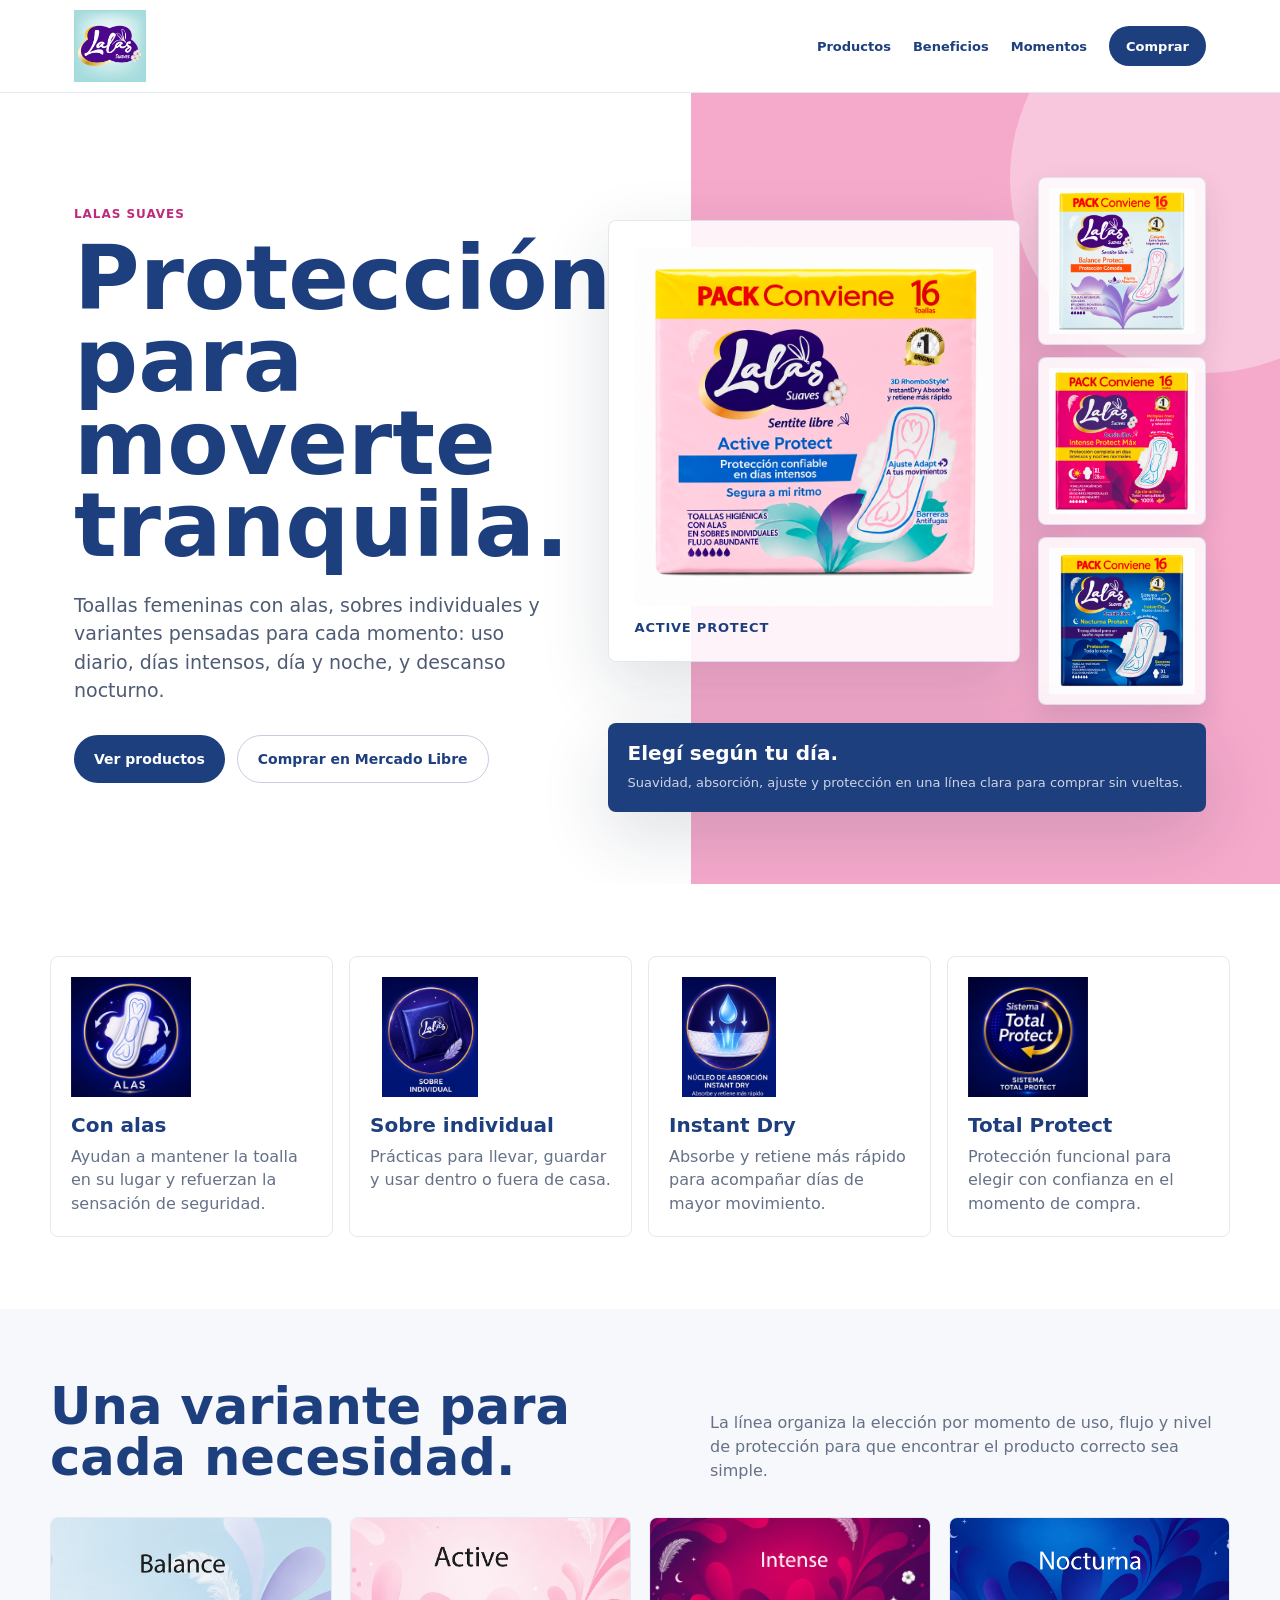
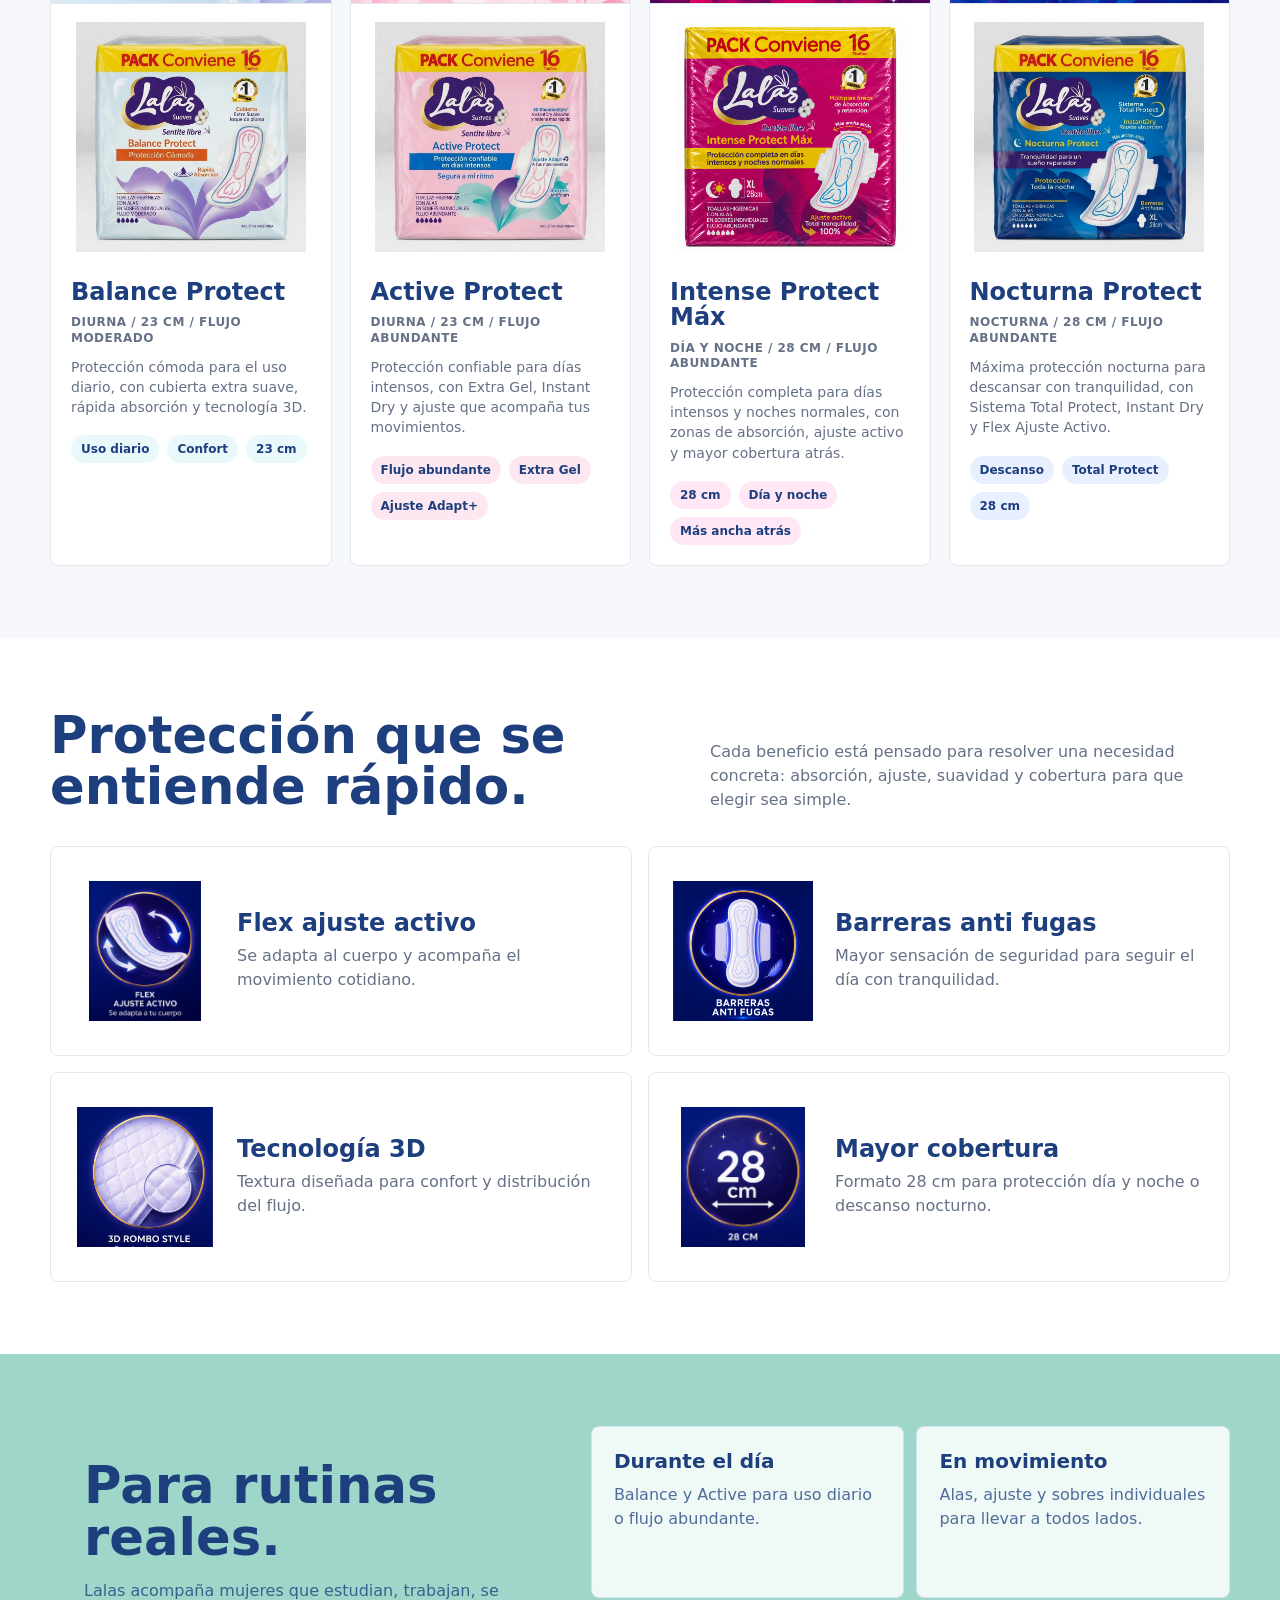
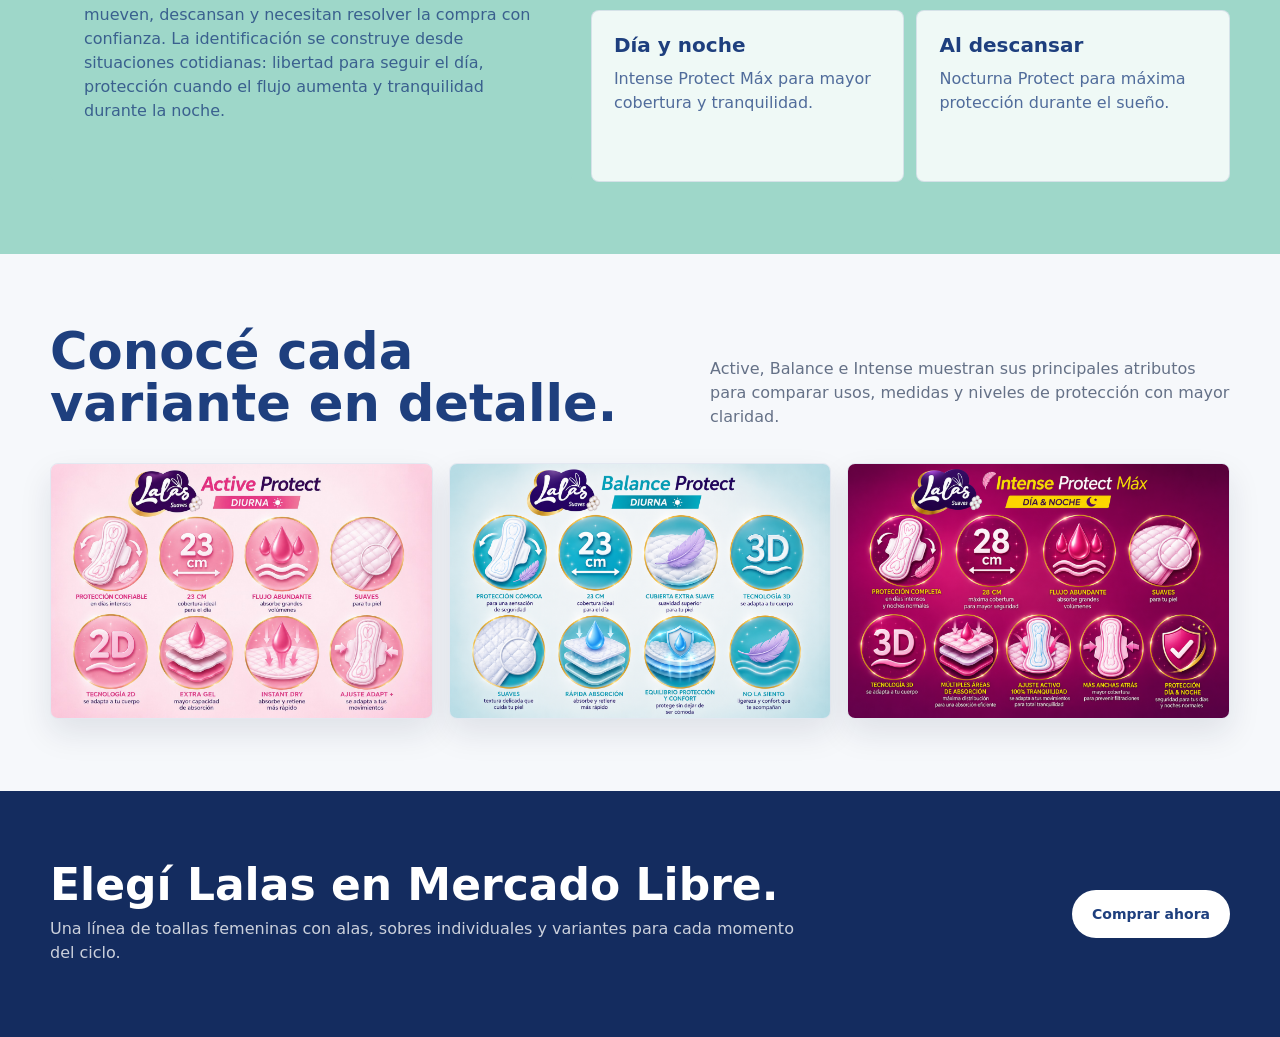
==== index.html @ 31cc327b "Update product site with final assets" ====
<!DOCTYPE html>
<html lang="es">
<head>
  <meta charset="utf-8">
  <meta name="viewport" content="width=device-width, initial-scale=1">
  <title>Lalas - Protección para cada momento</title>
  <meta name="description" content="Lalas Suaves: toallas femeninas con alas, sobres individuales y variantes para uso diario, días intensos y protección nocturna.">
  <link rel="icon" href="favicon.ico" sizes="any">
  <link rel="icon" type="image/png" href="assets/favicon-32.png">
  <link rel="apple-touch-icon" href="assets/apple-touch-icon.png">
  <link rel="stylesheet" href="styles.css">
</head>
<body>
  <header class="site-header light">
    <nav class="nav" aria-label="Navegación principal">
      <a href="#inicio" aria-label="Lalas inicio">
        <img class="logo" src="assets/lalas-logo-final.png" alt="Lalas">
      </a>
      <input class="nav-toggle" type="checkbox" id="nav-toggle-b" aria-label="Abrir menú">
      <label class="nav-menu-button" for="nav-toggle-b" aria-hidden="true">
        <span></span>
        <span></span>
        <span></span>
      </label>
      <div class="nav-links">
        <a href="#linea">Productos</a>
        <a href="#beneficios">Beneficios</a>
        <a href="#momentos">Momentos</a>
        <a class="nav-cta" href="https://www.mercadolibre.com.ar" target="_blank" rel="noopener">Comprar</a>
      </div>
    </nav>
  </header>

  <main id="inicio">
    <section class="hero producto product-hero">
      <div class="hero-inner product-hero-inner">
        <div>
          <div class="eyebrow">Lalas Suaves</div>
          <h1 class="hero-title">Protección para moverte tranquila.</h1>
          <p class="hero-copy">Toallas femeninas con alas, sobres individuales y variantes pensadas para cada momento: uso diario, días intensos, día y noche, y descanso nocturno.</p>
          <div class="button-row">
            <a class="button dark" href="#linea">Ver productos</a>
            <a class="button secondary" href="https://www.mercadolibre.com.ar" target="_blank" rel="noopener">Comprar en Mercado Libre</a>
          </div>
        </div>

        <div class="hero-showcase" aria-label="Productos Lalas">
          <div class="hero-pack-card hero-pack-card-main">
            <img src="assets/productos/active-pack.png" alt="Pack Lalas Active Protect">
            <span>Active Protect</span>
          </div>
          <div class="hero-pack-stack">
            <img src="assets/productos/balance-pack.png" alt="Pack Lalas Balance Protect">
            <img src="assets/productos/intense-pack.png" alt="Pack Lalas Intense Protect Máx">
            <img src="assets/productos/nocturna-pack.png" alt="Pack Lalas Nocturna Protect">
          </div>
          <div class="claim-card dark hero-claim">
            <strong>Elegí según tu día.</strong>
            <span>Suavidad, absorción, ajuste y protección en una línea clara para comprar sin vueltas.</span>
          </div>
        </div>
      </div>
    </section>

    <section class="section">
      <div class="container">
        <div class="benefit-icons">
          <article class="benefit-icon-card">
            <img src="assets/iconos/alas.png" alt="">
            <strong>Con alas</strong>
            <p>Ayudan a mantener la toalla en su lugar y refuerzan la sensación de seguridad.</p>
          </article>
          <article class="benefit-icon-card">
            <img src="assets/iconos/sobre-individual.png" alt="">
            <strong>Sobre individual</strong>
            <p>Prácticas para llevar, guardar y usar dentro o fuera de casa.</p>
          </article>
          <article class="benefit-icon-card">
            <img src="assets/iconos/nucleo-absorcion-instant-dry.png" alt="">
            <strong>Instant Dry</strong>
            <p>Absorbe y retiene más rápido para acompañar días de mayor movimiento.</p>
          </article>
          <article class="benefit-icon-card">
            <img src="assets/iconos/sistema-total-protect.png" alt="">
            <strong>Total Protect</strong>
            <p>Protección funcional para elegir con confianza en el momento de compra.</p>
          </article>
        </div>
      </div>
    </section>

    <section id="linea" class="section surface">
      <div class="container">
        <div class="section-head">
          <h2 class="section-title">Una variante para cada necesidad.</h2>
          <p class="section-intro">La línea organiza la elección por momento de uso, flujo y nivel de protección para que encontrar el producto correcto sea simple.</p>
        </div>
        <div class="product-grid">
          <article class="product-card balance">
            <img class="variant-banner" src="assets/iconos/banner-balance.png" alt="">
            <div class="product-visual"><img src="assets/productos/balance-product.png" alt="Lalas Balance Protect"></div>
            <div class="product-copy">
              <h3>Balance Protect</h3>
              <span>Diurna / 23 cm / flujo moderado</span>
              <p>Protección cómoda para el uso diario, con cubierta extra suave, rápida absorción y tecnología 3D.</p>
              <div class="benefit-list"><span class="benefit">Uso diario</span><span class="benefit">Confort</span><span class="benefit">23 cm</span></div>
            </div>
          </article>

          <article class="product-card active">
            <img class="variant-banner" src="assets/iconos/banner-active.png" alt="">
            <div class="product-visual"><img src="assets/productos/active-product.png" alt="Lalas Active Protect"></div>
            <div class="product-copy">
              <h3>Active Protect</h3>
              <span>Diurna / 23 cm / flujo abundante</span>
              <p>Protección confiable para días intensos, con Extra Gel, Instant Dry y ajuste que acompaña tus movimientos.</p>
              <div class="benefit-list"><span class="benefit">Flujo abundante</span><span class="benefit">Extra Gel</span><span class="benefit">Ajuste Adapt+</span></div>
            </div>
          </article>

          <article class="product-card intense">
            <img class="variant-banner" src="assets/iconos/banner-intense.png" alt="">
            <div class="product-visual"><img src="assets/productos/intense-product.png" alt="Lalas Intense Protect Máx"></div>
            <div class="product-copy">
              <h3>Intense Protect Máx</h3>
              <span>Día y noche / 28 cm / flujo abundante</span>
              <p>Protección completa para días intensos y noches normales, con zonas de absorción, ajuste activo y mayor cobertura atrás.</p>
              <div class="benefit-list"><span class="benefit">28 cm</span><span class="benefit">Día y noche</span><span class="benefit">Más ancha atrás</span></div>
            </div>
          </article>

          <article class="product-card nocturna">
            <img class="variant-banner" src="assets/iconos/banner-nocturna.png" alt="">
            <div class="product-visual"><img src="assets/productos/nocturna-product.png" alt="Lalas Nocturna Protect"></div>
            <div class="product-copy">
              <h3>Nocturna Protect</h3>
              <span>Nocturna / 28 cm / flujo abundante</span>
              <p>Máxima protección nocturna para descansar con tranquilidad, con Sistema Total Protect, Instant Dry y Flex Ajuste Activo.</p>
              <div class="benefit-list"><span class="benefit">Descanso</span><span class="benefit">Total Protect</span><span class="benefit">28 cm</span></div>
            </div>
          </article>
        </div>
      </div>
    </section>

    <section id="beneficios" class="section">
      <div class="container">
        <div class="section-head">
          <h2 class="section-title">Protección que se entiende rápido.</h2>
          <p class="section-intro">Cada beneficio está pensado para resolver una necesidad concreta: absorción, ajuste, suavidad y cobertura para que elegir sea simple.</p>
        </div>
        <div class="feature-band">
          <article>
            <img src="assets/iconos/flex-ajuste-activo.png" alt="">
            <div>
              <strong>Flex ajuste activo</strong>
              <p>Se adapta al cuerpo y acompaña el movimiento cotidiano.</p>
            </div>
          </article>
          <article>
            <img src="assets/iconos/barreras-anti-fugas.png" alt="">
            <div>
              <strong>Barreras anti fugas</strong>
              <p>Mayor sensación de seguridad para seguir el día con tranquilidad.</p>
            </div>
          </article>
          <article>
            <img src="assets/iconos/3d-rombo-style.png" alt="">
            <div>
              <strong>Tecnología 3D</strong>
              <p>Textura diseñada para confort y distribución del flujo.</p>
            </div>
          </article>
          <article>
            <img src="assets/iconos/medida-28-cm.png" alt="">
            <div>
              <strong>Mayor cobertura</strong>
              <p>Formato 28 cm para protección día y noche o descanso nocturno.</p>
            </div>
          </article>
        </div>
      </div>
    </section>

    <section id="momentos" class="section mint">
      <div class="container">
        <div class="moment-layout">
          <div class="mint-panel">
            <h2>Para rutinas reales.</h2>
            <p>Lalas acompaña mujeres que estudian, trabajan, se mueven, descansan y necesitan resolver la compra con confianza. La identificación se construye desde situaciones cotidianas: libertad para seguir el día, protección cuando el flujo aumenta y tranquilidad durante la noche.</p>
          </div>
          <div class="moment-cards">
            <article><strong>Durante el día</strong><span>Balance y Active para uso diario o flujo abundante.</span></article>
            <article><strong>En movimiento</strong><span>Alas, ajuste y sobres individuales para llevar a todos lados.</span></article>
            <article><strong>Día y noche</strong><span>Intense Protect Máx para mayor cobertura y tranquilidad.</span></article>
            <article><strong>Al descansar</strong><span>Nocturna Protect para máxima protección durante el sueño.</span></article>
          </div>
        </div>
      </div>
    </section>

    <section class="section surface">
      <div class="container">
        <div class="section-head">
          <h2 class="section-title">Conocé cada variante en detalle.</h2>
          <p class="section-intro">Active, Balance e Intense muestran sus principales atributos para comparar usos, medidas y niveles de protección con mayor claridad.</p>
        </div>
        <div class="boards-grid">
          <button class="board-link" type="button" data-modal-image="assets/iconos/placa-active-protect.png" data-modal-alt="Beneficios de Lalas Active Protect" aria-label="Ver beneficios de Lalas Active Protect">
            <img src="assets/iconos/placa-active-protect.png" alt="Beneficios de Lalas Active Protect">
          </button>
          <button class="board-link" type="button" data-modal-image="assets/iconos/placa-balance-protect.png" data-modal-alt="Beneficios de Lalas Balance Protect" aria-label="Ver beneficios de Lalas Balance Protect">
            <img src="assets/iconos/placa-balance-protect.png" alt="Beneficios de Lalas Balance Protect">
          </button>
          <button class="board-link" type="button" data-modal-image="assets/iconos/placa-intense-protect-max.png" data-modal-alt="Beneficios de Lalas Intense Protect Máx" aria-label="Ver beneficios de Lalas Intense Protect Máx">
            <img src="assets/iconos/placa-intense-protect-max.png" alt="Beneficios de Lalas Intense Protect Máx">
          </button>
        </div>
      </div>
    </section>

    <section id="comprar" class="section blue">
      <div class="container closing">
        <div>
          <h2>Elegí Lalas en Mercado Libre.</h2>
          <p>Una línea de toallas femeninas con alas, sobres individuales y variantes para cada momento del ciclo.</p>
        </div>
        <a class="button" href="https://www.mercadolibre.com.ar" target="_blank" rel="noopener">Comprar ahora</a>
      </div>
    </section>
  </main>

  <dialog class="image-modal" id="image-modal" aria-label="Vista ampliada">
    <button class="modal-close" type="button" aria-label="Cerrar imagen">×</button>
    <img id="modal-image" src="" alt="">
  </dialog>

  <script>
    const imageModal = document.getElementById("image-modal");
    const modalImage = document.getElementById("modal-image");
    const modalClose = imageModal.querySelector(".modal-close");

    document.querySelectorAll("[data-modal-image]").forEach((button) => {
      button.addEventListener("click", () => {
        modalImage.src = button.dataset.modalImage;
        modalImage.alt = button.dataset.modalAlt || "";
        imageModal.showModal();
      });
    });

    modalClose.addEventListener("click", () => imageModal.close());
    imageModal.addEventListener("click", (event) => {
      if (event.target === imageModal) imageModal.close();
    });
  </script>
</body>
</html>
---- styles.css ----
:root {
  --azul: #1e3f7e;
  --azul-profundo: #142c5f;
  --verde: #9ed7c9;
  --rosa: #f5a9cb;
  --blanco: #ffffff;
  --negro: #000000;
  --tinta: #13213b;
  --gris: #657187;
  --linea: #e3e8f1;
  --fondo: #f6f8fb;
  --amarillo-pack: #ffe900;
  --sombra: 0 24px 70px rgba(19, 33, 59, 0.14);
  --radio: 8px;
  --ancho: 1180px;
}

* {
  box-sizing: border-box;
}

html {
  scroll-behavior: smooth;
}

body {
  margin: 0;
  color: var(--tinta);
  background: var(--blanco);
  font-family: Inter, ui-sans-serif, system-ui, -apple-system, BlinkMacSystemFont, "Segoe UI", sans-serif;
  letter-spacing: 0;
}

img {
  max-width: 100%;
  display: block;
}

a {
  color: inherit;
  text-decoration: none;
}

.site-header {
  position: sticky;
  top: 0;
  z-index: 20;
  background: rgba(30, 63, 126, 0.94);
  backdrop-filter: blur(12px);
  color: var(--blanco);
  border-bottom: 1px solid rgba(255, 255, 255, 0.12);
}

.site-header.light {
  background: rgba(255, 255, 255, 0.94);
  color: var(--azul);
  border-bottom: 1px solid var(--linea);
}

.nav {
  max-width: var(--ancho);
  min-height: 82px;
  margin: 0 auto;
  padding: 10px 24px;
  display: flex;
  align-items: center;
  justify-content: space-between;
  gap: 24px;
  position: relative;
}

.logo {
  width: 178px;
  height: 72px;
  object-fit: contain;
  object-position: left center;
}

.nav-links {
  display: flex;
  align-items: center;
  gap: 22px;
  font-size: 13px;
  font-weight: 800;
}

.nav-toggle,
.nav-menu-button {
  display: none;
}

.nav-menu-button {
  width: 44px;
  height: 44px;
  border: 1px solid rgba(255, 255, 255, 0.28);
  border-radius: 999px;
  align-items: center;
  justify-content: center;
  flex-direction: column;
  gap: 5px;
  cursor: pointer;
}

.nav-menu-button span {
  width: 18px;
  height: 2px;
  border-radius: 999px;
  background: currentColor;
}

.light .nav-menu-button {
  border-color: rgba(30, 63, 126, 0.22);
}

.nav-cta {
  min-height: 40px;
  padding: 0 17px;
  display: inline-flex;
  align-items: center;
  border-radius: 999px;
  background: var(--rosa);
  color: var(--azul);
  font-weight: 900;
}

.light .nav-cta {
  background: var(--azul);
  color: var(--blanco);
}

.hero {
  overflow: hidden;
  position: relative;
}

.hero.institucional {
  color: var(--blanco);
  background: var(--azul);
}

.hero.producto {
  color: var(--azul);
  background: linear-gradient(90deg, var(--blanco) 0 54%, var(--rosa) 54% 100%);
}

.hero::before,
.hero::after {
  content: "";
  position: absolute;
  border-radius: 50%;
  pointer-events: none;
}

.hero.institucional::before {
  right: -140px;
  bottom: -180px;
  width: 520px;
  height: 520px;
  background: rgba(158, 215, 201, 0.42);
}

.hero.institucional::after {
  left: -120px;
  top: 120px;
  width: 290px;
  height: 290px;
  background: rgba(245, 169, 203, 0.28);
}

.hero.producto::before {
  right: -120px;
  top: -110px;
  width: 390px;
  height: 390px;
  background: rgba(255, 255, 255, 0.34);
}

.hero-inner {
  max-width: var(--ancho);
  min-height: 720px;
  margin: 0 auto;
  padding: 84px 24px 72px;
  display: grid;
  grid-template-columns: minmax(0, 0.9fr) minmax(0, 1.1fr);
  gap: 44px;
  align-items: center;
  position: relative;
  z-index: 2;
}

.eyebrow {
  margin-bottom: 16px;
  color: var(--verde);
  font-size: 12px;
  line-height: 1.2;
  font-weight: 900;
  text-transform: uppercase;
  letter-spacing: 0.08em;
}

.producto .eyebrow {
  color: #bd2b7a;
}

h1,
h2,
h3,
h4,
p {
  margin-top: 0;
}

.hero-title {
  max-width: 640px;
  margin-bottom: 24px;
  font-size: clamp(48px, 7vw, 92px);
  line-height: 0.92;
  letter-spacing: 0;
}

.hero-copy {
  max-width: 560px;
  margin-bottom: 30px;
  font-size: 19px;
  line-height: 1.5;
  color: rgba(255, 255, 255, 0.84);
}

.producto .hero-copy {
  color: #4d5b73;
}

.button-row {
  display: flex;
  flex-wrap: wrap;
  gap: 12px;
}

.button {
  min-height: 48px;
  padding: 0 20px;
  border-radius: 999px;
  display: inline-flex;
  align-items: center;
  justify-content: center;
  font-size: 14px;
  font-weight: 900;
  white-space: nowrap;
}

.button.primary {
  background: var(--rosa);
  color: var(--azul);
}

.button.dark {
  background: var(--azul);
  color: var(--blanco);
}

.button.secondary {
  border: 1px solid rgba(255, 255, 255, 0.36);
  color: var(--blanco);
}

.producto .button.secondary {
  border-color: rgba(30, 63, 126, 0.25);
  color: var(--azul);
}

.pack-stage {
  min-height: 500px;
  position: relative;
}

.product-wall {
  display: grid;
  grid-template-columns: repeat(2, minmax(0, 1fr));
  gap: 16px;
  align-content: center;
}

.feature-shelf {
  display: grid;
  grid-template-columns: minmax(0, 1.15fr) minmax(180px, 0.85fr);
  gap: 16px;
  align-items: stretch;
}

.hero-product {
  margin: 0;
  border: 1px solid rgba(30, 63, 126, 0.12);
  border-radius: var(--radio);
  padding: 14px;
  background: var(--blanco);
  box-shadow: 0 18px 44px rgba(4, 14, 35, 0.18);
  display: grid;
  grid-template-rows: minmax(0, 1fr) auto;
  gap: 10px;
  min-height: 214px;
}

.hero-product.featured {
  min-height: 296px;
  padding: 18px;
}

.hero-product img {
  width: 100%;
  height: 178px;
  object-fit: contain;
  align-self: center;
  justify-self: center;
}

.hero-product.featured img {
  height: 250px;
}

.hero-product figcaption {
  color: var(--azul);
  font-size: 13px;
  font-weight: 900;
  text-transform: uppercase;
  letter-spacing: 0.04em;
}

.mini-products {
  display: grid;
  gap: 12px;
}

.mini-products .hero-product {
  min-height: 132px;
  padding: 10px;
}

.mini-products .hero-product img {
  height: 92px;
}

.mini-products .hero-product figcaption {
  font-size: 11px;
}

.claim-card {
  width: auto;
  padding: 20px;
  border-radius: var(--radio);
  background: var(--blanco);
  color: var(--azul);
  position: static;
  grid-column: 1 / -1;
  z-index: 6;
  box-shadow: var(--sombra);
}

.claim-card.dark {
  background: var(--azul);
  color: var(--blanco);
}

.claim-card strong {
  display: block;
  margin-bottom: 8px;
  font-size: 20px;
  line-height: 1.05;
}

.claim-card span {
  color: var(--gris);
  font-size: 13px;
  line-height: 1.4;
}

.claim-card.dark span {
  color: rgba(255, 255, 255, 0.78);
}

.section {
  padding: 72px 24px;
}

.section.surface {
  background: var(--fondo);
}

.section.blue {
  background: var(--azul-profundo);
  color: var(--blanco);
}

.section.mint {
  background: var(--verde);
}

.container {
  max-width: var(--ancho);
  margin: 0 auto;
}

.section-head {
  margin-bottom: 34px;
  display: flex;
  align-items: end;
  justify-content: space-between;
  gap: 28px;
}

.section-title {
  max-width: 620px;
  margin-bottom: 0;
  color: var(--azul);
  font-size: clamp(34px, 4vw, 56px);
  line-height: 1;
  letter-spacing: 0;
}

.blue .section-title {
  color: var(--blanco);
}

.section-intro {
  max-width: 520px;
  margin-bottom: 0;
  color: var(--gris);
  font-size: 16px;
  line-height: 1.5;
}

.blue .section-intro {
  color: rgba(255, 255, 255, 0.78);
}

.grid-3 {
  display: grid;
  grid-template-columns: repeat(3, minmax(0, 1fr));
  gap: 16px;
}

.grid-4 {
  display: grid;
  grid-template-columns: repeat(4, minmax(0, 1fr));
  gap: 16px;
}

.card,
.sku-card,
.ladder-card {
  border: 1px solid var(--linea);
  border-radius: var(--radio);
  background: var(--blanco);
}

.card {
  min-height: 180px;
  padding: 24px;
}

.card strong {
  display: block;
  margin-bottom: 10px;
  color: var(--azul);
  font-size: 22px;
  line-height: 1.1;
}

.card p {
  margin-bottom: 0;
  color: var(--gris);
  line-height: 1.48;
}

.brand-split {
  display: grid;
  grid-template-columns: 0.86fr 1.14fr;
  gap: 18px;
  align-items: stretch;
}

.brand-panel {
  border-radius: var(--radio);
  padding: 34px;
  background: var(--azul-profundo);
  color: var(--blanco);
}

.brand-panel h3,
.mint-panel h3 {
  margin-bottom: 16px;
  font-size: 42px;
  line-height: 1;
  letter-spacing: 0;
}

.brand-panel p {
  margin-bottom: 0;
  color: rgba(255, 255, 255, 0.78);
  line-height: 1.5;
}

.mint-panel {
  border-radius: var(--radio);
  padding: 34px;
  background: var(--verde);
  color: var(--azul);
}

.mint-panel p {
  margin-bottom: 0;
  color: rgba(30, 63, 126, 0.78);
  line-height: 1.5;
}

.sku-card {
  overflow: hidden;
  min-height: 390px;
  display: flex;
  flex-direction: column;
}

.sku-image {
  height: 185px;
  border-bottom: 1px solid var(--linea);
  display: flex;
  align-items: center;
  justify-content: center;
  overflow: hidden;
  background: var(--blanco);
}

.sku-image img {
  width: 92%;
  max-height: 164px;
  object-fit: contain;
}

.sku-body {
  padding: 20px;
  display: flex;
  flex-direction: column;
  gap: 10px;
  flex: 1;
}

.sku-body h3 {
  margin-bottom: 0;
  color: var(--azul);
  font-size: 22px;
  line-height: 1.08;
  letter-spacing: 0;
}

.sku-meta {
  color: var(--gris);
  font-size: 12px;
  font-weight: 900;
  text-transform: uppercase;
  letter-spacing: 0.04em;
}

.sku-body p {
  margin-bottom: 0;
  color: var(--gris);
  font-size: 14px;
  line-height: 1.45;
}

.sku-bar {
  height: 7px;
  margin-top: auto;
  border-radius: 999px;
}

.benefit-list {
  display: flex;
  flex-wrap: wrap;
  gap: 8px;
  margin-top: 8px;
}

.benefit {
  padding: 7px 10px;
  border-radius: 999px;
  background: #eef7f4;
  color: var(--azul);
  font-size: 12px;
  font-weight: 900;
}

.ladder-grid {
  display: grid;
  grid-template-columns: repeat(4, minmax(0, 1fr));
  gap: 12px;
}

.ladder-card {
  padding: 18px;
  min-height: 190px;
}

.ladder-card.featured {
  border-color: var(--verde);
  box-shadow: inset 0 0 0 2px var(--verde);
  background: #f8fcfb;
}

.ladder-card strong {
  display: block;
  margin-bottom: 12px;
  color: var(--azul);
  font-size: 16px;
}

.ladder-card span {
  display: block;
  margin-bottom: 7px;
  color: var(--gris);
  font-size: 13px;
  line-height: 1.35;
}

.closing {
  display: grid;
  grid-template-columns: minmax(0, 1fr) auto;
  gap: 24px;
  align-items: center;
}

.closing h2 {
  margin-bottom: 10px;
  font-size: 44px;
  line-height: 1;
  letter-spacing: 0;
}

.closing p {
  max-width: 760px;
  margin-bottom: 0;
  color: rgba(255, 255, 255, 0.78);
  line-height: 1.5;
}

.closing .button {
  background: var(--blanco);
  color: var(--azul);
}

.product-hero {
  background:
    radial-gradient(circle at 74% 15%, rgba(255, 255, 255, 0.72), transparent 32%),
    linear-gradient(90deg, #ffffff 0 50%, #f8c0d8 50% 100%);
}

.product-hero-inner {
  min-height: 760px;
}

.hero-showcase {
  position: relative;
  min-height: 560px;
  display: grid;
  grid-template-columns: minmax(0, 1fr) 168px;
  gap: 18px;
  align-items: center;
}

.hero-pack-card {
  border: 1px solid rgba(30, 63, 126, 0.12);
  border-radius: var(--radio);
  background: rgba(255, 255, 255, 0.86);
  box-shadow: var(--sombra);
}

.hero-pack-card-main {
  padding: 26px;
}

.hero-pack-card-main img {
  width: 100%;
  max-height: 410px;
  object-fit: contain;
}

.hero-pack-card-main span {
  display: block;
  margin-top: 14px;
  color: var(--azul);
  font-size: 13px;
  font-weight: 900;
  letter-spacing: 0.06em;
  text-transform: uppercase;
}

.hero-pack-stack {
  display: grid;
  gap: 12px;
}

.hero-pack-stack img {
  width: 100%;
  aspect-ratio: 1;
  padding: 10px;
  object-fit: contain;
  border: 1px solid rgba(30, 63, 126, 0.12);
  border-radius: var(--radio);
  background: rgba(255, 255, 255, 0.86);
  box-shadow: 0 12px 28px rgba(19, 33, 59, 0.12);
}

.hero-claim {
  grid-column: 1 / -1;
}

.benefit-icons {
  display: grid;
  grid-template-columns: repeat(4, minmax(0, 1fr));
  gap: 16px;
}

.benefit-icon-card {
  min-height: 280px;
  padding: 20px;
  border: 1px solid var(--linea);
  border-radius: var(--radio);
  background: var(--blanco);
}

.benefit-icon-card img {
  width: 120px;
  height: 120px;
  margin-bottom: 18px;
  object-fit: contain;
}

.benefit-icon-card strong {
  display: block;
  margin-bottom: 8px;
  color: var(--azul);
  font-size: 20px;
  line-height: 1.08;
}

.benefit-icon-card p {
  margin-bottom: 0;
  color: var(--gris);
  line-height: 1.48;
}

.product-grid {
  display: grid;
  grid-template-columns: repeat(4, minmax(0, 1fr));
  gap: 18px;
}

.product-card {
  overflow: hidden;
  border: 1px solid var(--linea);
  border-radius: var(--radio);
  background: var(--blanco);
  display: flex;
  flex-direction: column;
  min-height: 560px;
}

.variant-banner {
  width: 100%;
  height: 86px;
  object-fit: cover;
  border-bottom: 1px solid var(--linea);
}

.product-visual {
  min-height: 220px;
  display: flex;
  align-items: center;
  justify-content: center;
  padding: 18px 18px 8px;
}

.product-visual img {
  width: 100%;
  max-height: 230px;
  object-fit: contain;
}

.product-copy {
  padding: 20px;
  display: flex;
  flex: 1;
  flex-direction: column;
  gap: 10px;
}

.product-copy h3 {
  margin-bottom: 0;
  color: var(--azul);
  font-size: 24px;
  line-height: 1.05;
}

.product-copy > span {
  color: var(--gris);
  font-size: 12px;
  font-weight: 900;
  line-height: 1.3;
  text-transform: uppercase;
  letter-spacing: 0.04em;
}

.product-copy p {
  margin-bottom: 0;
  color: var(--gris);
  font-size: 14px;
  line-height: 1.45;
}

.product-card.balance .benefit {
  background: #e8f8fb;
}

.product-card.active .benefit {
  background: #fde7f1;
}

.product-card.intense .benefit {
  background: #ffe7f5;
}

.product-card.nocturna .benefit {
  background: #e8efff;
}

.feature-band {
  display: grid;
  grid-template-columns: repeat(2, minmax(0, 1fr));
  gap: 16px;
}

.feature-band article {
  min-height: 210px;
  padding: 24px;
  border: 1px solid var(--linea);
  border-radius: var(--radio);
  background: var(--blanco);
  display: grid;
  grid-template-columns: 140px minmax(0, 1fr);
  gap: 22px;
  align-items: center;
}

.feature-band img {
  width: 140px;
  height: 140px;
  object-fit: contain;
}

.feature-band strong {
  display: block;
  margin-bottom: 8px;
  color: var(--azul);
  font-size: 24px;
  line-height: 1.06;
}

.feature-band p {
  margin-bottom: 0;
  color: var(--gris);
  line-height: 1.5;
}

.moment-layout {
  display: grid;
  grid-template-columns: 0.9fr 1.1fr;
  gap: 18px;
  align-items: stretch;
}

.moment-layout .mint-panel h2 {
  margin-bottom: 16px;
  font-size: clamp(34px, 4vw, 54px);
  line-height: 1;
}

.moment-cards {
  display: grid;
  grid-template-columns: repeat(2, minmax(0, 1fr));
  gap: 12px;
}

.moment-cards article {
  min-height: 172px;
  padding: 22px;
  border: 1px solid rgba(30, 63, 126, 0.12);
  border-radius: var(--radio);
  background: rgba(255, 255, 255, 0.84);
}

.moment-cards strong,
.moment-cards span {
  display: block;
}

.moment-cards strong {
  margin-bottom: 10px;
  color: var(--azul);
  font-size: 20px;
}

.moment-cards span {
  color: rgba(30, 63, 126, 0.76);
  line-height: 1.45;
}

.boards-grid {
  display: grid;
  grid-template-columns: repeat(3, minmax(0, 1fr));
  gap: 16px;
}

.board-link {
  display: block;
  width: 100%;
  padding: 0;
  border: 0;
  border-radius: var(--radio);
  background: transparent;
  cursor: zoom-in;
  outline-offset: 4px;
  transition: transform 160ms ease, box-shadow 160ms ease;
}

.board-link:hover,
.board-link:focus-visible {
  transform: translateY(-3px);
}

.boards-grid img {
  width: 100%;
  border: 1px solid var(--linea);
  border-radius: var(--radio);
  background: var(--blanco);
  box-shadow: 0 14px 32px rgba(19, 33, 59, 0.1);
}

.board-link:hover img,
.board-link:focus-visible img {
  box-shadow: 0 18px 42px rgba(19, 33, 59, 0.18);
}

.image-modal {
  width: min(1120px, calc(100vw - 32px));
  max-height: calc(100vh - 32px);
  padding: 44px 16px 16px;
  border: 0;
  border-radius: var(--radio);
  background: var(--blanco);
  box-shadow: 0 30px 90px rgba(4, 14, 35, 0.34);
}

.image-modal::backdrop {
  background: rgba(10, 22, 48, 0.72);
  backdrop-filter: blur(4px);
}

.image-modal img {
  width: 100%;
  max-height: calc(100vh - 110px);
  object-fit: contain;
}

.modal-close {
  position: absolute;
  top: 10px;
  right: 10px;
  width: 34px;
  height: 34px;
  border: 0;
  border-radius: 999px;
  background: var(--azul);
  color: var(--blanco);
  cursor: pointer;
  font-size: 24px;
  line-height: 1;
}

.route-note {
  border-top: 1px solid var(--linea);
  padding: 18px 24px 20px;
  background: var(--blanco);
}

.route-note strong {
  display: block;
  margin-bottom: 6px;
  color: var(--azul);
  font-size: 18px;
}

.route-note span {
  color: var(--gris);
  line-height: 1.45;
}

@media (max-width: 980px) {
  .nav {
    align-items: center;
    flex-wrap: wrap;
  }

  .nav-links {
    flex-wrap: wrap;
  }

  .hero-inner,
  .brand-split,
  .closing {
    grid-template-columns: 1fr;
  }

  .hero-inner {
    min-height: auto;
  }

  .pack-stage {
    min-height: auto;
  }

  .feature-shelf {
    grid-template-columns: 1fr;
  }

  .mini-products {
    grid-template-columns: repeat(3, minmax(0, 1fr));
  }

  .section-head,
  .closing {
    align-items: start;
  }

  .grid-3,
  .grid-4,
  .ladder-grid,
  .product-grid,
  .benefit-icons,
  .boards-grid {
    grid-template-columns: repeat(2, minmax(0, 1fr));
  }

  .product-hero-inner,
  .moment-layout {
    grid-template-columns: 1fr;
  }

  .hero-showcase {
    min-height: auto;
  }
}

@media (max-width: 760px) {
  .nav {
    min-height: 76px;
    padding: 10px 18px;
    gap: 12px;
  }

  .logo {
    width: 144px;
    height: 58px;
  }

  .nav-menu-button {
    display: inline-flex;
    margin-left: auto;
  }

  .nav-toggle {
    display: block;
    position: absolute;
    inline-size: 1px;
    block-size: 1px;
    opacity: 0;
    pointer-events: none;
  }

  .nav-toggle:focus-visible + .nav-menu-button {
    outline: 3px solid var(--rosa);
    outline-offset: 3px;
  }

  .nav-links {
    width: 100%;
    max-height: 0;
    overflow: hidden;
    padding: 0;
    display: grid;
    grid-template-columns: 1fr;
    gap: 0;
    opacity: 0;
    transition: max-height 180ms ease, opacity 180ms ease, padding 180ms ease;
  }

  .nav-links a {
    min-height: 44px;
    display: flex;
    align-items: center;
    border-top: 1px solid rgba(255, 255, 255, 0.14);
  }

  .light .nav-links a {
    border-top-color: var(--linea);
  }

  .nav-toggle:checked ~ .nav-links {
    max-height: 280px;
    padding: 10px 0 6px;
    opacity: 1;
  }

  .nav-cta {
    width: fit-content;
    margin-top: 8px;
  }
}

@media (max-width: 640px) {
  .hero-title {
    font-size: 48px;
  }

  .section {
    padding: 54px 18px;
  }

  .grid-3,
  .grid-4,
  .ladder-grid,
  .product-grid,
  .benefit-icons,
  .feature-band,
  .moment-cards,
  .boards-grid {
    grid-template-columns: 1fr;
  }

  .product-hero {
    background: linear-gradient(180deg, #ffffff 0 42%, #f8c0d8 42% 100%);
  }

  .hero-showcase {
    grid-template-columns: 1fr;
  }

  .hero-pack-stack {
    grid-template-columns: repeat(3, minmax(0, 1fr));
  }

  .hero-pack-card-main img {
    max-height: 320px;
  }

  .benefit-icon-card {
    min-height: auto;
  }

  .product-card {
    min-height: auto;
  }

  .feature-band article {
    grid-template-columns: 104px minmax(0, 1fr);
  }

  .feature-band img {
    width: 104px;
    height: 104px;
  }

  .product-wall,
  .mini-products {
    grid-template-columns: 1fr;
  }

  .hero-product,
  .hero-product.featured {
    min-height: 190px;
  }

  .hero-product img,
  .hero-product.featured img {
    height: 148px;
  }

  .claim-card {
    position: relative;
    width: auto;
    inset: auto;
    margin: 0;
  }
}
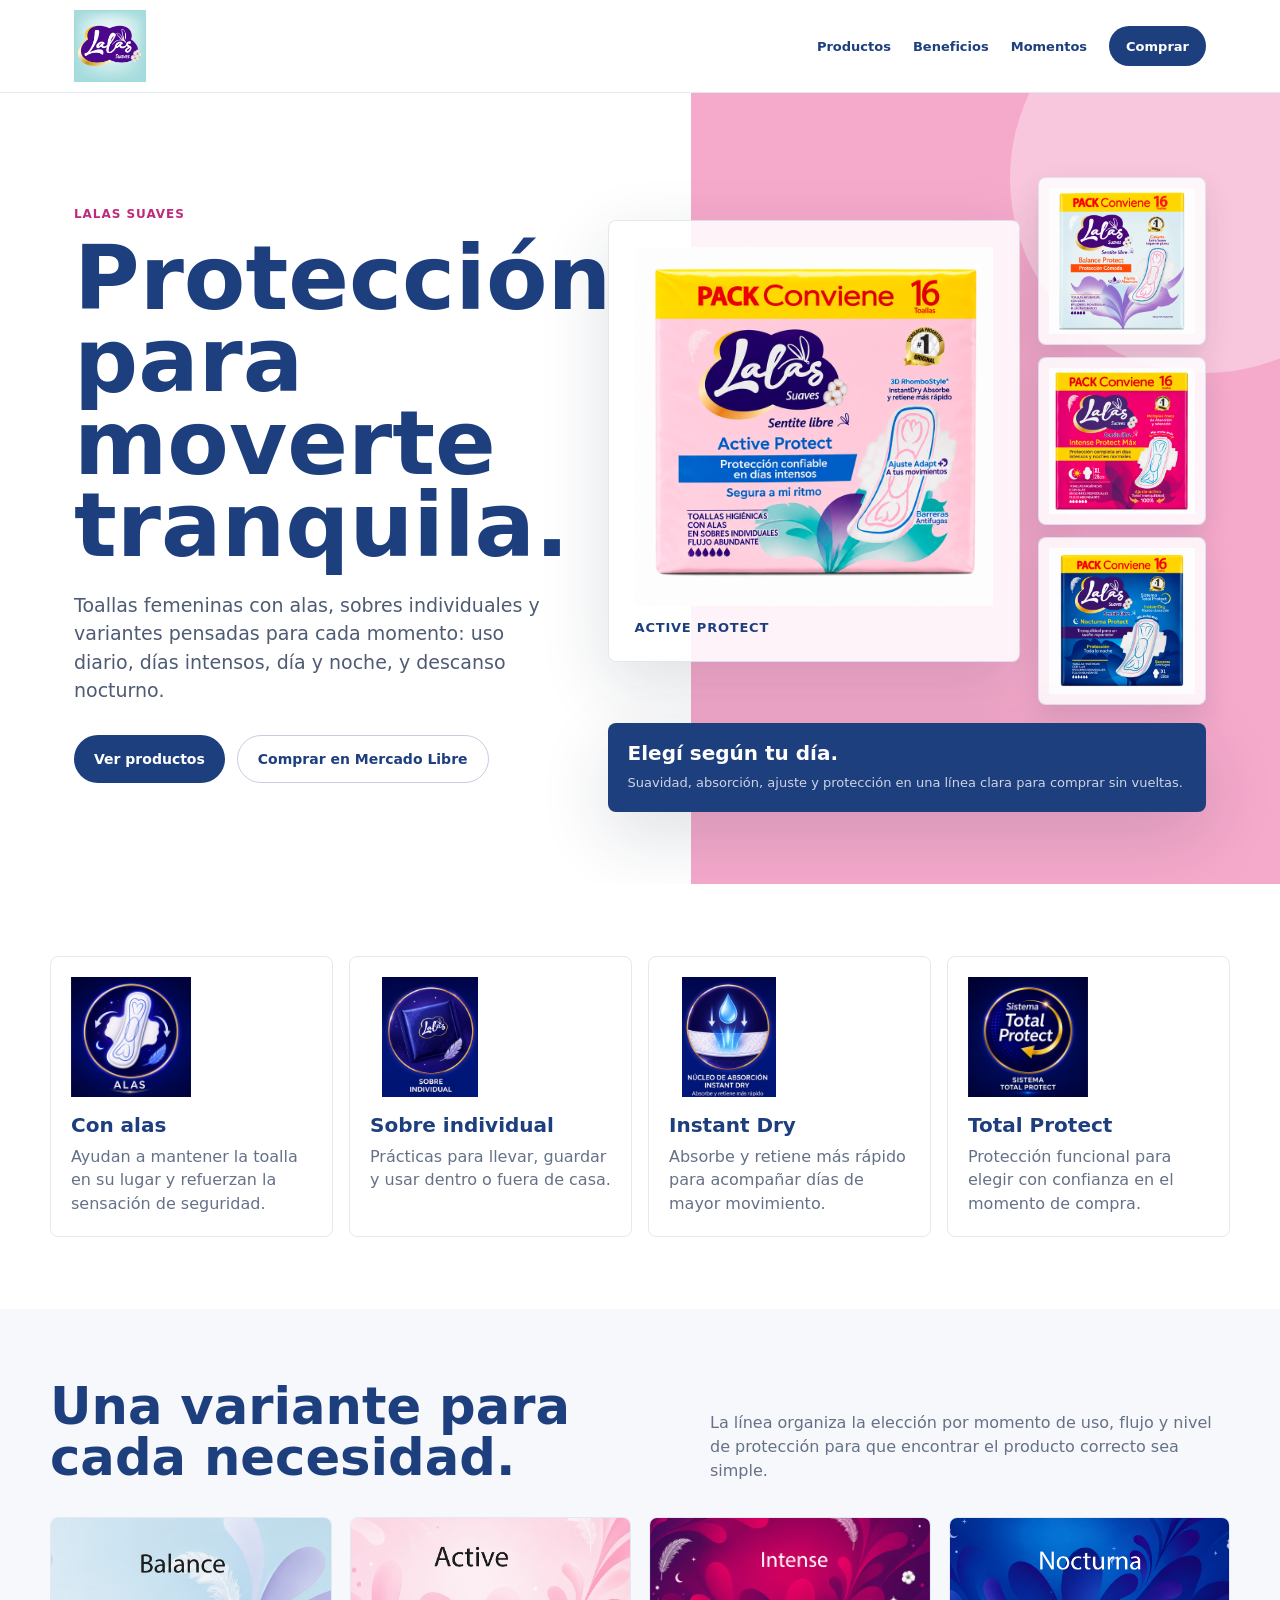
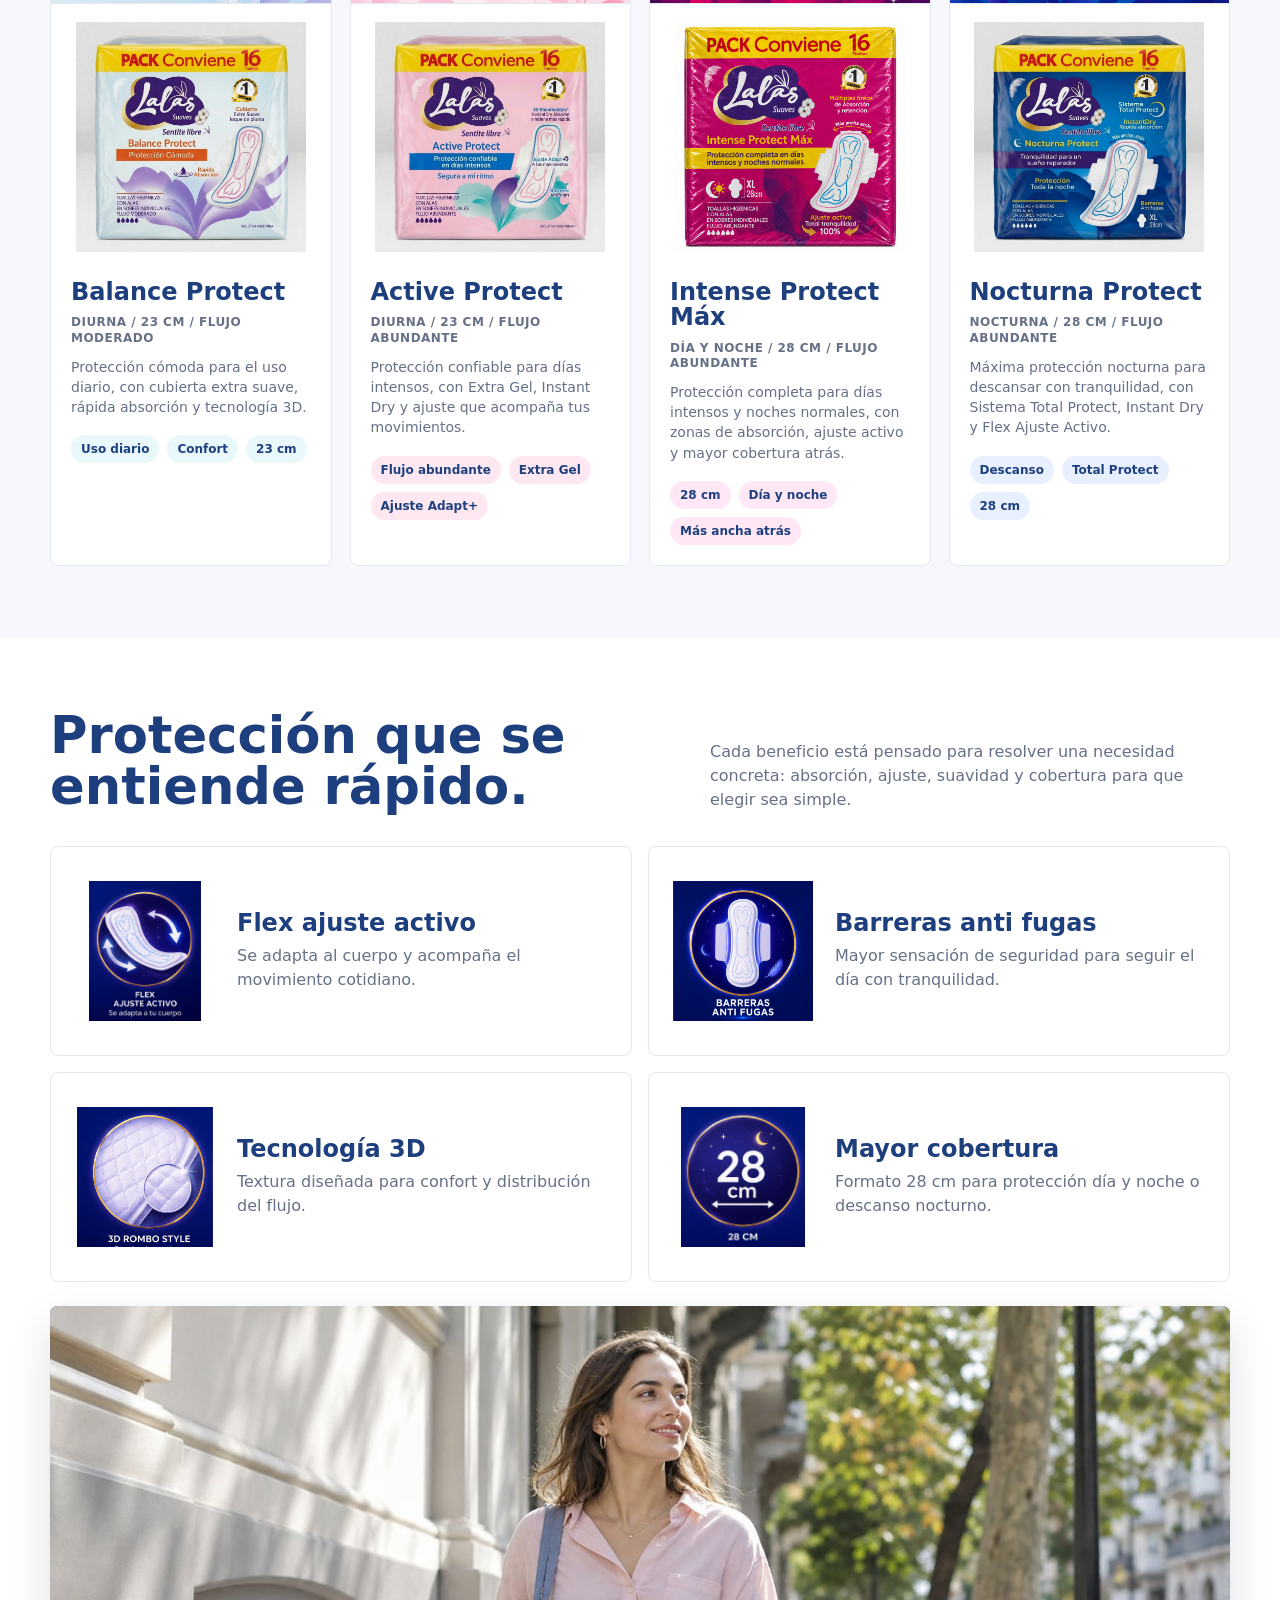
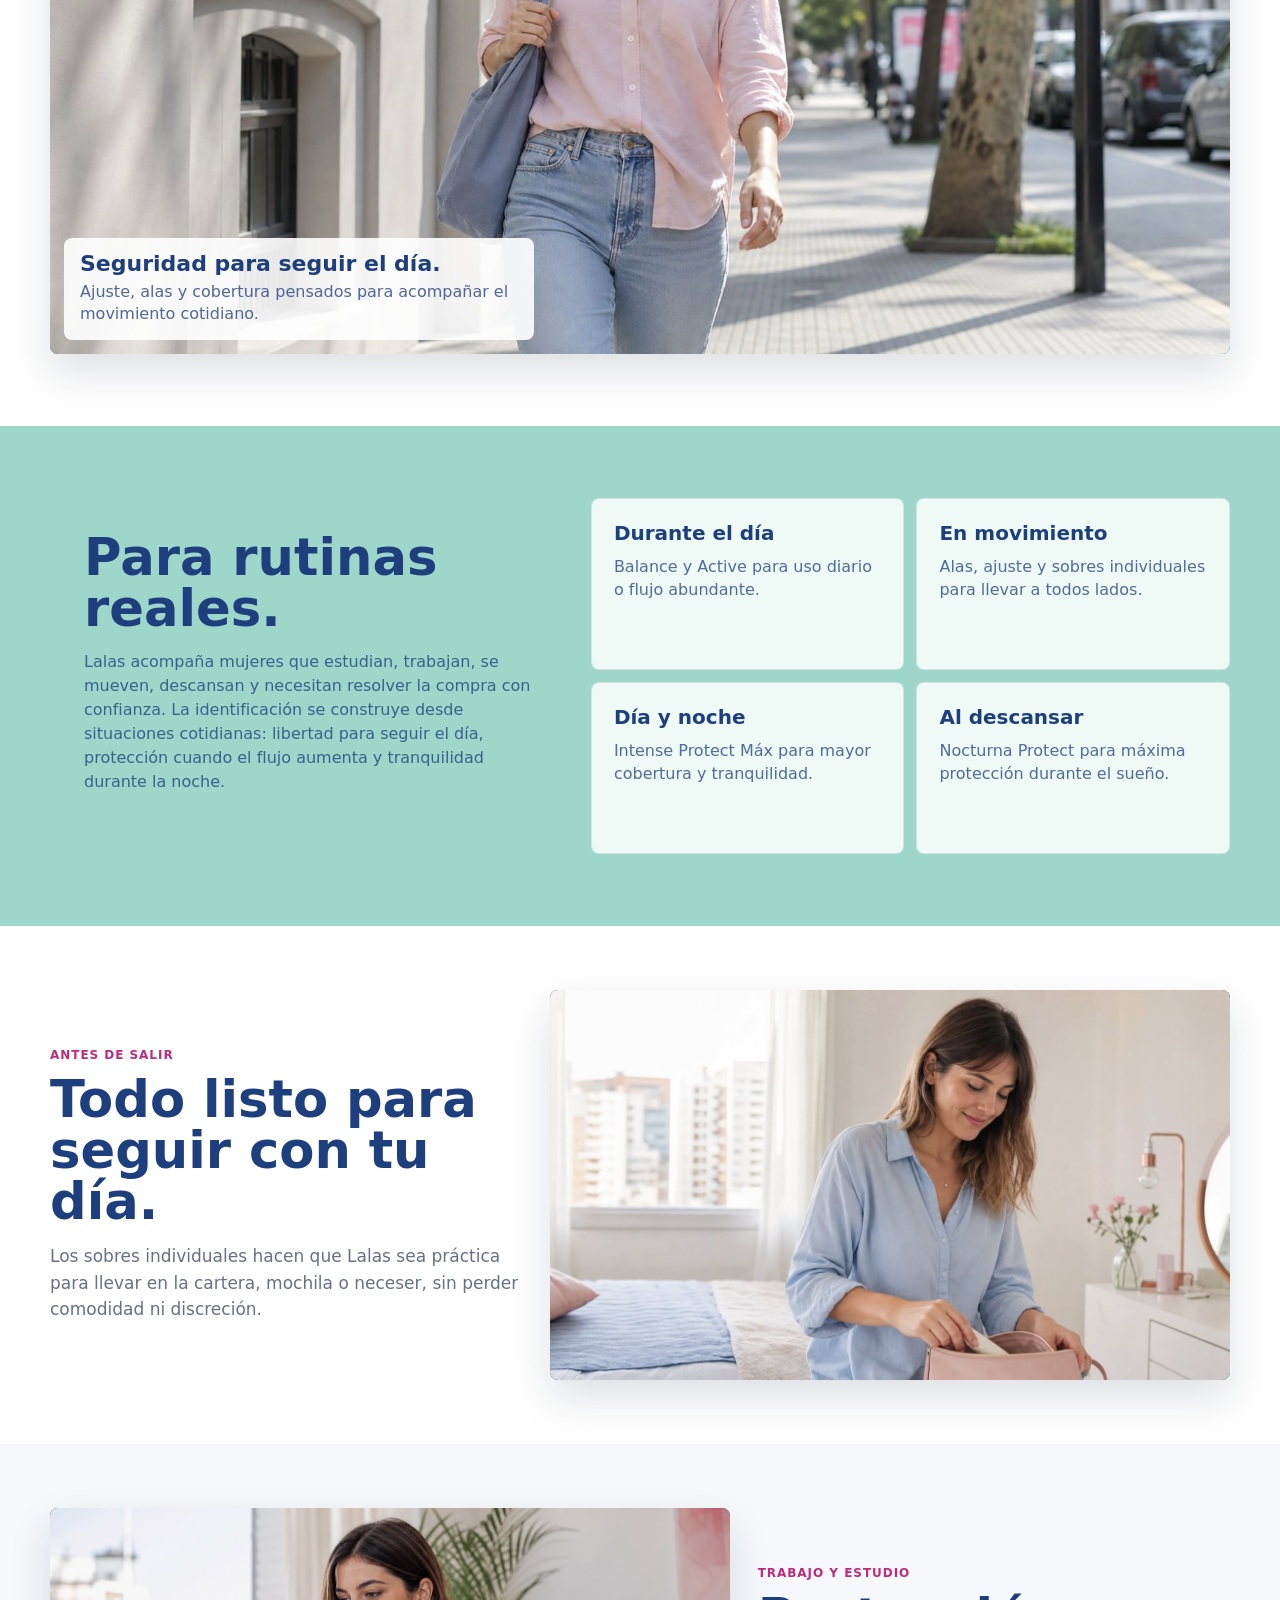
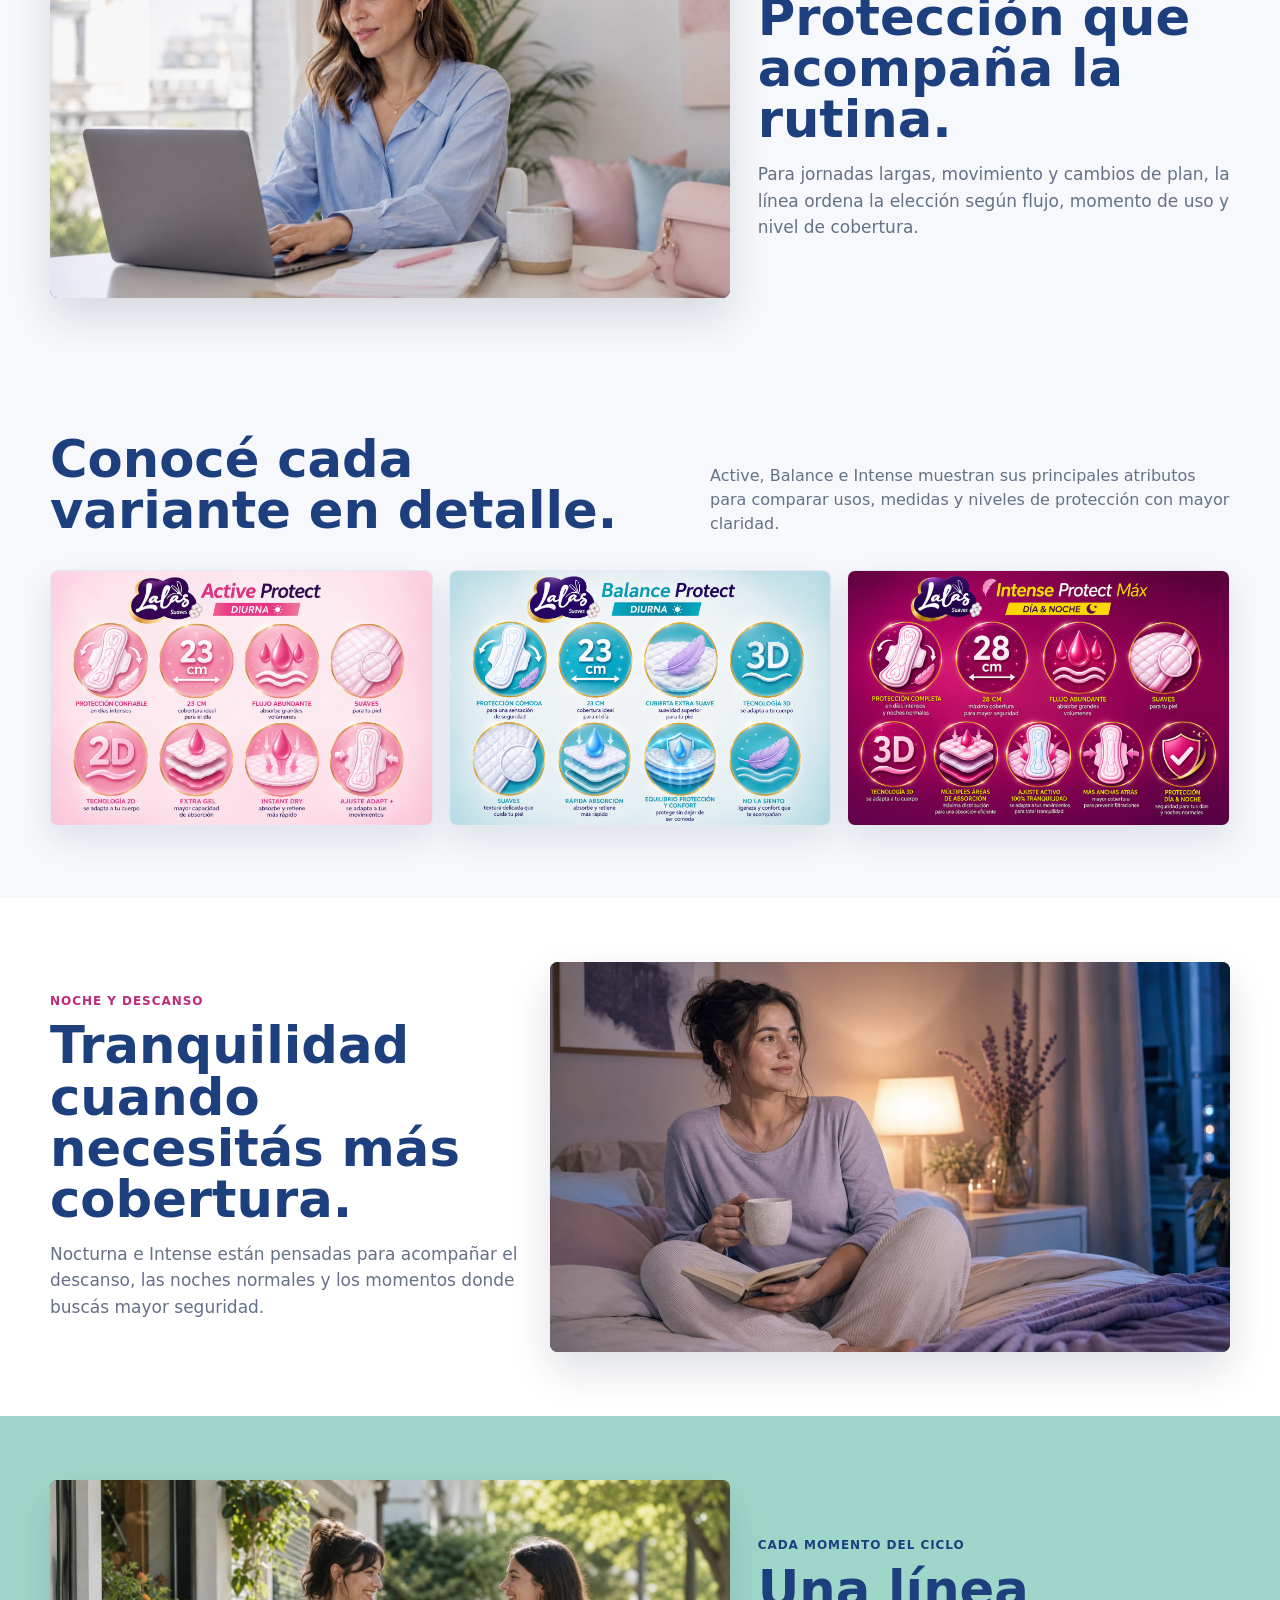
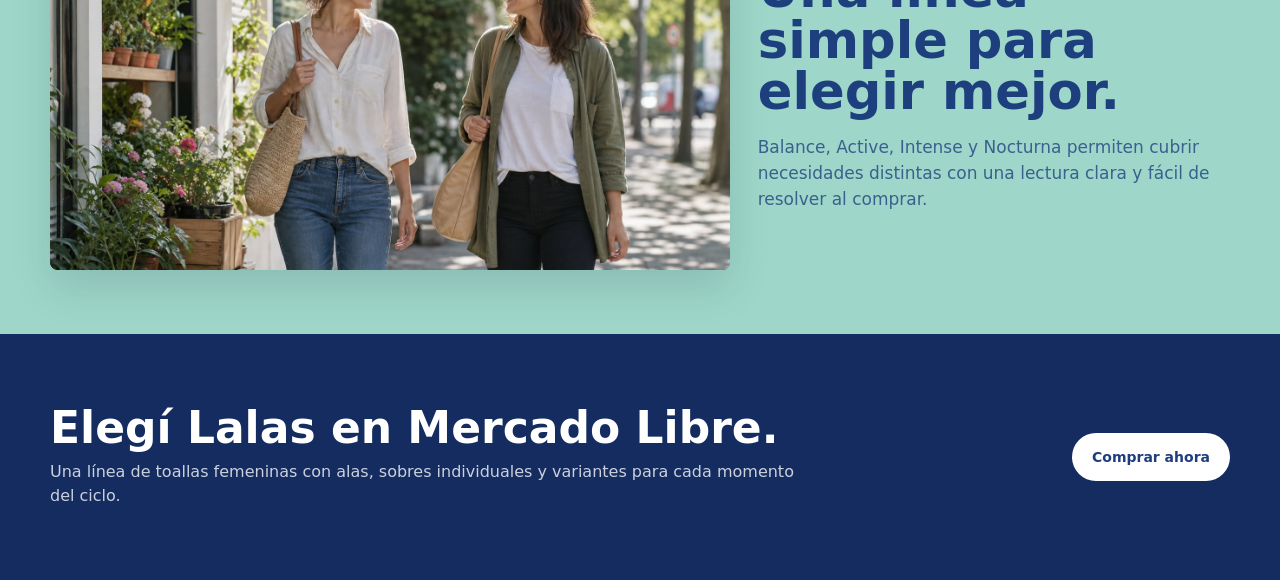
==== commit 32f62b2e: "Add lifestyle imagery to product site" ====
--- a/index.html
+++ b/index.html
@@ -179,6 +179,13 @@
             </div>
           </article>
         </div>
+        <figure class="lifestyle-feature movement">
+          <img src="assets/lifestyle/rutina-movimiento.jpg" alt="Mujer caminando en la ciudad">
+          <figcaption>
+            <strong>Seguridad para seguir el día.</strong>
+            <span>Ajuste, alas y cobertura pensados para acompañar el movimiento cotidiano.</span>
+          </figcaption>
+        </figure>
       </div>
     </section>
 
@@ -194,6 +201,36 @@
             <article><strong>En movimiento</strong><span>Alas, ajuste y sobres individuales para llevar a todos lados.</span></article>
             <article><strong>Día y noche</strong><span>Intense Protect Máx para mayor cobertura y tranquilidad.</span></article>
             <article><strong>Al descansar</strong><span>Nocturna Protect para máxima protección durante el sueño.</span></article>
+          </div>
+        </div>
+      </div>
+    </section>
+
+    <section class="section lifestyle-section">
+      <div class="container">
+        <div class="lifestyle-story">
+          <div class="lifestyle-copy">
+            <span>Antes de salir</span>
+            <h2>Todo listo para seguir con tu día.</h2>
+            <p>Los sobres individuales hacen que Lalas sea práctica para llevar en la cartera, mochila o neceser, sin perder comodidad ni discreción.</p>
+          </div>
+          <figure class="lifestyle-visual">
+            <img src="assets/lifestyle/rutina-manana.jpg" alt="Mujer preparando su bolso por la mañana">
+          </figure>
+        </div>
+      </div>
+    </section>
+
+    <section class="section surface lifestyle-section">
+      <div class="container">
+        <div class="lifestyle-story reverse">
+          <figure class="lifestyle-visual">
+            <img src="assets/lifestyle/rutina-trabajo.jpg" alt="Mujer trabajando con una computadora">
+          </figure>
+          <div class="lifestyle-copy">
+            <span>Trabajo y estudio</span>
+            <h2>Protección que acompaña la rutina.</h2>
+            <p>Para jornadas largas, movimiento y cambios de plan, la línea ordena la elección según flujo, momento de uso y nivel de cobertura.</p>
           </div>
         </div>
       </div>
@@ -219,6 +256,36 @@
       </div>
     </section>
 
+    <section class="section lifestyle-section">
+      <div class="container">
+        <div class="lifestyle-story">
+          <div class="lifestyle-copy">
+            <span>Noche y descanso</span>
+            <h2>Tranquilidad cuando necesitás más cobertura.</h2>
+            <p>Nocturna e Intense están pensadas para acompañar el descanso, las noches normales y los momentos donde buscás mayor seguridad.</p>
+          </div>
+          <figure class="lifestyle-visual">
+            <img src="assets/lifestyle/rutina-noche.jpg" alt="Mujer relajada durante la noche">
+          </figure>
+        </div>
+      </div>
+    </section>
+
+    <section class="section mint lifestyle-section">
+      <div class="container">
+        <div class="lifestyle-story reverse">
+          <figure class="lifestyle-visual">
+            <img src="assets/lifestyle/rutina-compartir.jpg" alt="Dos mujeres caminando juntas">
+          </figure>
+          <div class="lifestyle-copy">
+            <span>Cada momento del ciclo</span>
+            <h2>Una línea simple para elegir mejor.</h2>
+            <p>Balance, Active, Intense y Nocturna permiten cubrir necesidades distintas con una lectura clara y fácil de resolver al comprar.</p>
+          </div>
+        </div>
+      </div>
+    </section>
+
     <section id="comprar" class="section blue">
       <div class="container closing">
         <div>
--- a/styles.css
+++ b/styles.css
@@ -912,6 +912,136 @@
   line-height: 1.45;
 }
 
+.lifestyle-feature,
+.lifestyle-card {
+  margin: 0;
+  overflow: hidden;
+  position: relative;
+  border-radius: var(--radio);
+  background: var(--azul);
+  box-shadow: 0 18px 42px rgba(19, 33, 59, 0.14);
+}
+
+.lifestyle-feature {
+  min-height: 390px;
+}
+
+.lifestyle-feature.movement {
+  margin-top: 24px;
+}
+
+.lifestyle-feature img,
+.lifestyle-card img {
+  width: 100%;
+  height: 100%;
+  min-height: inherit;
+  object-fit: cover;
+}
+
+.lifestyle-feature figcaption,
+.lifestyle-card figcaption {
+  position: absolute;
+  left: 14px;
+  bottom: 14px;
+  max-width: min(470px, calc(100% - 28px));
+  padding: 14px 16px;
+  border-radius: var(--radio);
+  background: rgba(255, 255, 255, 0.9);
+  color: var(--azul);
+}
+
+.lifestyle-card figcaption {
+  padding: 9px 12px;
+  border-radius: 999px;
+  font-size: 12px;
+  font-weight: 900;
+  line-height: 1;
+}
+
+.lifestyle-feature figcaption strong,
+.lifestyle-feature figcaption span {
+  display: block;
+}
+
+.lifestyle-feature figcaption strong {
+  margin-bottom: 6px;
+  font-size: 22px;
+  line-height: 1.05;
+}
+
+.lifestyle-feature figcaption span {
+  color: rgba(30, 63, 126, 0.78);
+  line-height: 1.4;
+}
+
+.lifestyle-section {
+  padding-top: 64px;
+  padding-bottom: 64px;
+}
+
+.lifestyle-story {
+  display: grid;
+  grid-template-columns: minmax(0, 0.82fr) minmax(0, 1.18fr);
+  gap: 28px;
+  align-items: center;
+}
+
+.lifestyle-story.reverse {
+  grid-template-columns: minmax(0, 1.18fr) minmax(0, 0.82fr);
+}
+
+.lifestyle-copy {
+  max-width: 520px;
+}
+
+.lifestyle-copy span {
+  display: block;
+  margin-bottom: 12px;
+  color: #bd2b7a;
+  font-size: 12px;
+  font-weight: 900;
+  letter-spacing: 0.08em;
+  text-transform: uppercase;
+}
+
+.mint .lifestyle-copy span {
+  color: var(--azul);
+}
+
+.lifestyle-copy h2 {
+  margin-bottom: 16px;
+  color: var(--azul);
+  font-size: clamp(32px, 4vw, 52px);
+  line-height: 1;
+}
+
+.lifestyle-copy p {
+  margin-bottom: 0;
+  color: var(--gris);
+  font-size: 17px;
+  line-height: 1.55;
+}
+
+.mint .lifestyle-copy p {
+  color: rgba(30, 63, 126, 0.78);
+}
+
+.lifestyle-visual {
+  min-height: 390px;
+  margin: 0;
+  overflow: hidden;
+  border-radius: var(--radio);
+  background: var(--azul);
+  box-shadow: 0 18px 42px rgba(19, 33, 59, 0.14);
+}
+
+.lifestyle-visual img {
+  width: 100%;
+  height: 100%;
+  min-height: inherit;
+  object-fit: cover;
+}
+
 .boards-grid {
   display: grid;
   grid-template-columns: repeat(3, minmax(0, 1fr));
@@ -1168,6 +1298,20 @@
     min-height: auto;
   }
 
+  .lifestyle-feature,
+  .lifestyle-card {
+    min-height: 280px;
+  }
+
+  .lifestyle-story,
+  .lifestyle-story.reverse {
+    grid-template-columns: 1fr;
+  }
+
+  .lifestyle-visual {
+    min-height: 280px;
+  }
+
   .feature-band article {
     grid-template-columns: 104px minmax(0, 1fr);
   }
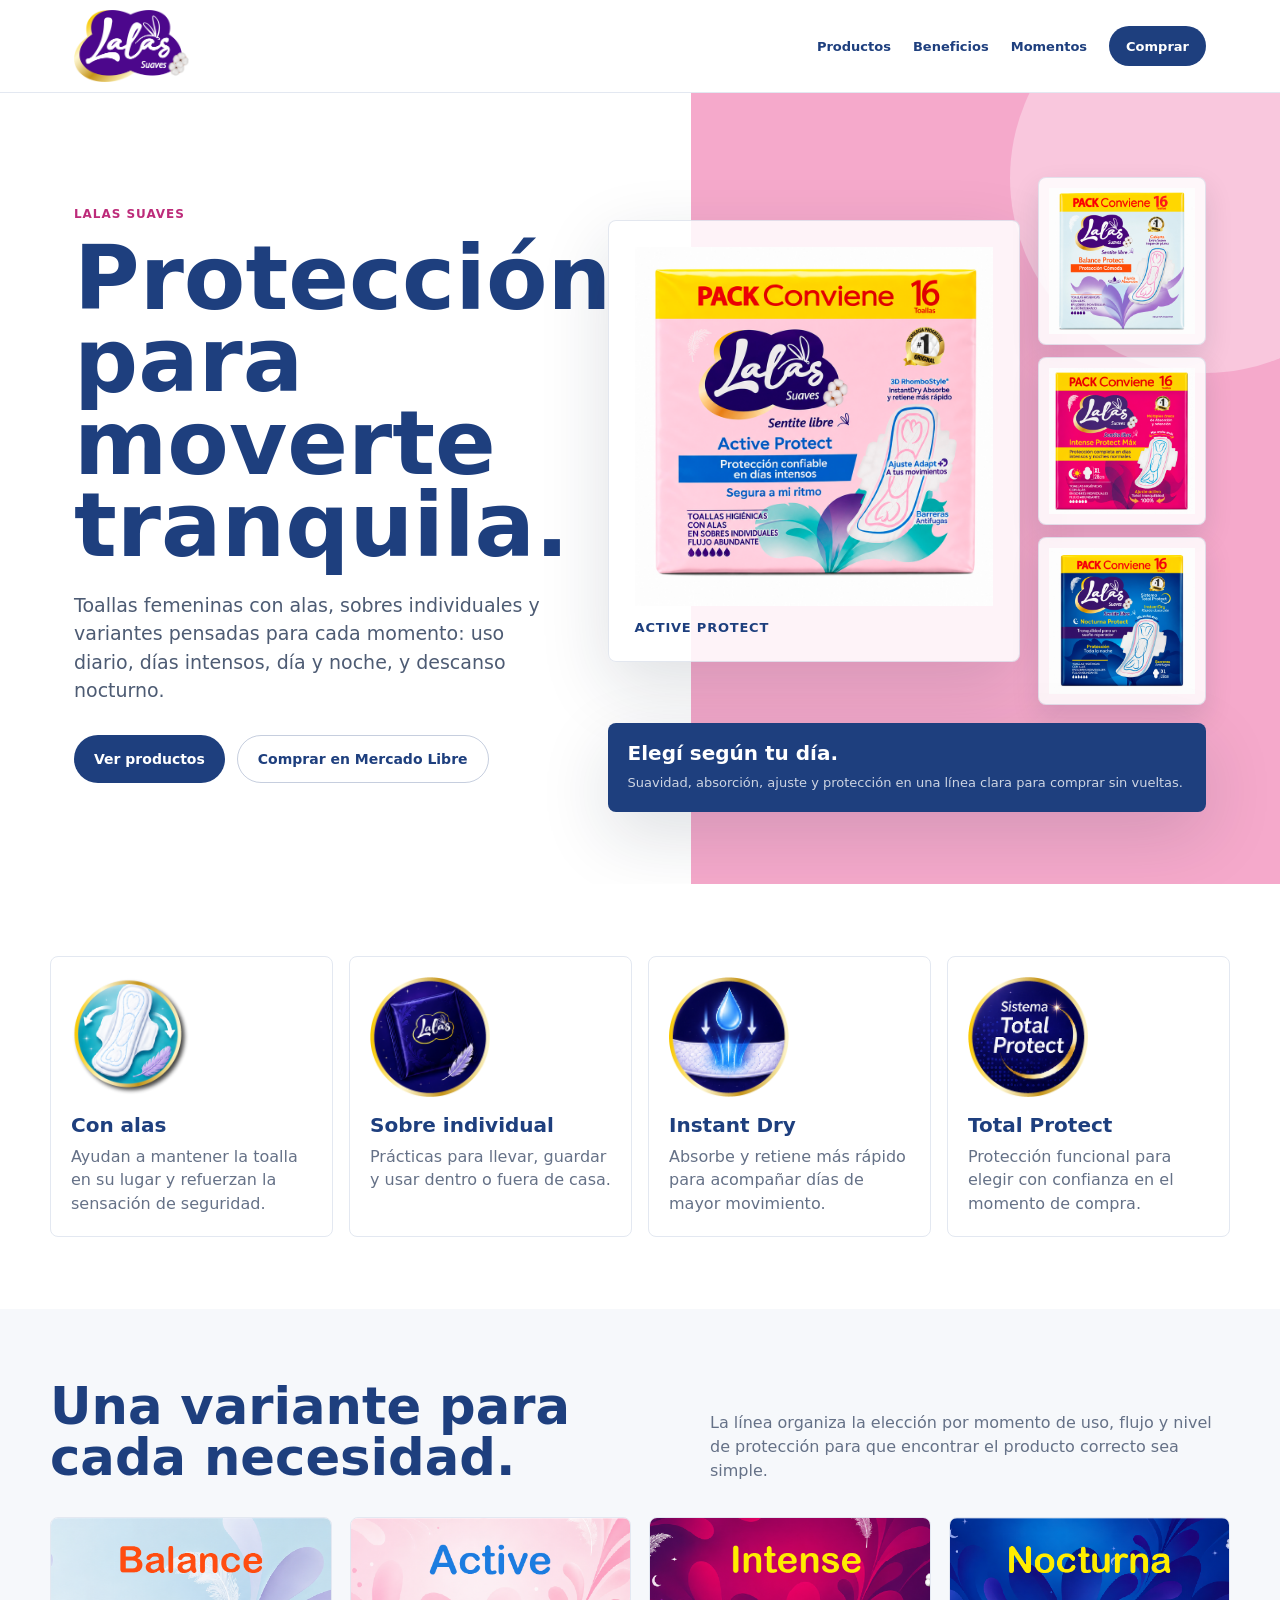
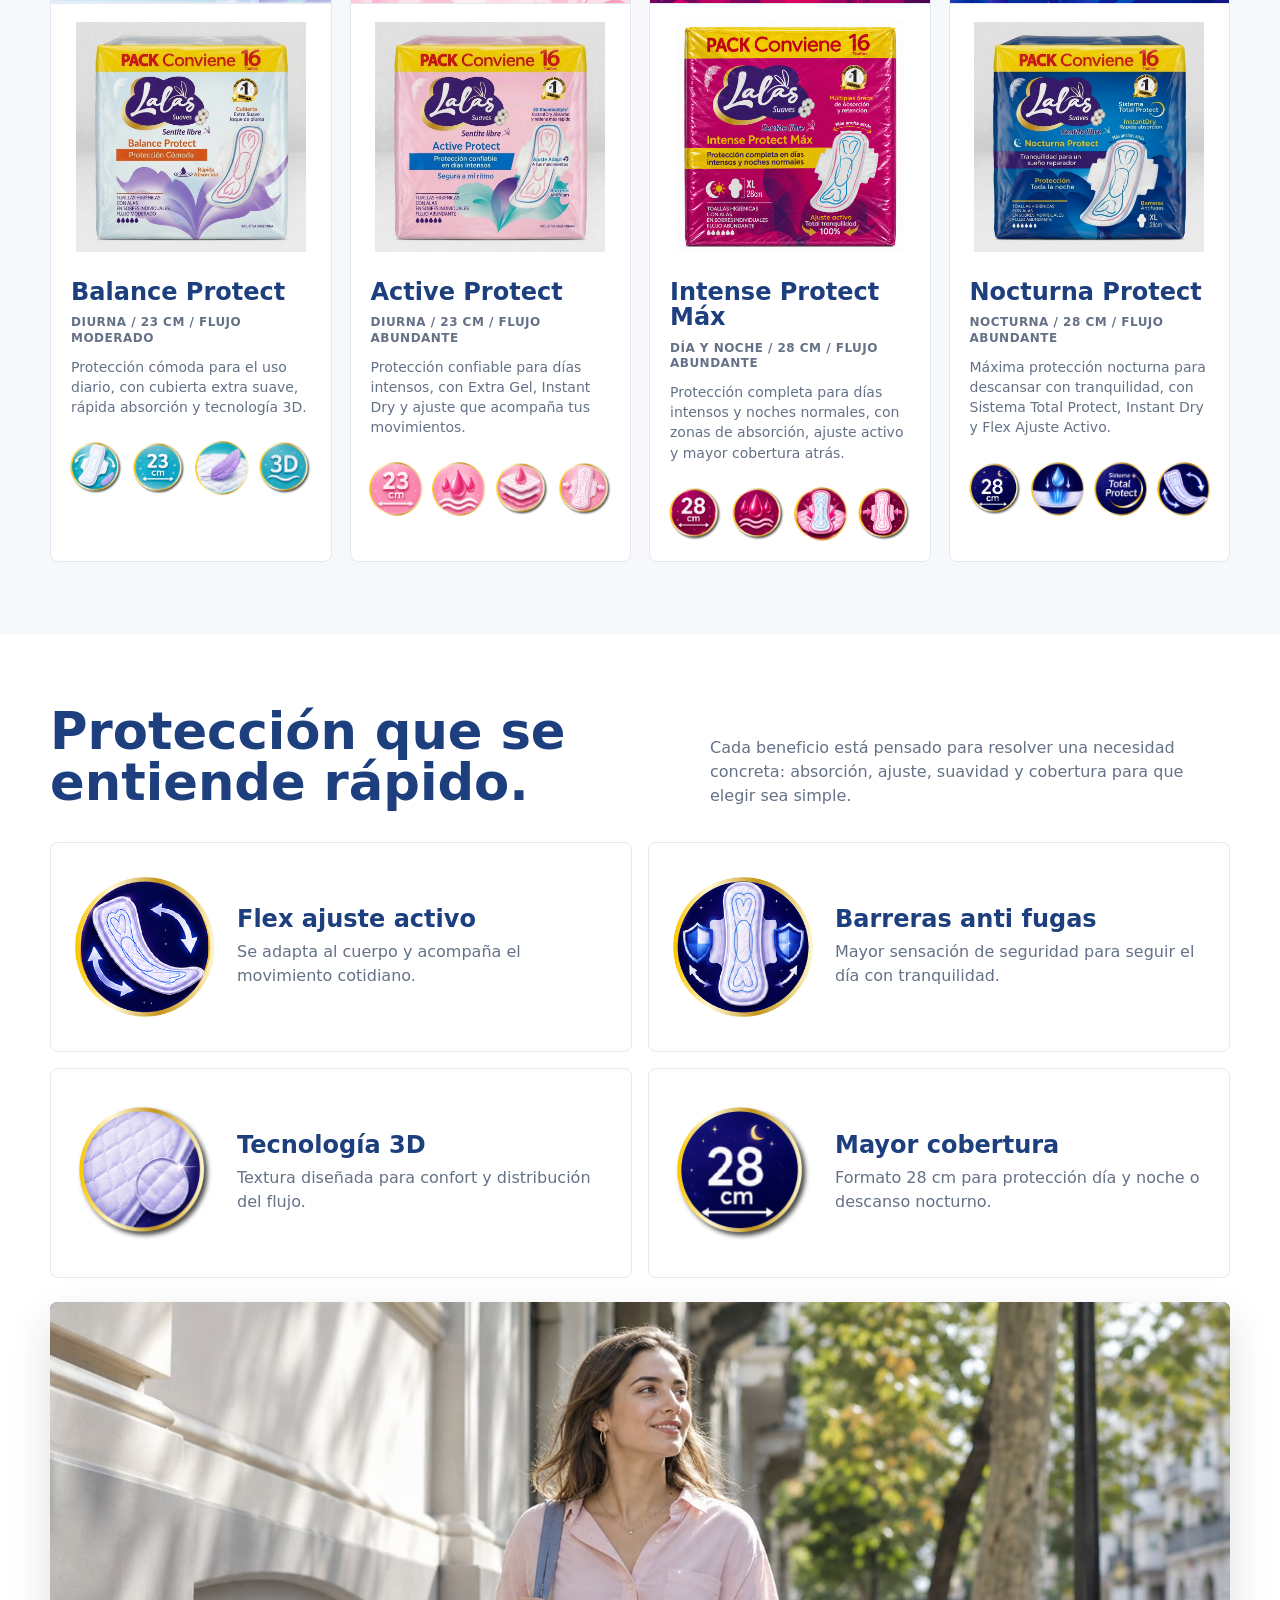
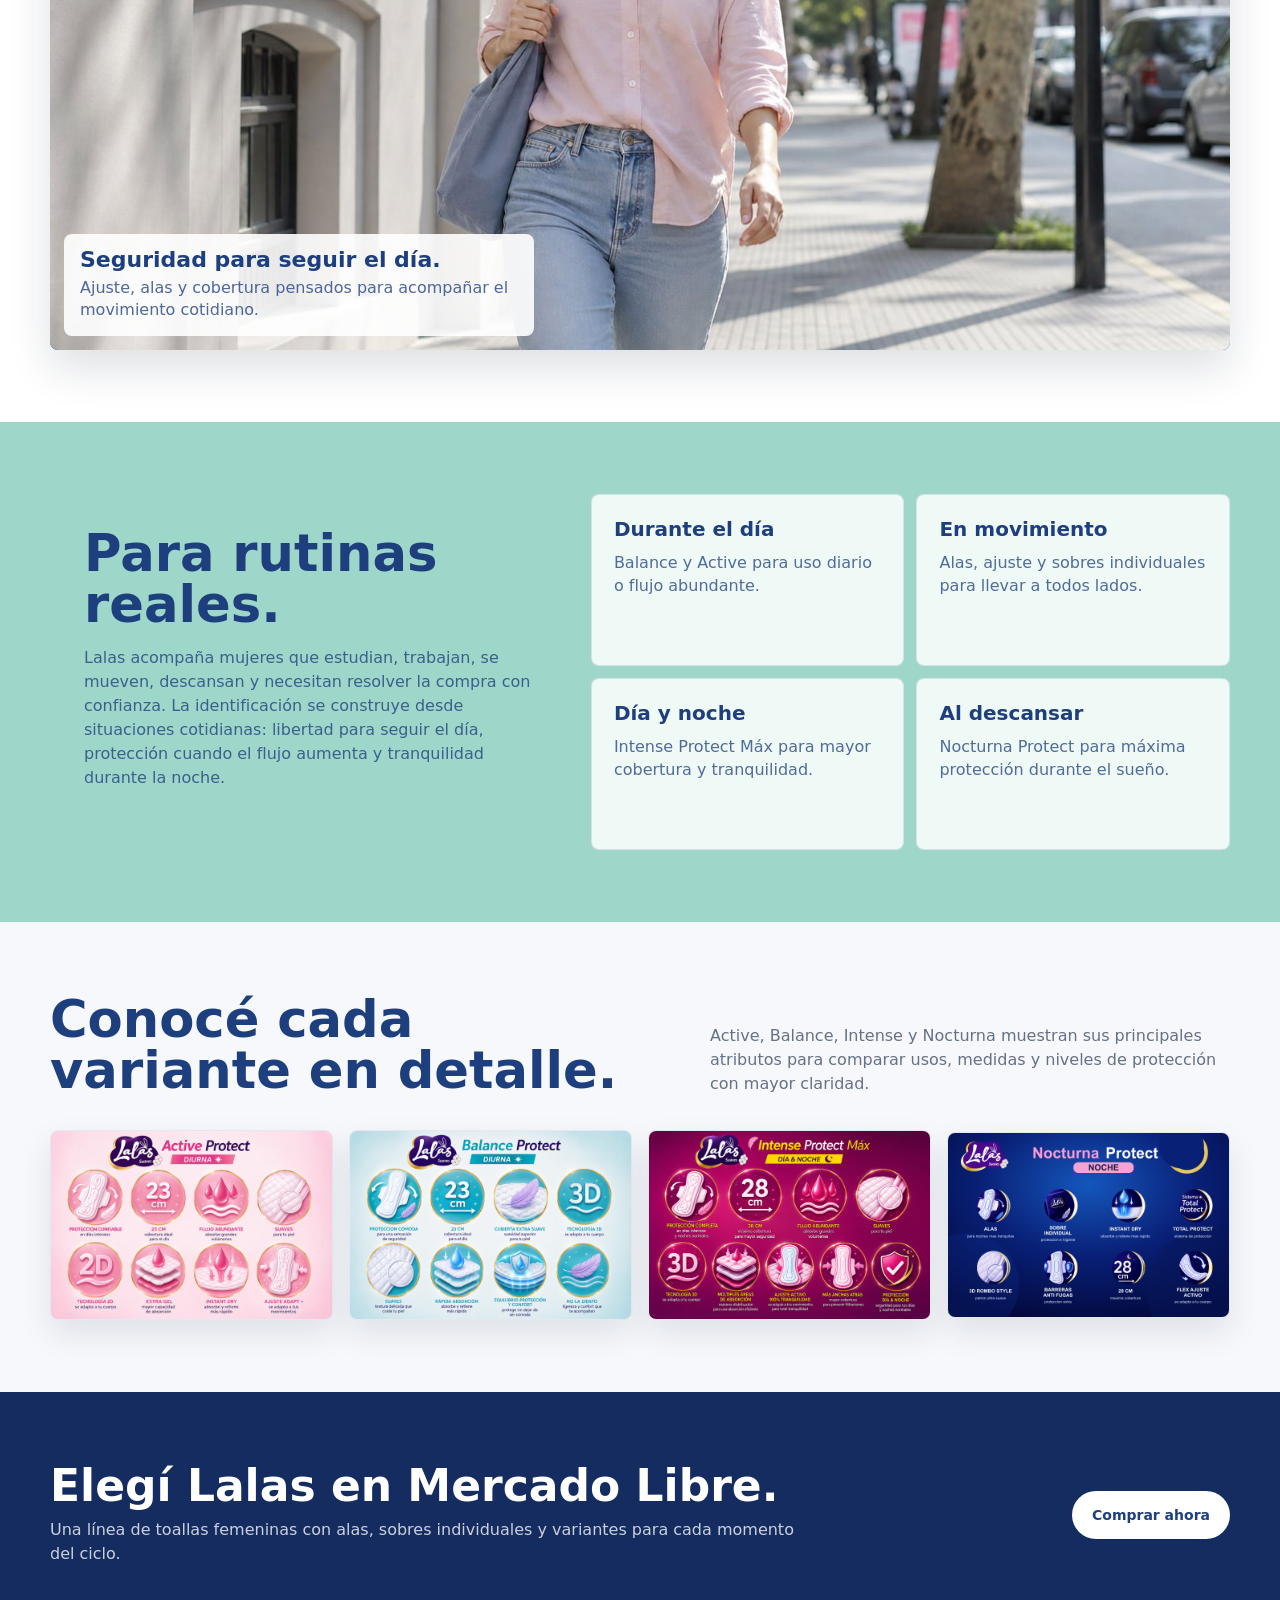
==== commit 6a0c53b8: "Update Lalas product site assets" ====
--- a/index.html
+++ b/index.html
@@ -14,7 +14,7 @@
   <header class="site-header light">
     <nav class="nav" aria-label="Navegación principal">
       <a href="#inicio" aria-label="Lalas inicio">
-        <img class="logo" src="assets/lalas-logo-final.png" alt="Lalas">
+        <img class="logo" src="assets/lalas-logo-transparente.png" alt="Lalas">
       </a>
       <input class="nav-toggle" type="checkbox" id="nav-toggle-b" aria-label="Abrir menú">
       <label class="nav-menu-button" for="nav-toggle-b" aria-hidden="true">
@@ -66,22 +66,22 @@
       <div class="container">
         <div class="benefit-icons">
           <article class="benefit-icon-card">
-            <img src="assets/iconos/alas.png" alt="">
+            <img src="assets/agencia-final/balance-alas.png" alt="">
             <strong>Con alas</strong>
             <p>Ayudan a mantener la toalla en su lugar y refuerzan la sensación de seguridad.</p>
           </article>
           <article class="benefit-icon-card">
-            <img src="assets/iconos/sobre-individual.png" alt="">
+            <img src="assets/agencia-final/nocturna-sobre.png" alt="">
             <strong>Sobre individual</strong>
             <p>Prácticas para llevar, guardar y usar dentro o fuera de casa.</p>
           </article>
           <article class="benefit-icon-card">
-            <img src="assets/iconos/nucleo-absorcion-instant-dry.png" alt="">
+            <img src="assets/agencia-final/nocturna-instant-dry.png" alt="">
             <strong>Instant Dry</strong>
             <p>Absorbe y retiene más rápido para acompañar días de mayor movimiento.</p>
           </article>
           <article class="benefit-icon-card">
-            <img src="assets/iconos/sistema-total-protect.png" alt="">
+            <img src="assets/agencia-final/nocturna-total-protect.png" alt="">
             <strong>Total Protect</strong>
             <p>Protección funcional para elegir con confianza en el momento de compra.</p>
           </article>
@@ -97,46 +97,66 @@
         </div>
         <div class="product-grid">
           <article class="product-card balance">
-            <img class="variant-banner" src="assets/iconos/banner-balance.png" alt="">
+            <img class="variant-banner" src="assets/agencia-final/banner-balance-normalizado.png" alt="">
             <div class="product-visual"><img src="assets/productos/balance-product.png" alt="Lalas Balance Protect"></div>
             <div class="product-copy">
               <h3>Balance Protect</h3>
               <span>Diurna / 23 cm / flujo moderado</span>
               <p>Protección cómoda para el uso diario, con cubierta extra suave, rápida absorción y tecnología 3D.</p>
-              <div class="benefit-list"><span class="benefit">Uso diario</span><span class="benefit">Confort</span><span class="benefit">23 cm</span></div>
+              <div class="official-icons" aria-label="Beneficios destacados">
+                <img src="assets/agencia-final/balance-alas.png" alt="Alas">
+                <img src="assets/agencia-final/balance-23cm.png" alt="23 cm">
+                <img src="assets/agencia-final/balance-extra-suave.png" alt="Cubierta extra suave">
+                <img src="assets/agencia-final/balance-3d.png" alt="Tecnología 3D">
+              </div>
             </div>
           </article>
 
           <article class="product-card active">
-            <img class="variant-banner" src="assets/iconos/banner-active.png" alt="">
+            <img class="variant-banner" src="assets/agencia-final/banner-active-normalizado.png" alt="">
             <div class="product-visual"><img src="assets/productos/active-product.png" alt="Lalas Active Protect"></div>
             <div class="product-copy">
               <h3>Active Protect</h3>
               <span>Diurna / 23 cm / flujo abundante</span>
               <p>Protección confiable para días intensos, con Extra Gel, Instant Dry y ajuste que acompaña tus movimientos.</p>
-              <div class="benefit-list"><span class="benefit">Flujo abundante</span><span class="benefit">Extra Gel</span><span class="benefit">Ajuste Adapt+</span></div>
+              <div class="official-icons" aria-label="Beneficios destacados">
+                <img src="assets/agencia-final/active-23cm.png" alt="23 cm">
+                <img src="assets/agencia-final/active-flujo.png" alt="Flujo abundante">
+                <img src="assets/agencia-final/active-extra-gel.png" alt="Extra Gel">
+                <img src="assets/agencia-final/active-ajuste.png" alt="Ajuste Adapt+">
+              </div>
             </div>
           </article>
 
           <article class="product-card intense">
-            <img class="variant-banner" src="assets/iconos/banner-intense.png" alt="">
+            <img class="variant-banner" src="assets/agencia-final/banner-intense-normalizado.png" alt="">
             <div class="product-visual"><img src="assets/productos/intense-product.png" alt="Lalas Intense Protect Máx"></div>
             <div class="product-copy">
               <h3>Intense Protect Máx</h3>
               <span>Día y noche / 28 cm / flujo abundante</span>
               <p>Protección completa para días intensos y noches normales, con zonas de absorción, ajuste activo y mayor cobertura atrás.</p>
-              <div class="benefit-list"><span class="benefit">28 cm</span><span class="benefit">Día y noche</span><span class="benefit">Más ancha atrás</span></div>
+              <div class="official-icons" aria-label="Beneficios destacados">
+                <img src="assets/agencia-final/intense-28cm.png" alt="28 cm">
+                <img src="assets/agencia-final/intense-flujo.png" alt="Flujo abundante">
+                <img src="assets/agencia-final/intense-ajuste-activo.png" alt="Ajuste activo">
+                <img src="assets/agencia-final/intense-mas-anchas.png" alt="Más anchas atrás">
+              </div>
             </div>
           </article>
 
           <article class="product-card nocturna">
-            <img class="variant-banner" src="assets/iconos/banner-nocturna.png" alt="">
+            <img class="variant-banner" src="assets/agencia-final/banner-nocturna-normalizado.png" alt="">
             <div class="product-visual"><img src="assets/productos/nocturna-product.png" alt="Lalas Nocturna Protect"></div>
             <div class="product-copy">
               <h3>Nocturna Protect</h3>
               <span>Nocturna / 28 cm / flujo abundante</span>
               <p>Máxima protección nocturna para descansar con tranquilidad, con Sistema Total Protect, Instant Dry y Flex Ajuste Activo.</p>
-              <div class="benefit-list"><span class="benefit">Descanso</span><span class="benefit">Total Protect</span><span class="benefit">28 cm</span></div>
+              <div class="official-icons" aria-label="Beneficios destacados">
+                <img src="assets/agencia-final/nocturna-28cm.png" alt="28 cm">
+                <img src="assets/agencia-final/nocturna-instant-dry.png" alt="Instant Dry">
+                <img src="assets/agencia-final/nocturna-total-protect.png" alt="Sistema Total Protect">
+                <img src="assets/agencia-final/nocturna-flex.png" alt="Flex Ajuste Activo">
+              </div>
             </div>
           </article>
         </div>
@@ -151,28 +171,28 @@
         </div>
         <div class="feature-band">
           <article>
-            <img src="assets/iconos/flex-ajuste-activo.png" alt="">
+            <img src="assets/agencia-final/nocturna-flex.png" alt="">
             <div>
               <strong>Flex ajuste activo</strong>
               <p>Se adapta al cuerpo y acompaña el movimiento cotidiano.</p>
             </div>
           </article>
           <article>
-            <img src="assets/iconos/barreras-anti-fugas.png" alt="">
+            <img src="assets/agencia-final/nocturna-barreras.png" alt="">
             <div>
               <strong>Barreras anti fugas</strong>
               <p>Mayor sensación de seguridad para seguir el día con tranquilidad.</p>
             </div>
           </article>
           <article>
-            <img src="assets/iconos/3d-rombo-style.png" alt="">
+            <img src="assets/agencia-final/nocturna-3d-rombo.png" alt="">
             <div>
               <strong>Tecnología 3D</strong>
               <p>Textura diseñada para confort y distribución del flujo.</p>
             </div>
           </article>
           <article>
-            <img src="assets/iconos/medida-28-cm.png" alt="">
+            <img src="assets/agencia-final/nocturna-28cm.png" alt="">
             <div>
               <strong>Mayor cobertura</strong>
               <p>Formato 28 cm para protección día y noche o descanso nocturno.</p>
@@ -206,41 +226,11 @@
       </div>
     </section>
 
-    <section class="section lifestyle-section">
-      <div class="container">
-        <div class="lifestyle-story">
-          <div class="lifestyle-copy">
-            <span>Antes de salir</span>
-            <h2>Todo listo para seguir con tu día.</h2>
-            <p>Los sobres individuales hacen que Lalas sea práctica para llevar en la cartera, mochila o neceser, sin perder comodidad ni discreción.</p>
-          </div>
-          <figure class="lifestyle-visual">
-            <img src="assets/lifestyle/rutina-manana.jpg" alt="Mujer preparando su bolso por la mañana">
-          </figure>
-        </div>
-      </div>
-    </section>
-
-    <section class="section surface lifestyle-section">
-      <div class="container">
-        <div class="lifestyle-story reverse">
-          <figure class="lifestyle-visual">
-            <img src="assets/lifestyle/rutina-trabajo.jpg" alt="Mujer trabajando con una computadora">
-          </figure>
-          <div class="lifestyle-copy">
-            <span>Trabajo y estudio</span>
-            <h2>Protección que acompaña la rutina.</h2>
-            <p>Para jornadas largas, movimiento y cambios de plan, la línea ordena la elección según flujo, momento de uso y nivel de cobertura.</p>
-          </div>
-        </div>
-      </div>
-    </section>
-
     <section class="section surface">
       <div class="container">
         <div class="section-head">
           <h2 class="section-title">Conocé cada variante en detalle.</h2>
-          <p class="section-intro">Active, Balance e Intense muestran sus principales atributos para comparar usos, medidas y niveles de protección con mayor claridad.</p>
+          <p class="section-intro">Active, Balance, Intense y Nocturna muestran sus principales atributos para comparar usos, medidas y niveles de protección con mayor claridad.</p>
         </div>
         <div class="boards-grid">
           <button class="board-link" type="button" data-modal-image="assets/iconos/placa-active-protect.png" data-modal-alt="Beneficios de Lalas Active Protect" aria-label="Ver beneficios de Lalas Active Protect">
@@ -252,36 +242,9 @@
           <button class="board-link" type="button" data-modal-image="assets/iconos/placa-intense-protect-max.png" data-modal-alt="Beneficios de Lalas Intense Protect Máx" aria-label="Ver beneficios de Lalas Intense Protect Máx">
             <img src="assets/iconos/placa-intense-protect-max.png" alt="Beneficios de Lalas Intense Protect Máx">
           </button>
-        </div>
-      </div>
-    </section>
-
-    <section class="section lifestyle-section">
-      <div class="container">
-        <div class="lifestyle-story">
-          <div class="lifestyle-copy">
-            <span>Noche y descanso</span>
-            <h2>Tranquilidad cuando necesitás más cobertura.</h2>
-            <p>Nocturna e Intense están pensadas para acompañar el descanso, las noches normales y los momentos donde buscás mayor seguridad.</p>
-          </div>
-          <figure class="lifestyle-visual">
-            <img src="assets/lifestyle/rutina-noche.jpg" alt="Mujer relajada durante la noche">
-          </figure>
-        </div>
-      </div>
-    </section>
-
-    <section class="section mint lifestyle-section">
-      <div class="container">
-        <div class="lifestyle-story reverse">
-          <figure class="lifestyle-visual">
-            <img src="assets/lifestyle/rutina-compartir.jpg" alt="Dos mujeres caminando juntas">
-          </figure>
-          <div class="lifestyle-copy">
-            <span>Cada momento del ciclo</span>
-            <h2>Una línea simple para elegir mejor.</h2>
-            <p>Balance, Active, Intense y Nocturna permiten cubrir necesidades distintas con una lectura clara y fácil de resolver al comprar.</p>
-          </div>
+          <button class="board-link" type="button" data-modal-image="assets/agencia-final/placa-nocturna-web.png" data-modal-alt="Beneficios de Lalas Nocturna Protect" aria-label="Ver beneficios de Lalas Nocturna Protect">
+            <img src="assets/agencia-final/placa-nocturna-web.png" alt="Beneficios de Lalas Nocturna Protect">
+          </button>
         </div>
       </div>
     </section>
@@ -306,6 +269,7 @@
     const imageModal = document.getElementById("image-modal");
     const modalImage = document.getElementById("modal-image");
     const modalClose = imageModal.querySelector(".modal-close");
+    const navToggle = document.getElementById("nav-toggle-b");
 
     document.querySelectorAll("[data-modal-image]").forEach((button) => {
       button.addEventListener("click", () => {
@@ -319,6 +283,12 @@
     imageModal.addEventListener("click", (event) => {
       if (event.target === imageModal) imageModal.close();
     });
+
+    document.querySelectorAll(".nav-links a[href^='#']").forEach((link) => {
+      link.addEventListener("click", () => {
+        navToggle.checked = false;
+      });
+    });
   </script>
 </body>
 </html>
--- a/styles.css
+++ b/styles.css
@@ -21,6 +21,11 @@
 
 html {
   scroll-behavior: smooth;
+  scroll-padding-top: 25px;
+}
+
+[id] {
+  scroll-margin-top: 25px;
 }
 
 body {
@@ -588,6 +593,23 @@
   font-weight: 900;
 }
 
+.official-icons {
+  display: flex;
+  align-items: center;
+  justify-content: center;
+  gap: 9px;
+  margin-top: 10px;
+  padding-top: 4px;
+}
+
+.official-icons img {
+  width: 54px;
+  height: 54px;
+  flex: 0 0 54px;
+  object-fit: contain;
+  border-radius: 50%;
+}
+
 .ladder-grid {
   display: grid;
   grid-template-columns: repeat(4, minmax(0, 1fr));
@@ -799,7 +821,7 @@
   line-height: 1.05;
 }
 
-.product-copy > span {
+.product-copy>span {
   color: var(--gris);
   font-size: 12px;
   font-weight: 900;
@@ -1044,7 +1066,7 @@
 
 .boards-grid {
   display: grid;
-  grid-template-columns: repeat(3, minmax(0, 1fr));
+  grid-template-columns: repeat(4, minmax(0, 1fr));
   gap: 16px;
 }
 
@@ -1189,6 +1211,14 @@
 }
 
 @media (max-width: 760px) {
+  html {
+    scroll-padding-top: 135px;
+  }
+
+  [id] {
+    scroll-margin-top: 135px;
+  }
+
   .nav {
     min-height: 76px;
     padding: 10px 18px;
@@ -1214,7 +1244,7 @@
     pointer-events: none;
   }
 
-  .nav-toggle:focus-visible + .nav-menu-button {
+  .nav-toggle:focus-visible+.nav-menu-button {
     outline: 3px solid var(--rosa);
     outline-offset: 3px;
   }
@@ -1242,7 +1272,7 @@
     border-top-color: var(--linea);
   }
 
-  .nav-toggle:checked ~ .nav-links {
+  .nav-toggle:checked~.nav-links {
     max-height: 280px;
     padding: 10px 0 6px;
     opacity: 1;
@@ -1342,4 +1372,4 @@
     inset: auto;
     margin: 0;
   }
-}
+}
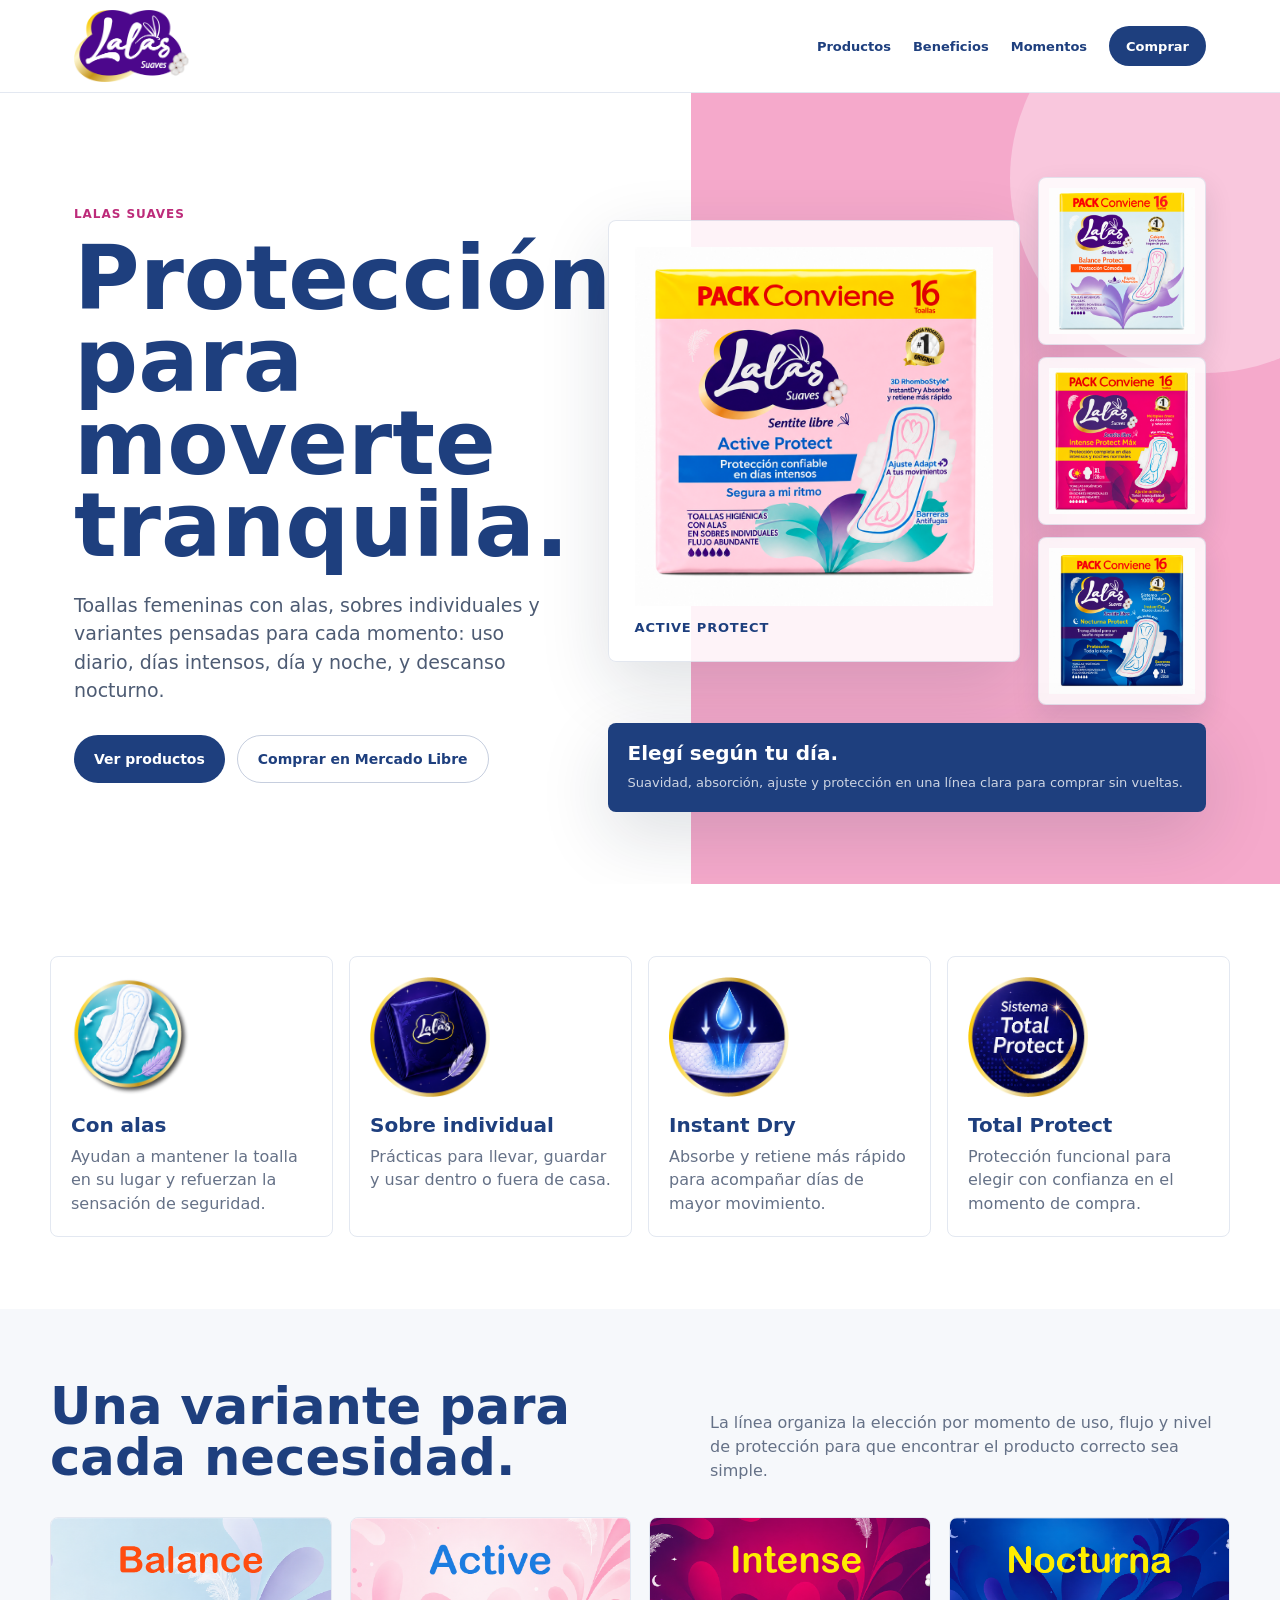
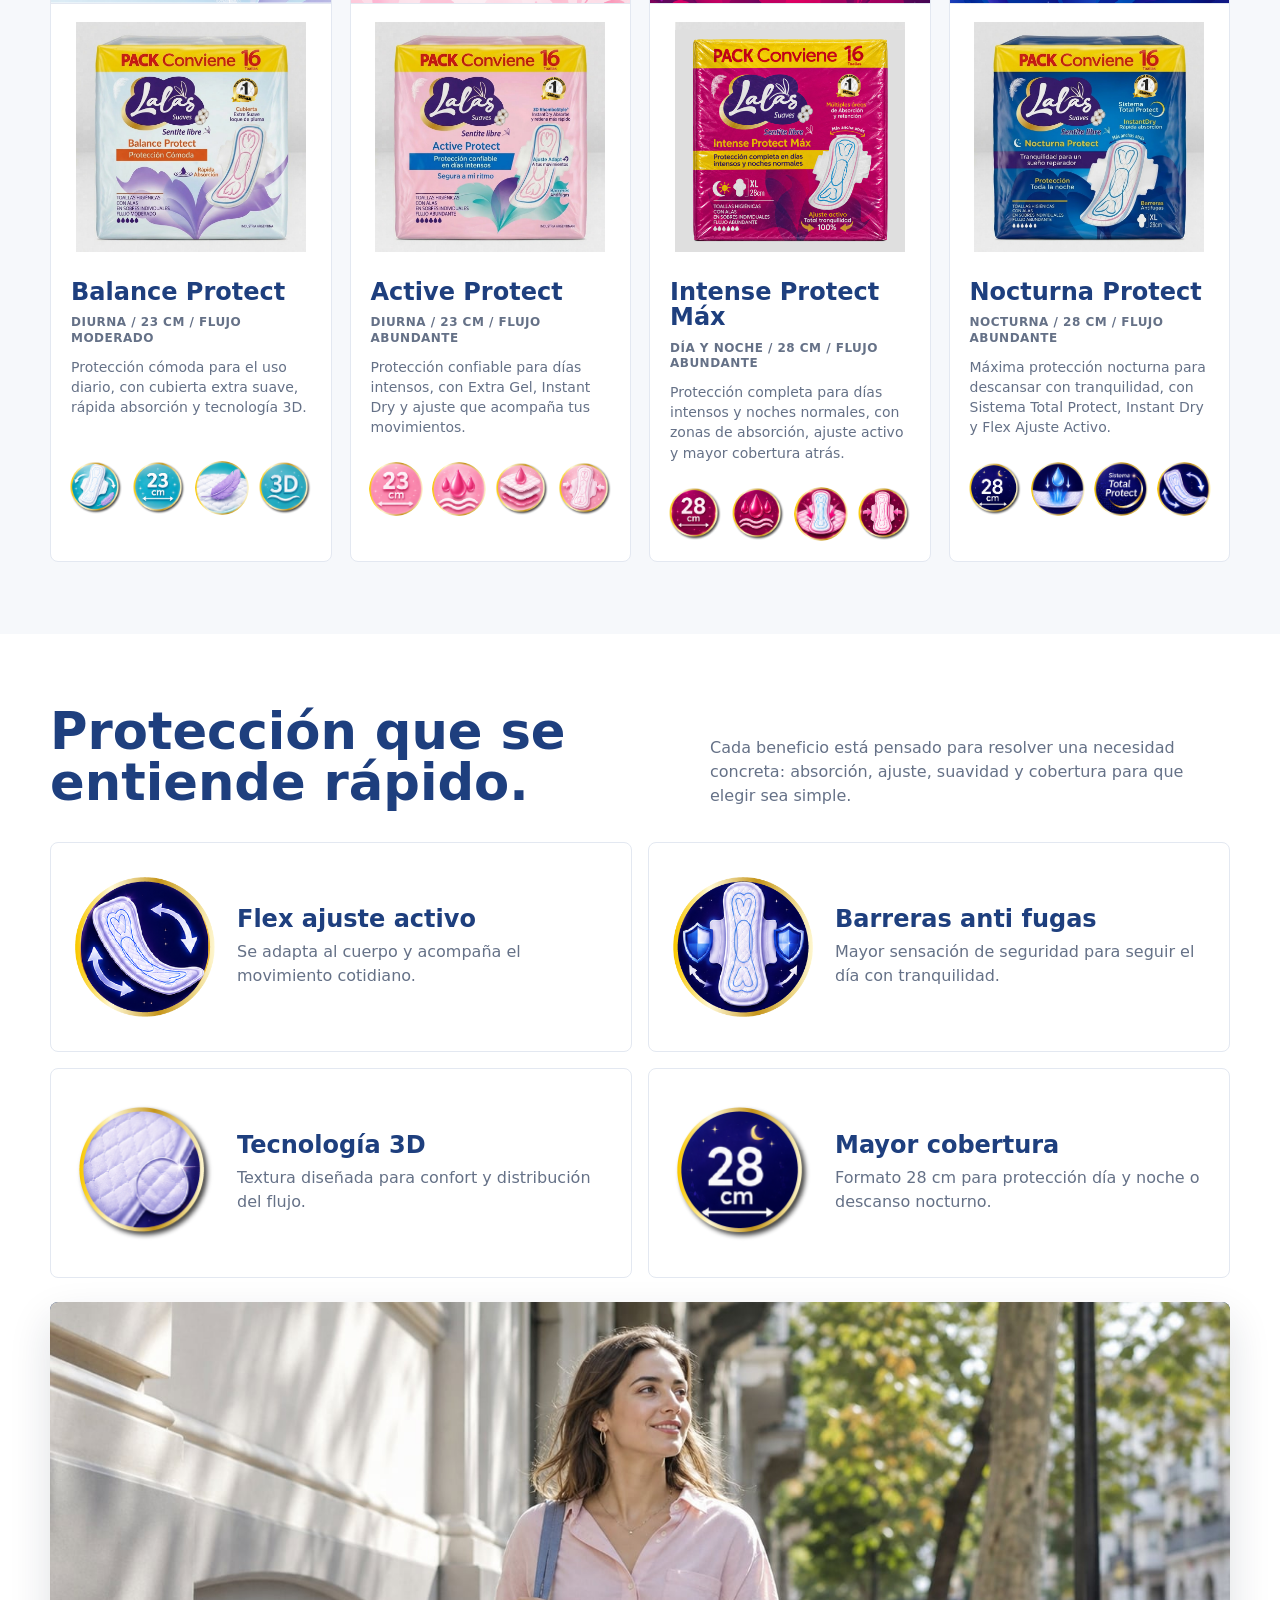
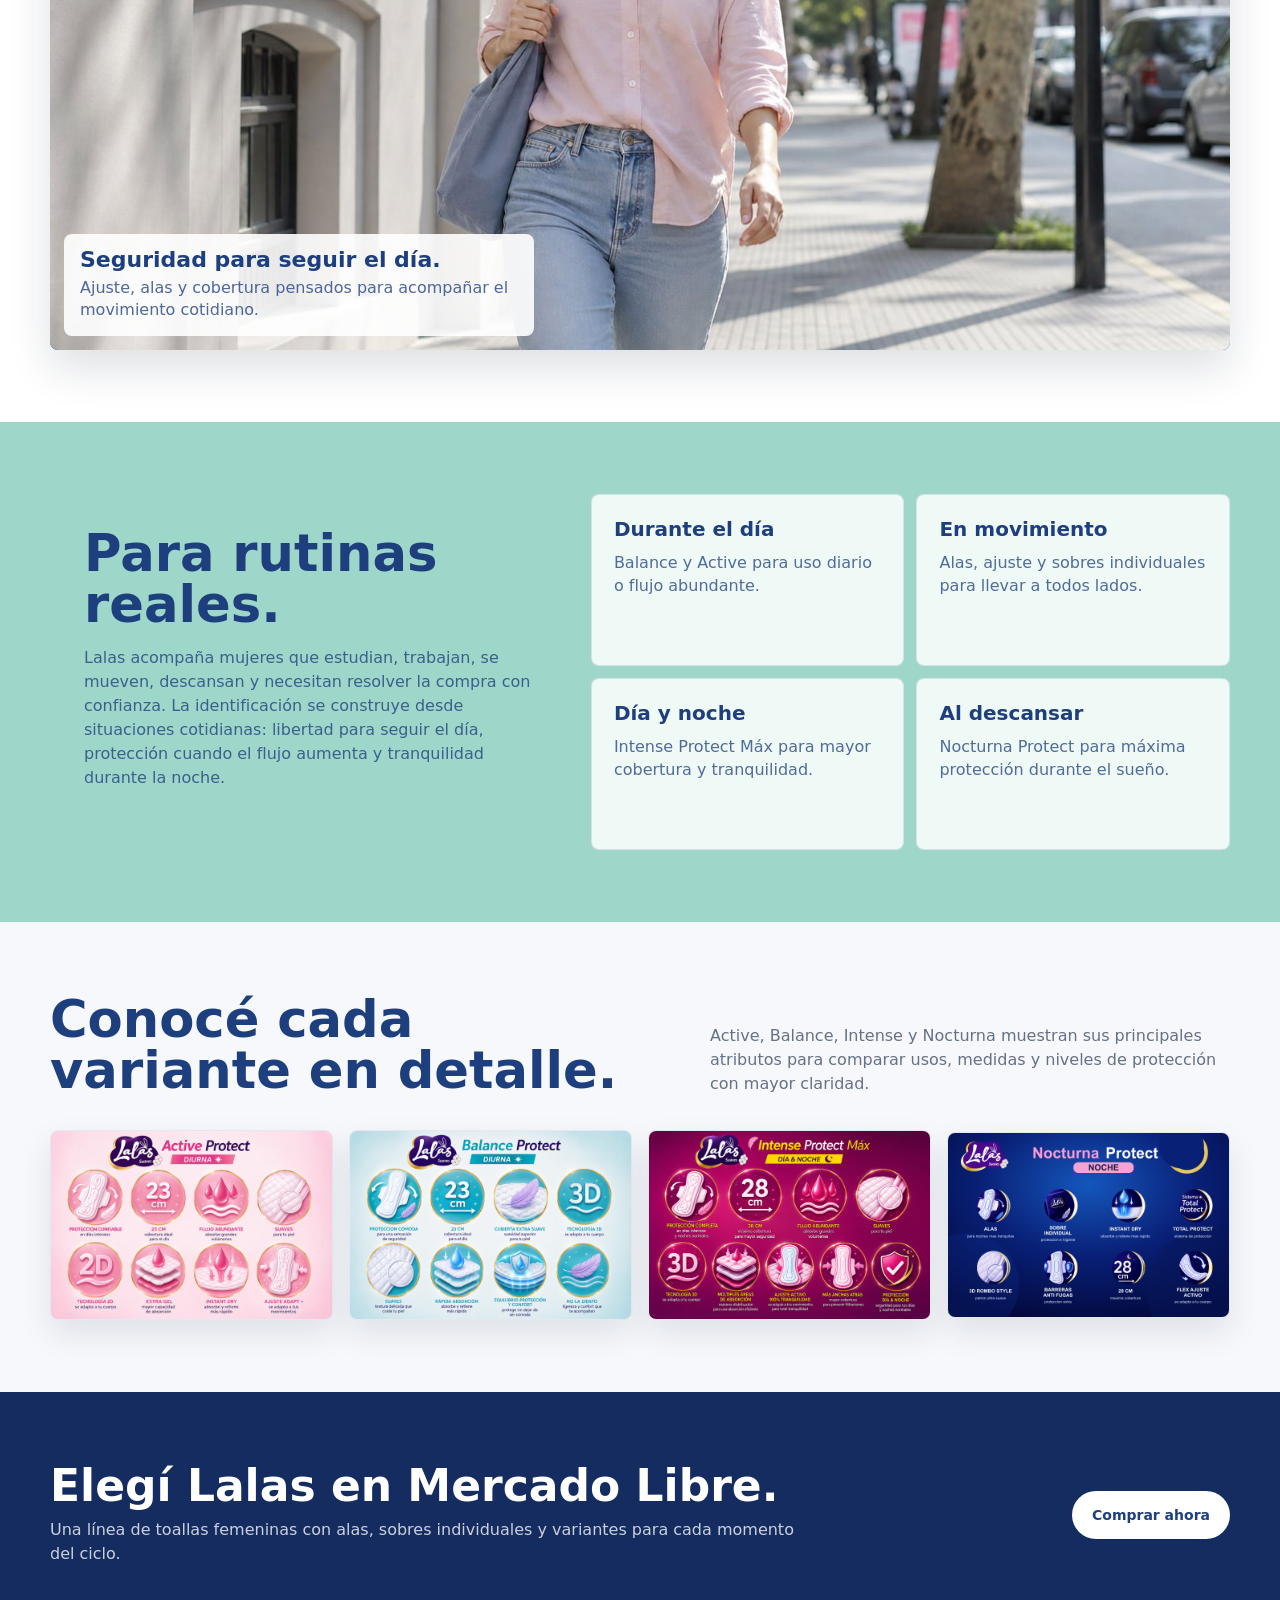
==== commit 6efe1e87: "Update Lalas product revision" ====
--- a/index.html
+++ b/index.html
@@ -1,294 +1,539 @@
-<!DOCTYPE html>
+<!doctype html>
 <html lang="es">
-<head>
-  <meta charset="utf-8">
-  <meta name="viewport" content="width=device-width, initial-scale=1">
-  <title>Lalas - Protección para cada momento</title>
-  <meta name="description" content="Lalas Suaves: toallas femeninas con alas, sobres individuales y variantes para uso diario, días intensos y protección nocturna.">
-  <link rel="icon" href="favicon.ico" sizes="any">
-  <link rel="icon" type="image/png" href="assets/favicon-32.png">
-  <link rel="apple-touch-icon" href="assets/apple-touch-icon.png">
-  <link rel="stylesheet" href="styles.css">
-</head>
-<body>
-  <header class="site-header light">
-    <nav class="nav" aria-label="Navegación principal">
-      <a href="#inicio" aria-label="Lalas inicio">
-        <img class="logo" src="assets/lalas-logo-transparente.png" alt="Lalas">
-      </a>
-      <input class="nav-toggle" type="checkbox" id="nav-toggle-b" aria-label="Abrir menú">
-      <label class="nav-menu-button" for="nav-toggle-b" aria-hidden="true">
-        <span></span>
-        <span></span>
-        <span></span>
-      </label>
-      <div class="nav-links">
-        <a href="#linea">Productos</a>
-        <a href="#beneficios">Beneficios</a>
-        <a href="#momentos">Momentos</a>
-        <a class="nav-cta" href="https://www.mercadolibre.com.ar" target="_blank" rel="noopener">Comprar</a>
-      </div>
-    </nav>
-  </header>
-
-  <main id="inicio">
-    <section class="hero producto product-hero">
-      <div class="hero-inner product-hero-inner">
-        <div>
-          <div class="eyebrow">Lalas Suaves</div>
-          <h1 class="hero-title">Protección para moverte tranquila.</h1>
-          <p class="hero-copy">Toallas femeninas con alas, sobres individuales y variantes pensadas para cada momento: uso diario, días intensos, día y noche, y descanso nocturno.</p>
-          <div class="button-row">
-            <a class="button dark" href="#linea">Ver productos</a>
-            <a class="button secondary" href="https://www.mercadolibre.com.ar" target="_blank" rel="noopener">Comprar en Mercado Libre</a>
-          </div>
-        </div>
-
-        <div class="hero-showcase" aria-label="Productos Lalas">
-          <div class="hero-pack-card hero-pack-card-main">
-            <img src="assets/productos/active-pack.png" alt="Pack Lalas Active Protect">
-            <span>Active Protect</span>
-          </div>
-          <div class="hero-pack-stack">
-            <img src="assets/productos/balance-pack.png" alt="Pack Lalas Balance Protect">
-            <img src="assets/productos/intense-pack.png" alt="Pack Lalas Intense Protect Máx">
-            <img src="assets/productos/nocturna-pack.png" alt="Pack Lalas Nocturna Protect">
-          </div>
-          <div class="claim-card dark hero-claim">
-            <strong>Elegí según tu día.</strong>
-            <span>Suavidad, absorción, ajuste y protección en una línea clara para comprar sin vueltas.</span>
-          </div>
-        </div>
-      </div>
-    </section>
-
-    <section class="section">
-      <div class="container">
-        <div class="benefit-icons">
-          <article class="benefit-icon-card">
-            <img src="assets/agencia-final/balance-alas.png" alt="">
-            <strong>Con alas</strong>
-            <p>Ayudan a mantener la toalla en su lugar y refuerzan la sensación de seguridad.</p>
-          </article>
-          <article class="benefit-icon-card">
-            <img src="assets/agencia-final/nocturna-sobre.png" alt="">
-            <strong>Sobre individual</strong>
-            <p>Prácticas para llevar, guardar y usar dentro o fuera de casa.</p>
-          </article>
-          <article class="benefit-icon-card">
-            <img src="assets/agencia-final/nocturna-instant-dry.png" alt="">
-            <strong>Instant Dry</strong>
-            <p>Absorbe y retiene más rápido para acompañar días de mayor movimiento.</p>
-          </article>
-          <article class="benefit-icon-card">
-            <img src="assets/agencia-final/nocturna-total-protect.png" alt="">
-            <strong>Total Protect</strong>
-            <p>Protección funcional para elegir con confianza en el momento de compra.</p>
-          </article>
-        </div>
-      </div>
-    </section>
-
-    <section id="linea" class="section surface">
-      <div class="container">
-        <div class="section-head">
-          <h2 class="section-title">Una variante para cada necesidad.</h2>
-          <p class="section-intro">La línea organiza la elección por momento de uso, flujo y nivel de protección para que encontrar el producto correcto sea simple.</p>
-        </div>
-        <div class="product-grid">
-          <article class="product-card balance">
-            <img class="variant-banner" src="assets/agencia-final/banner-balance-normalizado.png" alt="">
-            <div class="product-visual"><img src="assets/productos/balance-product.png" alt="Lalas Balance Protect"></div>
-            <div class="product-copy">
-              <h3>Balance Protect</h3>
-              <span>Diurna / 23 cm / flujo moderado</span>
-              <p>Protección cómoda para el uso diario, con cubierta extra suave, rápida absorción y tecnología 3D.</p>
-              <div class="official-icons" aria-label="Beneficios destacados">
-                <img src="assets/agencia-final/balance-alas.png" alt="Alas">
-                <img src="assets/agencia-final/balance-23cm.png" alt="23 cm">
-                <img src="assets/agencia-final/balance-extra-suave.png" alt="Cubierta extra suave">
-                <img src="assets/agencia-final/balance-3d.png" alt="Tecnología 3D">
-              </div>
+  <head>
+    <meta charset="utf-8" />
+    <meta name="viewport" content="width=device-width, initial-scale=1" />
+    <title>Lalas - Protección para cada momento</title>
+    <meta
+      name="description"
+      content="Lalas Suaves: toallas femeninas con alas, sobres individuales y variantes para uso diario, días intensos y protección nocturna."
+    />
+    <link rel="icon" href="favicon.ico" sizes="any" />
+    <link rel="icon" type="image/png" href="assets/favicon-32.png" />
+    <link rel="apple-touch-icon" href="assets/apple-touch-icon.png" />
+    <link rel="stylesheet" href="styles.css" />
+  </head>
+  <body>
+    <header class="site-header light">
+      <nav class="nav" aria-label="Navegación principal">
+        <a href="#inicio" aria-label="Lalas inicio">
+          <img
+            class="logo"
+            src="assets/lalas-logo-transparente.png"
+            alt="Lalas"
+          />
+        </a>
+        <input
+          class="nav-toggle"
+          type="checkbox"
+          id="nav-toggle-b"
+          aria-label="Abrir menú"
+        />
+        <label class="nav-menu-button" for="nav-toggle-b" aria-hidden="true">
+          <span></span>
+          <span></span>
+          <span></span>
+        </label>
+        <div class="nav-links">
+          <a href="#linea">Productos</a>
+          <a href="#beneficios">Beneficios</a>
+          <a href="#momentos">Momentos</a>
+          <a
+            class="nav-cta"
+            href="https://www.mercadolibre.com.ar"
+            target="_blank"
+            rel="noopener"
+            >Comprar</a
+          >
+        </div>
+      </nav>
+    </header>
+
+    <main id="inicio">
+      <section class="hero producto product-hero">
+        <div class="hero-inner product-hero-inner">
+          <div>
+            <div class="eyebrow">Lalas Suaves</div>
+            <h1 class="hero-title">Protección para moverte tranquila.</h1>
+            <p class="hero-copy">
+              Toallas femeninas con alas, sobres individuales y variantes
+              pensadas para cada momento: uso diario, días intensos, día y
+              noche, y descanso nocturno.
+            </p>
+            <div class="button-row">
+              <a class="button dark" href="#linea">Ver productos</a>
+              <a
+                class="button secondary"
+                href="https://www.mercadolibre.com.ar"
+                target="_blank"
+                rel="noopener"
+                >Comprar en Mercado Libre</a
+              >
             </div>
-          </article>
-
-          <article class="product-card active">
-            <img class="variant-banner" src="assets/agencia-final/banner-active-normalizado.png" alt="">
-            <div class="product-visual"><img src="assets/productos/active-product.png" alt="Lalas Active Protect"></div>
-            <div class="product-copy">
-              <h3>Active Protect</h3>
-              <span>Diurna / 23 cm / flujo abundante</span>
-              <p>Protección confiable para días intensos, con Extra Gel, Instant Dry y ajuste que acompaña tus movimientos.</p>
-              <div class="official-icons" aria-label="Beneficios destacados">
-                <img src="assets/agencia-final/active-23cm.png" alt="23 cm">
-                <img src="assets/agencia-final/active-flujo.png" alt="Flujo abundante">
-                <img src="assets/agencia-final/active-extra-gel.png" alt="Extra Gel">
-                <img src="assets/agencia-final/active-ajuste.png" alt="Ajuste Adapt+">
-              </div>
+          </div>
+
+          <div class="hero-showcase" aria-label="Productos Lalas">
+            <div class="hero-pack-card hero-pack-card-main">
+              <img
+                src="assets/productos/active-pack.png"
+                alt="Pack Lalas Active Protect"
+              />
+              <span>Active Protect</span>
             </div>
-          </article>
-
-          <article class="product-card intense">
-            <img class="variant-banner" src="assets/agencia-final/banner-intense-normalizado.png" alt="">
-            <div class="product-visual"><img src="assets/productos/intense-product.png" alt="Lalas Intense Protect Máx"></div>
-            <div class="product-copy">
-              <h3>Intense Protect Máx</h3>
-              <span>Día y noche / 28 cm / flujo abundante</span>
-              <p>Protección completa para días intensos y noches normales, con zonas de absorción, ajuste activo y mayor cobertura atrás.</p>
-              <div class="official-icons" aria-label="Beneficios destacados">
-                <img src="assets/agencia-final/intense-28cm.png" alt="28 cm">
-                <img src="assets/agencia-final/intense-flujo.png" alt="Flujo abundante">
-                <img src="assets/agencia-final/intense-ajuste-activo.png" alt="Ajuste activo">
-                <img src="assets/agencia-final/intense-mas-anchas.png" alt="Más anchas atrás">
-              </div>
+            <div class="hero-pack-stack">
+              <img
+                src="assets/productos/balance-pack.png"
+                alt="Pack Lalas Balance Protect"
+              />
+              <img
+                src="assets/productos/intense-pack.png"
+                alt="Pack Lalas Intense Protect Máx"
+              />
+              <img
+                src="assets/productos/nocturna-pack.png"
+                alt="Pack Lalas Nocturna Protect"
+              />
             </div>
-          </article>
-
-          <article class="product-card nocturna">
-            <img class="variant-banner" src="assets/agencia-final/banner-nocturna-normalizado.png" alt="">
-            <div class="product-visual"><img src="assets/productos/nocturna-product.png" alt="Lalas Nocturna Protect"></div>
-            <div class="product-copy">
-              <h3>Nocturna Protect</h3>
-              <span>Nocturna / 28 cm / flujo abundante</span>
-              <p>Máxima protección nocturna para descansar con tranquilidad, con Sistema Total Protect, Instant Dry y Flex Ajuste Activo.</p>
-              <div class="official-icons" aria-label="Beneficios destacados">
-                <img src="assets/agencia-final/nocturna-28cm.png" alt="28 cm">
-                <img src="assets/agencia-final/nocturna-instant-dry.png" alt="Instant Dry">
-                <img src="assets/agencia-final/nocturna-total-protect.png" alt="Sistema Total Protect">
-                <img src="assets/agencia-final/nocturna-flex.png" alt="Flex Ajuste Activo">
-              </div>
+            <div class="claim-card dark hero-claim">
+              <strong>Elegí según tu día.</strong>
+              <span
+                >Suavidad, absorción, ajuste y protección en una línea clara
+                para comprar sin vueltas.</span
+              >
             </div>
-          </article>
-        </div>
-      </div>
-    </section>
-
-    <section id="beneficios" class="section">
-      <div class="container">
-        <div class="section-head">
-          <h2 class="section-title">Protección que se entiende rápido.</h2>
-          <p class="section-intro">Cada beneficio está pensado para resolver una necesidad concreta: absorción, ajuste, suavidad y cobertura para que elegir sea simple.</p>
-        </div>
-        <div class="feature-band">
-          <article>
-            <img src="assets/agencia-final/nocturna-flex.png" alt="">
-            <div>
-              <strong>Flex ajuste activo</strong>
-              <p>Se adapta al cuerpo y acompaña el movimiento cotidiano.</p>
+          </div>
+        </div>
+      </section>
+
+      <section class="section">
+        <div class="container">
+          <div class="benefit-icons">
+            <article class="benefit-icon-card">
+              <img src="assets/agencia-final/balance-alas.png" alt="" />
+              <strong>Con alas</strong>
+              <p>
+                Ayudan a mantener la toalla en su lugar y refuerzan la sensación
+                de seguridad.
+              </p>
+            </article>
+            <article class="benefit-icon-card">
+              <img src="assets/agencia-final/nocturna-sobre.png" alt="" />
+              <strong>Sobre individual</strong>
+              <p>
+                Prácticas para llevar, guardar y usar dentro o fuera de casa.
+              </p>
+            </article>
+            <article class="benefit-icon-card">
+              <img src="assets/agencia-final/nocturna-instant-dry.png" alt="" />
+              <strong>Instant Dry</strong>
+              <p>
+                Absorbe y retiene más rápido para acompañar días de mayor
+                movimiento.
+              </p>
+            </article>
+            <article class="benefit-icon-card">
+              <img
+                src="assets/agencia-final/nocturna-total-protect.png"
+                alt=""
+              />
+              <strong>Total Protect</strong>
+              <p>
+                Protección funcional para elegir con confianza en el momento de
+                compra.
+              </p>
+            </article>
+          </div>
+        </div>
+      </section>
+
+      <section id="linea" class="section surface">
+        <div class="container">
+          <div class="section-head">
+            <h2 class="section-title">Una variante para cada necesidad.</h2>
+            <p class="section-intro">
+              La línea organiza la elección por momento de uso, flujo y nivel de
+              protección para que encontrar el producto correcto sea simple.
+            </p>
+          </div>
+          <div class="product-grid">
+            <article class="product-card balance">
+              <img
+                class="variant-banner"
+                src="assets/agencia-final/banner-balance-normalizado.png"
+                alt=""
+              />
+              <div class="product-visual">
+                <img
+                  src="assets/productos/balance-product.png"
+                  alt="Lalas Balance Protect"
+                />
+              </div>
+              <div class="product-copy">
+                <h3>Balance Protect</h3>
+                <span>Diurna / 23 cm / flujo moderado</span>
+                <p style="margin-bottom: 8%">
+                  Protección cómoda para el uso diario, con cubierta extra
+                  suave, rápida absorción y tecnología 3D.
+                </p>
+                <div class="official-icons" aria-label="Beneficios destacados">
+                  <img src="assets/agencia-final/balance-alas.png" alt="Alas" />
+                  <img
+                    src="assets/agencia-final/balance-23cm.png"
+                    alt="23 cm"
+                  />
+                  <img
+                    src="assets/agencia-final/balance-extra-suave.png"
+                    alt="Cubierta extra suave"
+                  />
+                  <img
+                    src="assets/agencia-final/balance-3d.png"
+                    alt="Tecnología 3D"
+                  />
+                </div>
+              </div>
+            </article>
+
+            <article class="product-card active">
+              <img
+                class="variant-banner"
+                src="assets/agencia-final/banner-active-normalizado.png"
+                alt=""
+              />
+              <div class="product-visual">
+                <img
+                  src="assets/productos/active-product.png"
+                  alt="Lalas Active Protect"
+                />
+              </div>
+              <div class="product-copy">
+                <h3>Active Protect</h3>
+                <span>Diurna / 23 cm / flujo abundante</span>
+                <p>
+                  Protección confiable para días intensos, con Extra Gel,
+                  Instant Dry y ajuste que acompaña tus movimientos.
+                </p>
+                <div class="official-icons" aria-label="Beneficios destacados">
+                  <img src="assets/agencia-final/active-23cm.png" alt="23 cm" />
+                  <img
+                    src="assets/agencia-final/active-flujo.png"
+                    alt="Flujo abundante"
+                  />
+                  <img
+                    src="assets/agencia-final/active-extra-gel.png"
+                    alt="Extra Gel"
+                  />
+                  <img
+                    src="assets/agencia-final/active-ajuste.png"
+                    alt="Ajuste Adapt+"
+                  />
+                </div>
+              </div>
+            </article>
+
+            <article class="product-card intense">
+              <img
+                class="variant-banner"
+                src="assets/agencia-final/banner-intense-normalizado.png"
+                alt=""
+              />
+              <div class="product-visual">
+                <img
+                  src="assets/productos/intense-product_f.png"
+                  alt="Lalas Intense Protect Máx"
+                />
+              </div>
+              <div class="product-copy">
+                <h3>Intense Protect Máx</h3>
+                <span>Día y noche / 28 cm / flujo abundante</span>
+                <p>
+                  Protección completa para días intensos y noches normales, con
+                  zonas de absorción, ajuste activo y mayor cobertura atrás.
+                </p>
+                <div class="official-icons" aria-label="Beneficios destacados">
+                  <img
+                    src="assets/agencia-final/intense-28cm.png"
+                    alt="28 cm"
+                  />
+                  <img
+                    src="assets/agencia-final/intense-flujo.png"
+                    alt="Flujo abundante"
+                  />
+                  <img
+                    src="assets/agencia-final/intense-ajuste-activo.png"
+                    alt="Ajuste activo"
+                  />
+                  <img
+                    src="assets/agencia-final/intense-mas-anchas.png"
+                    alt="Más anchas atrás"
+                  />
+                </div>
+              </div>
+            </article>
+
+            <article class="product-card nocturna">
+              <img
+                class="variant-banner"
+                src="assets/agencia-final/banner-nocturna-normalizado.png"
+                alt=""
+              />
+              <div class="product-visual">
+                <img
+                  src="assets/productos/nocturna-product.png"
+                  alt="Lalas Nocturna Protect"
+                />
+              </div>
+              <div class="product-copy">
+                <h3>Nocturna Protect</h3>
+                <span>Nocturna / 28 cm / flujo abundante</span>
+                <p>
+                  Máxima protección nocturna para descansar con tranquilidad,
+                  con Sistema Total Protect, Instant Dry y Flex Ajuste Activo.
+                </p>
+                <div class="official-icons" aria-label="Beneficios destacados">
+                  <img
+                    src="assets/agencia-final/nocturna-28cm.png"
+                    alt="28 cm"
+                  />
+                  <img
+                    src="assets/agencia-final/nocturna-instant-dry.png"
+                    alt="Instant Dry"
+                  />
+                  <img
+                    src="assets/agencia-final/nocturna-total-protect.png"
+                    alt="Sistema Total Protect"
+                  />
+                  <img
+                    src="assets/agencia-final/nocturna-flex.png"
+                    alt="Flex Ajuste Activo"
+                  />
+                </div>
+              </div>
+            </article>
+          </div>
+        </div>
+      </section>
+
+      <section id="beneficios" class="section">
+        <div class="container">
+          <div class="section-head">
+            <h2 class="section-title">Protección que se entiende rápido.</h2>
+            <p class="section-intro">
+              Cada beneficio está pensado para resolver una necesidad concreta:
+              absorción, ajuste, suavidad y cobertura para que elegir sea
+              simple.
+            </p>
+          </div>
+          <div class="feature-band">
+            <article>
+              <img src="assets/agencia-final/nocturna-flex.png" alt="" />
+              <div>
+                <strong>Flex ajuste activo</strong>
+                <p>Se adapta al cuerpo y acompaña el movimiento cotidiano.</p>
+              </div>
+            </article>
+            <article>
+              <img src="assets/agencia-final/nocturna-barreras.png" alt="" />
+              <div>
+                <strong>Barreras anti fugas</strong>
+                <p>
+                  Mayor sensación de seguridad para seguir el día con
+                  tranquilidad.
+                </p>
+              </div>
+            </article>
+            <article>
+              <img src="assets/agencia-final/nocturna-3d-rombo.png" alt="" />
+              <div>
+                <strong>Tecnología 3D</strong>
+                <p>Textura diseñada para confort y distribución del flujo.</p>
+              </div>
+            </article>
+            <article>
+              <img src="assets/agencia-final/nocturna-28cm.png" alt="" />
+              <div>
+                <strong>Mayor cobertura</strong>
+                <p>
+                  Formato 28 cm para protección día y noche o descanso nocturno.
+                </p>
+              </div>
+            </article>
+          </div>
+          <figure class="lifestyle-feature movement">
+            <img
+              src="assets/lifestyle/rutina-movimiento.jpg"
+              alt="Mujer caminando en la ciudad"
+            />
+            <figcaption>
+              <strong>Seguridad para seguir el día.</strong>
+              <span
+                >Ajuste, alas y cobertura pensados para acompañar el movimiento
+                cotidiano.</span
+              >
+            </figcaption>
+          </figure>
+        </div>
+      </section>
+
+      <section id="momentos" class="section mint">
+        <div class="container">
+          <div class="moment-layout">
+            <div class="mint-panel">
+              <h2>Para rutinas reales.</h2>
+              <p>
+                Lalas acompaña mujeres que estudian, trabajan, se mueven,
+                descansan y necesitan resolver la compra con confianza. La
+                identificación se construye desde situaciones cotidianas:
+                libertad para seguir el día, protección cuando el flujo aumenta
+                y tranquilidad durante la noche.
+              </p>
             </div>
-          </article>
-          <article>
-            <img src="assets/agencia-final/nocturna-barreras.png" alt="">
-            <div>
-              <strong>Barreras anti fugas</strong>
-              <p>Mayor sensación de seguridad para seguir el día con tranquilidad.</p>
+            <div class="moment-cards">
+              <article>
+                <strong>Durante el día</strong
+                ><span
+                  >Balance y Active para uso diario o flujo abundante.</span
+                >
+              </article>
+              <article>
+                <strong>En movimiento</strong
+                ><span
+                  >Alas, ajuste y sobres individuales para llevar a todos
+                  lados.</span
+                >
+              </article>
+              <article>
+                <strong>Día y noche</strong
+                ><span
+                  >Intense Protect Máx para mayor cobertura y
+                  tranquilidad.</span
+                >
+              </article>
+              <article>
+                <strong>Al descansar</strong
+                ><span
+                  >Nocturna Protect para máxima protección durante el
+                  sueño.</span
+                >
+              </article>
             </div>
-          </article>
-          <article>
-            <img src="assets/agencia-final/nocturna-3d-rombo.png" alt="">
-            <div>
-              <strong>Tecnología 3D</strong>
-              <p>Textura diseñada para confort y distribución del flujo.</p>
-            </div>
-          </article>
-          <article>
-            <img src="assets/agencia-final/nocturna-28cm.png" alt="">
-            <div>
-              <strong>Mayor cobertura</strong>
-              <p>Formato 28 cm para protección día y noche o descanso nocturno.</p>
-            </div>
-          </article>
-        </div>
-        <figure class="lifestyle-feature movement">
-          <img src="assets/lifestyle/rutina-movimiento.jpg" alt="Mujer caminando en la ciudad">
-          <figcaption>
-            <strong>Seguridad para seguir el día.</strong>
-            <span>Ajuste, alas y cobertura pensados para acompañar el movimiento cotidiano.</span>
-          </figcaption>
-        </figure>
-      </div>
-    </section>
-
-    <section id="momentos" class="section mint">
-      <div class="container">
-        <div class="moment-layout">
-          <div class="mint-panel">
-            <h2>Para rutinas reales.</h2>
-            <p>Lalas acompaña mujeres que estudian, trabajan, se mueven, descansan y necesitan resolver la compra con confianza. La identificación se construye desde situaciones cotidianas: libertad para seguir el día, protección cuando el flujo aumenta y tranquilidad durante la noche.</p>
-          </div>
-          <div class="moment-cards">
-            <article><strong>Durante el día</strong><span>Balance y Active para uso diario o flujo abundante.</span></article>
-            <article><strong>En movimiento</strong><span>Alas, ajuste y sobres individuales para llevar a todos lados.</span></article>
-            <article><strong>Día y noche</strong><span>Intense Protect Máx para mayor cobertura y tranquilidad.</span></article>
-            <article><strong>Al descansar</strong><span>Nocturna Protect para máxima protección durante el sueño.</span></article>
-          </div>
-        </div>
-      </div>
-    </section>
-
-    <section class="section surface">
-      <div class="container">
-        <div class="section-head">
-          <h2 class="section-title">Conocé cada variante en detalle.</h2>
-          <p class="section-intro">Active, Balance, Intense y Nocturna muestran sus principales atributos para comparar usos, medidas y niveles de protección con mayor claridad.</p>
-        </div>
-        <div class="boards-grid">
-          <button class="board-link" type="button" data-modal-image="assets/iconos/placa-active-protect.png" data-modal-alt="Beneficios de Lalas Active Protect" aria-label="Ver beneficios de Lalas Active Protect">
-            <img src="assets/iconos/placa-active-protect.png" alt="Beneficios de Lalas Active Protect">
-          </button>
-          <button class="board-link" type="button" data-modal-image="assets/iconos/placa-balance-protect.png" data-modal-alt="Beneficios de Lalas Balance Protect" aria-label="Ver beneficios de Lalas Balance Protect">
-            <img src="assets/iconos/placa-balance-protect.png" alt="Beneficios de Lalas Balance Protect">
-          </button>
-          <button class="board-link" type="button" data-modal-image="assets/iconos/placa-intense-protect-max.png" data-modal-alt="Beneficios de Lalas Intense Protect Máx" aria-label="Ver beneficios de Lalas Intense Protect Máx">
-            <img src="assets/iconos/placa-intense-protect-max.png" alt="Beneficios de Lalas Intense Protect Máx">
-          </button>
-          <button class="board-link" type="button" data-modal-image="assets/agencia-final/placa-nocturna-web.png" data-modal-alt="Beneficios de Lalas Nocturna Protect" aria-label="Ver beneficios de Lalas Nocturna Protect">
-            <img src="assets/agencia-final/placa-nocturna-web.png" alt="Beneficios de Lalas Nocturna Protect">
-          </button>
-        </div>
-      </div>
-    </section>
-
-    <section id="comprar" class="section blue">
-      <div class="container closing">
-        <div>
-          <h2>Elegí Lalas en Mercado Libre.</h2>
-          <p>Una línea de toallas femeninas con alas, sobres individuales y variantes para cada momento del ciclo.</p>
-        </div>
-        <a class="button" href="https://www.mercadolibre.com.ar" target="_blank" rel="noopener">Comprar ahora</a>
-      </div>
-    </section>
-  </main>
-
-  <dialog class="image-modal" id="image-modal" aria-label="Vista ampliada">
-    <button class="modal-close" type="button" aria-label="Cerrar imagen">×</button>
-    <img id="modal-image" src="" alt="">
-  </dialog>
-
-  <script>
-    const imageModal = document.getElementById("image-modal");
-    const modalImage = document.getElementById("modal-image");
-    const modalClose = imageModal.querySelector(".modal-close");
-    const navToggle = document.getElementById("nav-toggle-b");
-
-    document.querySelectorAll("[data-modal-image]").forEach((button) => {
-      button.addEventListener("click", () => {
-        modalImage.src = button.dataset.modalImage;
-        modalImage.alt = button.dataset.modalAlt || "";
-        imageModal.showModal();
+          </div>
+        </div>
+      </section>
+
+      <section class="section surface">
+        <div class="container">
+          <div class="section-head">
+            <h2 class="section-title">Conocé cada variante en detalle.</h2>
+            <p class="section-intro">
+              Active, Balance, Intense y Nocturna muestran sus principales
+              atributos para comparar usos, medidas y niveles de protección con
+              mayor claridad.
+            </p>
+          </div>
+          <div class="boards-grid">
+            <button
+              class="board-link"
+              type="button"
+              data-modal-image="assets/iconos/placa-active-protect.png"
+              data-modal-alt="Beneficios de Lalas Active Protect"
+              aria-label="Ver beneficios de Lalas Active Protect"
+            >
+              <img
+                src="assets/iconos/placa-active-protect.png"
+                alt="Beneficios de Lalas Active Protect"
+              />
+            </button>
+            <button
+              class="board-link"
+              type="button"
+              data-modal-image="assets/iconos/placa-balance-protect.png"
+              data-modal-alt="Beneficios de Lalas Balance Protect"
+              aria-label="Ver beneficios de Lalas Balance Protect"
+            >
+              <img
+                src="assets/iconos/placa-balance-protect.png"
+                alt="Beneficios de Lalas Balance Protect"
+              />
+            </button>
+            <button
+              class="board-link"
+              type="button"
+              data-modal-image="assets/iconos/placa-intense-protect-max.png"
+              data-modal-alt="Beneficios de Lalas Intense Protect Máx"
+              aria-label="Ver beneficios de Lalas Intense Protect Máx"
+            >
+              <img
+                src="assets/iconos/placa-intense-protect-max.png"
+                alt="Beneficios de Lalas Intense Protect Máx"
+              />
+            </button>
+            <button
+              class="board-link"
+              type="button"
+              data-modal-image="assets/agencia-final/placa-nocturna-web.png"
+              data-modal-alt="Beneficios de Lalas Nocturna Protect"
+              aria-label="Ver beneficios de Lalas Nocturna Protect"
+            >
+              <img
+                src="assets/agencia-final/placa-nocturna-web.png"
+                alt="Beneficios de Lalas Nocturna Protect"
+              />
+            </button>
+          </div>
+        </div>
+      </section>
+
+      <section id="comprar" class="section blue">
+        <div class="container closing">
+          <div>
+            <h2>Elegí Lalas en Mercado Libre.</h2>
+            <p>
+              Una línea de toallas femeninas con alas, sobres individuales y
+              variantes para cada momento del ciclo.
+            </p>
+          </div>
+          <a
+            class="button"
+            href="https://www.mercadolibre.com.ar"
+            target="_blank"
+            rel="noopener"
+            >Comprar ahora</a
+          >
+        </div>
+      </section>
+    </main>
+
+    <dialog class="image-modal" id="image-modal" aria-label="Vista ampliada">
+      <button class="modal-close" type="button" aria-label="Cerrar imagen">
+        ×
+      </button>
+      <img id="modal-image" src="" alt="" />
+    </dialog>
+
+    <script>
+      const imageModal = document.getElementById("image-modal");
+      const modalImage = document.getElementById("modal-image");
+      const modalClose = imageModal.querySelector(".modal-close");
+      const navToggle = document.getElementById("nav-toggle-b");
+
+      document.querySelectorAll("[data-modal-image]").forEach((button) => {
+        button.addEventListener("click", () => {
+          modalImage.src = button.dataset.modalImage;
+          modalImage.alt = button.dataset.modalAlt || "";
+          imageModal.showModal();
+        });
       });
-    });
-
-    modalClose.addEventListener("click", () => imageModal.close());
-    imageModal.addEventListener("click", (event) => {
-      if (event.target === imageModal) imageModal.close();
-    });
-
-    document.querySelectorAll(".nav-links a[href^='#']").forEach((link) => {
-      link.addEventListener("click", () => {
-        navToggle.checked = false;
+
+      modalClose.addEventListener("click", () => imageModal.close());
+      imageModal.addEventListener("click", (event) => {
+        if (event.target === imageModal) imageModal.close();
       });
-    });
-  </script>
-</body>
+
+      document.querySelectorAll(".nav-links a[href^='#']").forEach((link) => {
+        link.addEventListener("click", () => {
+          navToggle.checked = false;
+        });
+      });
+    </script>
+  </body>
 </html>
--- a/styles.css
+++ b/styles.css
@@ -21,11 +21,11 @@
 
 html {
   scroll-behavior: smooth;
-  scroll-padding-top: 25px;
+  scroll-padding-top: 75px;
 }
 
 [id] {
-  scroll-margin-top: 25px;
+  scroll-margin-top: 75px;
 }
 
 body {
@@ -821,7 +821,7 @@
   line-height: 1.05;
 }
 
-.product-copy>span {
+.product-copy > span {
   color: var(--gris);
   font-size: 12px;
   font-weight: 900;
@@ -1212,11 +1212,11 @@
 
 @media (max-width: 760px) {
   html {
-    scroll-padding-top: 135px;
+    scroll-padding-top: 80px;
   }
 
   [id] {
-    scroll-margin-top: 135px;
+    scroll-margin-top: 80px;
   }
 
   .nav {
@@ -1244,7 +1244,7 @@
     pointer-events: none;
   }
 
-  .nav-toggle:focus-visible+.nav-menu-button {
+  .nav-toggle:focus-visible + .nav-menu-button {
     outline: 3px solid var(--rosa);
     outline-offset: 3px;
   }
@@ -1272,7 +1272,7 @@
     border-top-color: var(--linea);
   }
 
-  .nav-toggle:checked~.nav-links {
+  .nav-toggle:checked ~ .nav-links {
     max-height: 280px;
     padding: 10px 0 6px;
     opacity: 1;
@@ -1372,4 +1372,4 @@
     inset: auto;
     margin: 0;
   }
-}+}
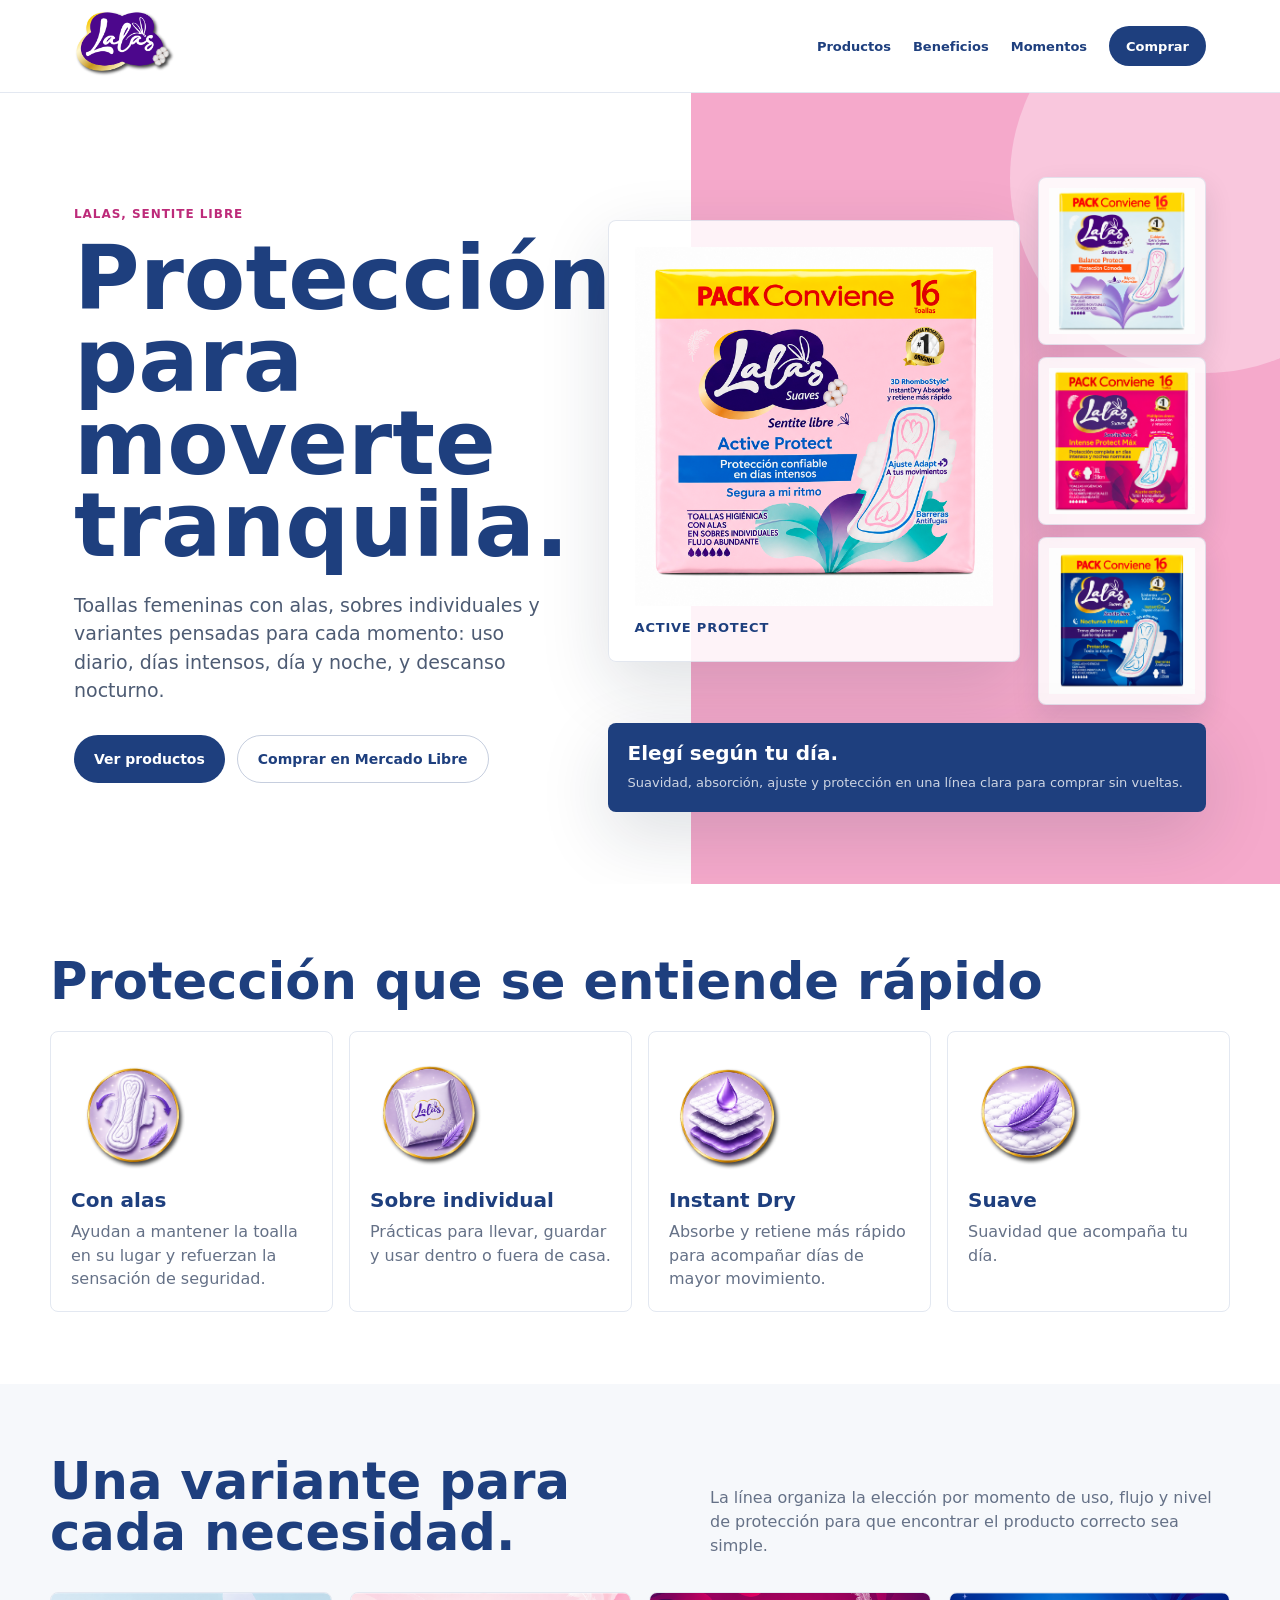
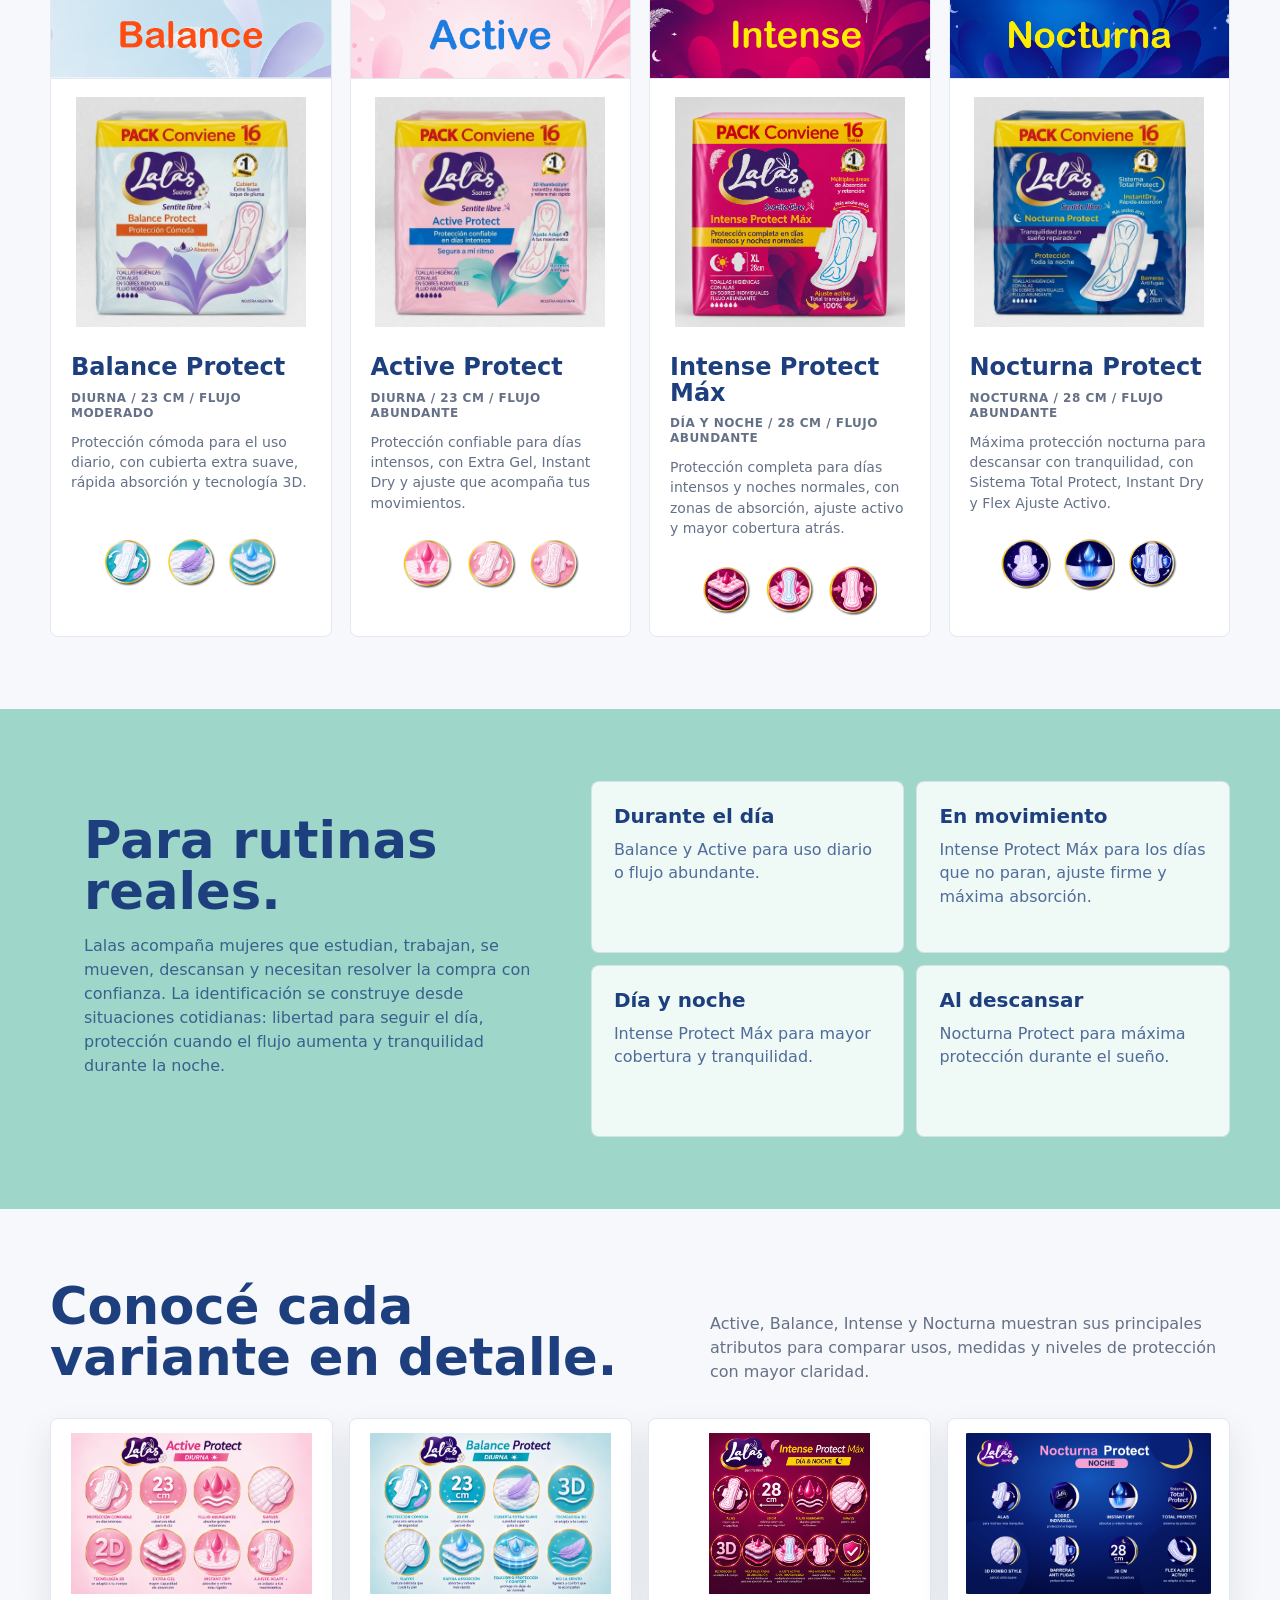
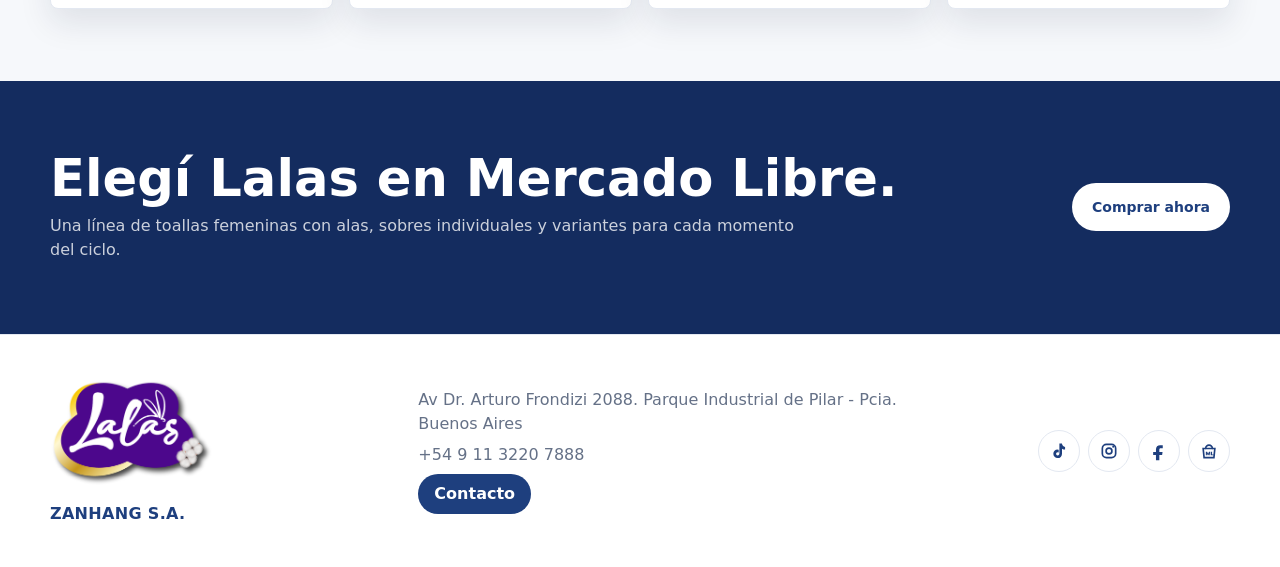
==== commit 32dc4759: "Actualizar sitio Lalas con materiales finales" ====
--- a/index.html
+++ b/index.html
@@ -6,7 +6,7 @@
     <title>Lalas - Protección para cada momento</title>
     <meta
       name="description"
-      content="Lalas Suaves: toallas femeninas con alas, sobres individuales y variantes para uso diario, días intensos y protección nocturna."
+      content="Lalas, sentite libre: toallas femeninas con alas, sobres individuales y variantes para uso diario, días intensos y protección nocturna."
     />
     <link rel="icon" href="favicon.ico" sizes="any" />
     <link rel="icon" type="image/png" href="assets/favicon-32.png" />
@@ -19,7 +19,7 @@
         <a href="#inicio" aria-label="Lalas inicio">
           <img
             class="logo"
-            src="assets/lalas-logo-transparente.png"
+            src="assets/finales-2026-08/logo/recurso-50.png"
             alt="Lalas"
           />
         </a>
@@ -53,7 +53,7 @@
       <section class="hero producto product-hero">
         <div class="hero-inner product-hero-inner">
           <div>
-            <div class="eyebrow">Lalas Suaves</div>
+            <div class="eyebrow">Lalas, sentite libre</div>
             <h1 class="hero-title">Protección para moverte tranquila.</h1>
             <p class="hero-copy">
               Toallas femeninas con alas, sobres individuales y variantes
@@ -75,23 +75,23 @@
           <div class="hero-showcase" aria-label="Productos Lalas">
             <div class="hero-pack-card hero-pack-card-main">
               <img
-                src="assets/productos/active-pack.png"
-                alt="Pack Lalas Active Protect"
+                src="assets/finales-2026-08/mockups/active-mockup.png"
+                alt="Mockup Lalas Active Protect"
               />
               <span>Active Protect</span>
             </div>
             <div class="hero-pack-stack">
               <img
-                src="assets/productos/balance-pack.png"
-                alt="Pack Lalas Balance Protect"
-              />
-              <img
-                src="assets/productos/intense-pack.png"
-                alt="Pack Lalas Intense Protect Máx"
-              />
-              <img
-                src="assets/productos/nocturna-pack.png"
-                alt="Pack Lalas Nocturna Protect"
+                src="assets/finales-2026-08/mockups/balance-mockup.png"
+                alt="Mockup Lalas Balance Protect"
+              />
+              <img
+                src="assets/finales-2026-08/mockups/intense-mockup.png"
+                alt="Mockup Lalas Intense Protect Máx"
+              />
+              <img
+                src="assets/finales-2026-08/mockups/nocturna-mockup.png"
+                alt="Mockup Lalas Nocturna Protect"
               />
             </div>
             <div class="claim-card dark hero-claim">
@@ -105,11 +105,12 @@
         </div>
       </section>
 
-      <section class="section">
+      <section id="beneficios" class="section">
         <div class="container">
+          <h2 class="benefits-general-title">Protección que se entiende rápido</h2>
           <div class="benefit-icons">
             <article class="benefit-icon-card">
-              <img src="assets/agencia-final/balance-alas.png" alt="" />
+              <img src="assets/finales-2026-08/iconos/generales/con-alas.png" alt="" />
               <strong>Con alas</strong>
               <p>
                 Ayudan a mantener la toalla en su lugar y refuerzan la sensación
@@ -117,14 +118,14 @@
               </p>
             </article>
             <article class="benefit-icon-card">
-              <img src="assets/agencia-final/nocturna-sobre.png" alt="" />
+              <img src="assets/finales-2026-08/iconos/generales/sobre-individual.png" alt="" />
               <strong>Sobre individual</strong>
               <p>
                 Prácticas para llevar, guardar y usar dentro o fuera de casa.
               </p>
             </article>
             <article class="benefit-icon-card">
-              <img src="assets/agencia-final/nocturna-instant-dry.png" alt="" />
+              <img src="assets/finales-2026-08/iconos/generales/instant-dry.png" alt="" />
               <strong>Instant Dry</strong>
               <p>
                 Absorbe y retiene más rápido para acompañar días de mayor
@@ -132,14 +133,10 @@
               </p>
             </article>
             <article class="benefit-icon-card">
-              <img
-                src="assets/agencia-final/nocturna-total-protect.png"
-                alt=""
-              />
-              <strong>Total Protect</strong>
+              <img src="assets/finales-2026-08/iconos/generales/suave.png" alt="" />
+              <strong>Suave</strong>
               <p>
-                Protección funcional para elegir con confianza en el momento de
-                compra.
+                Suavidad que acompaña tu día.
               </p>
             </article>
           </div>
@@ -162,12 +159,18 @@
                 src="assets/agencia-final/banner-balance-normalizado.png"
                 alt=""
               />
-              <div class="product-visual">
+              <button
+                class="product-visual product-zoom"
+                type="button"
+                data-modal-image="assets/iconos/placa-balance-protect.png"
+                data-modal-alt="Beneficios de Lalas Balance Protect"
+                aria-label="Ver beneficios de Lalas Balance Protect"
+              >
                 <img
-                  src="assets/productos/balance-product.png"
+                  src="assets/finales-2026-08/packaging/balance.png"
                   alt="Lalas Balance Protect"
                 />
-              </div>
+              </button>
               <div class="product-copy">
                 <h3>Balance Protect</h3>
                 <span>Diurna / 23 cm / flujo moderado</span>
@@ -176,18 +179,17 @@
                   suave, rápida absorción y tecnología 3D.
                 </p>
                 <div class="official-icons" aria-label="Beneficios destacados">
-                  <img src="assets/agencia-final/balance-alas.png" alt="Alas" />
-                  <img
-                    src="assets/agencia-final/balance-23cm.png"
-                    alt="23 cm"
-                  />
-                  <img
-                    src="assets/agencia-final/balance-extra-suave.png"
-                    alt="Cubierta extra suave"
-                  />
-                  <img
-                    src="assets/agencia-final/balance-3d.png"
-                    alt="Tecnología 3D"
+                  <img
+                    src="assets/finales-2026-08/iconos/balance/esencial-1.png"
+                    alt=""
+                  />
+                  <img
+                    src="assets/finales-2026-08/iconos/balance/esencial-2.png"
+                    alt=""
+                  />
+                  <img
+                    src="assets/finales-2026-08/iconos/balance/esencial-3.png"
+                    alt=""
                   />
                 </div>
               </div>
@@ -199,12 +201,18 @@
                 src="assets/agencia-final/banner-active-normalizado.png"
                 alt=""
               />
-              <div class="product-visual">
+              <button
+                class="product-visual product-zoom"
+                type="button"
+                data-modal-image="assets/iconos/placa-active-protect.png"
+                data-modal-alt="Beneficios de Lalas Active Protect"
+                aria-label="Ver beneficios de Lalas Active Protect"
+              >
                 <img
-                  src="assets/productos/active-product.png"
+                  src="assets/finales-2026-08/packaging/active.png"
                   alt="Lalas Active Protect"
                 />
-              </div>
+              </button>
               <div class="product-copy">
                 <h3>Active Protect</h3>
                 <span>Diurna / 23 cm / flujo abundante</span>
@@ -213,18 +221,17 @@
                   Instant Dry y ajuste que acompaña tus movimientos.
                 </p>
                 <div class="official-icons" aria-label="Beneficios destacados">
-                  <img src="assets/agencia-final/active-23cm.png" alt="23 cm" />
-                  <img
-                    src="assets/agencia-final/active-flujo.png"
-                    alt="Flujo abundante"
-                  />
-                  <img
-                    src="assets/agencia-final/active-extra-gel.png"
-                    alt="Extra Gel"
-                  />
-                  <img
-                    src="assets/agencia-final/active-ajuste.png"
-                    alt="Ajuste Adapt+"
+                  <img
+                    src="assets/finales-2026-08/iconos/active/esencial-1.png"
+                    alt=""
+                  />
+                  <img
+                    src="assets/finales-2026-08/iconos/active/esencial-2.png"
+                    alt=""
+                  />
+                  <img
+                    src="assets/finales-2026-08/iconos/active/esencial-3.png"
+                    alt=""
                   />
                 </div>
               </div>
@@ -236,12 +243,18 @@
                 src="assets/agencia-final/banner-intense-normalizado.png"
                 alt=""
               />
-              <div class="product-visual">
+              <button
+                class="product-visual product-zoom"
+                type="button"
+                data-modal-image="assets/finales-2026-08/beneficios/flyer-beneficios-finales.png"
+                data-modal-alt="Beneficios de Lalas Intense Protect Máx"
+                aria-label="Ver beneficios de Lalas Intense Protect Máx"
+              >
                 <img
-                  src="assets/productos/intense-product_f.png"
+                  src="assets/finales-2026-08/packaging/intense.png"
                   alt="Lalas Intense Protect Máx"
                 />
-              </div>
+              </button>
               <div class="product-copy">
                 <h3>Intense Protect Máx</h3>
                 <span>Día y noche / 28 cm / flujo abundante</span>
@@ -251,20 +264,16 @@
                 </p>
                 <div class="official-icons" aria-label="Beneficios destacados">
                   <img
-                    src="assets/agencia-final/intense-28cm.png"
-                    alt="28 cm"
-                  />
-                  <img
-                    src="assets/agencia-final/intense-flujo.png"
-                    alt="Flujo abundante"
-                  />
-                  <img
-                    src="assets/agencia-final/intense-ajuste-activo.png"
-                    alt="Ajuste activo"
-                  />
-                  <img
-                    src="assets/agencia-final/intense-mas-anchas.png"
-                    alt="Más anchas atrás"
+                    src="assets/finales-2026-08/iconos/intense/esencial-1.png"
+                    alt=""
+                  />
+                  <img
+                    src="assets/finales-2026-08/iconos/intense/esencial-2.png"
+                    alt=""
+                  />
+                  <img
+                    src="assets/finales-2026-08/iconos/intense/esencial-3.png"
+                    alt=""
                   />
                 </div>
               </div>
@@ -276,12 +285,18 @@
                 src="assets/agencia-final/banner-nocturna-normalizado.png"
                 alt=""
               />
-              <div class="product-visual">
+              <button
+                class="product-visual product-zoom"
+                type="button"
+                data-modal-image="assets/agencia-final/placa-nocturna-web.png"
+                data-modal-alt="Beneficios de Lalas Nocturna Protect"
+                aria-label="Ver beneficios de Lalas Nocturna Protect"
+              >
                 <img
-                  src="assets/productos/nocturna-product.png"
+                  src="assets/finales-2026-08/packaging/nocturna.png"
                   alt="Lalas Nocturna Protect"
                 />
-              </div>
+              </button>
               <div class="product-copy">
                 <h3>Nocturna Protect</h3>
                 <span>Nocturna / 28 cm / flujo abundante</span>
@@ -291,86 +306,21 @@
                 </p>
                 <div class="official-icons" aria-label="Beneficios destacados">
                   <img
-                    src="assets/agencia-final/nocturna-28cm.png"
-                    alt="28 cm"
-                  />
-                  <img
-                    src="assets/agencia-final/nocturna-instant-dry.png"
-                    alt="Instant Dry"
-                  />
-                  <img
-                    src="assets/agencia-final/nocturna-total-protect.png"
-                    alt="Sistema Total Protect"
-                  />
-                  <img
-                    src="assets/agencia-final/nocturna-flex.png"
-                    alt="Flex Ajuste Activo"
+                    src="assets/finales-2026-08/iconos/nocturna/esencial-1.png"
+                    alt=""
+                  />
+                  <img
+                    src="assets/finales-2026-08/iconos/nocturna/esencial-2.png"
+                    alt=""
+                  />
+                  <img
+                    src="assets/finales-2026-08/iconos/nocturna/esencial-3.png"
+                    alt=""
                   />
                 </div>
               </div>
             </article>
           </div>
-        </div>
-      </section>
-
-      <section id="beneficios" class="section">
-        <div class="container">
-          <div class="section-head">
-            <h2 class="section-title">Protección que se entiende rápido.</h2>
-            <p class="section-intro">
-              Cada beneficio está pensado para resolver una necesidad concreta:
-              absorción, ajuste, suavidad y cobertura para que elegir sea
-              simple.
-            </p>
-          </div>
-          <div class="feature-band">
-            <article>
-              <img src="assets/agencia-final/nocturna-flex.png" alt="" />
-              <div>
-                <strong>Flex ajuste activo</strong>
-                <p>Se adapta al cuerpo y acompaña el movimiento cotidiano.</p>
-              </div>
-            </article>
-            <article>
-              <img src="assets/agencia-final/nocturna-barreras.png" alt="" />
-              <div>
-                <strong>Barreras anti fugas</strong>
-                <p>
-                  Mayor sensación de seguridad para seguir el día con
-                  tranquilidad.
-                </p>
-              </div>
-            </article>
-            <article>
-              <img src="assets/agencia-final/nocturna-3d-rombo.png" alt="" />
-              <div>
-                <strong>Tecnología 3D</strong>
-                <p>Textura diseñada para confort y distribución del flujo.</p>
-              </div>
-            </article>
-            <article>
-              <img src="assets/agencia-final/nocturna-28cm.png" alt="" />
-              <div>
-                <strong>Mayor cobertura</strong>
-                <p>
-                  Formato 28 cm para protección día y noche o descanso nocturno.
-                </p>
-              </div>
-            </article>
-          </div>
-          <figure class="lifestyle-feature movement">
-            <img
-              src="assets/lifestyle/rutina-movimiento.jpg"
-              alt="Mujer caminando en la ciudad"
-            />
-            <figcaption>
-              <strong>Seguridad para seguir el día.</strong>
-              <span
-                >Ajuste, alas y cobertura pensados para acompañar el movimiento
-                cotidiano.</span
-              >
-            </figcaption>
-          </figure>
         </div>
       </section>
 
@@ -397,8 +347,8 @@
               <article>
                 <strong>En movimiento</strong
                 ><span
-                  >Alas, ajuste y sobres individuales para llevar a todos
-                  lados.</span
+                  >Intense Protect Máx para los días que no paran, ajuste firme
+                  y máxima absorción.</span
                 >
               </article>
               <article>
@@ -458,12 +408,12 @@
             <button
               class="board-link"
               type="button"
-              data-modal-image="assets/iconos/placa-intense-protect-max.png"
+              data-modal-image="assets/finales-2026-08/beneficios/flyer-beneficios-finales.png"
               data-modal-alt="Beneficios de Lalas Intense Protect Máx"
               aria-label="Ver beneficios de Lalas Intense Protect Máx"
             >
               <img
-                src="assets/iconos/placa-intense-protect-max.png"
+                src="assets/finales-2026-08/beneficios/flyer-beneficios-finales.png"
                 alt="Beneficios de Lalas Intense Protect Máx"
               />
             </button>
@@ -503,6 +453,51 @@
       </section>
     </main>
 
+    <footer class="site-footer">
+      <div class="container footer-grid">
+        <div class="footer-brand">
+          <img
+            src="assets/finales-2026-08/logo/recurso-50.png"
+            alt="Lalas"
+          />
+          <strong>ZANHANG S.A.</strong>
+        </div>
+        <div class="footer-info">
+          <p>Av Dr. Arturo Frondizi 2088. Parque Industrial de Pilar - Pcia. Buenos Aires</p>
+          <p>+54 9 11 3220 7888</p>
+          <a class="footer-contact" href="mailto:servicioalcliente@zanhang.com.ar">
+            Contacto
+          </a>
+        </div>
+        <div class="footer-social" aria-label="Redes sociales">
+          <a href="https://www.tiktok.com/@lalas.argentina" target="_blank" rel="noopener" aria-label="TikTok">
+            <svg viewBox="0 0 24 24" aria-hidden="true" focusable="false">
+              <path fill="currentColor" d="M15.5 3c.35 2.2 1.65 3.65 3.8 4.15v3.1a7.3 7.3 0 0 1-3.7-1.05v5.95c0 3.25-2.15 5.35-5.25 5.35A5.05 5.05 0 0 1 5.2 15.4c0-3.05 2.35-5.25 5.45-5.05.35.02.68.08 1 .17v3.2a2.55 2.55 0 0 0-1.1-.25 1.9 1.9 0 0 0-2.05 1.93 1.9 1.9 0 0 0 2.02 1.9c1.2 0 1.95-.78 1.95-2.17V3h3.03Z" />
+            </svg>
+          </a>
+          <a href="https://www.instagram.com/lalas.argentina/" target="_blank" rel="noopener" aria-label="Instagram">
+            <svg viewBox="0 0 24 24" aria-hidden="true" focusable="false">
+              <rect x="4" y="4" width="16" height="16" rx="5" fill="none" stroke="currentColor" stroke-width="2" />
+              <circle cx="12" cy="12" r="3.5" fill="none" stroke="currentColor" stroke-width="2" />
+              <circle cx="17" cy="7" r="1.2" fill="currentColor" />
+            </svg>
+          </a>
+          <a href="https://www.facebook.com/profile.php?id=61590664918803" target="_blank" rel="noopener" aria-label="Facebook">
+            <svg viewBox="0 0 24 24" aria-hidden="true" focusable="false">
+              <path fill="currentColor" d="M14.15 8.6h2.35V5.15A12.7 12.7 0 0 0 13.4 5c-3.08 0-5.05 1.82-5.05 5.15v2.9H5v3.85h3.35V23h4.05v-6.1h3.35l.52-3.85H12.4v-2.52c0-1.1.28-1.93 1.75-1.93Z" />
+            </svg>
+          </a>
+          <a href="#" aria-label="Mercado Libre próximamente">
+            <svg viewBox="0 0 24 24" aria-hidden="true" focusable="false">
+              <path fill="none" stroke="currentColor" stroke-width="2" d="M5 9h14l-1.1 11H6.1L5 9Z" />
+              <path fill="none" stroke="currentColor" stroke-width="2" stroke-linecap="round" d="M8 9a4 4 0 0 1 8 0" />
+              <path fill="currentColor" d="M8.2 13h1.6l1.1 2.2 1.1-2.2h1.6v4.2h-1.25v-2.1l-1 2.1h-.9l-1-2.1v2.1H8.2V13Zm6.2 0h1.3v3.1h2.1v1.1h-3.4V13Z" />
+            </svg>
+          </a>
+        </div>
+      </div>
+    </footer>
+
     <dialog class="image-modal" id="image-modal" aria-label="Vista ampliada">
       <button class="modal-close" type="button" aria-label="Cerrar imagen">
         ×
--- a/styles.css
+++ b/styles.css
@@ -651,7 +651,7 @@
 
 .closing h2 {
   margin-bottom: 10px;
-  font-size: 44px;
+  font-size: clamp(34px, 4vw, 56px);
   line-height: 1;
   letter-spacing: 0;
 }
@@ -734,6 +734,14 @@
   grid-column: 1 / -1;
 }
 
+.benefits-general-title {
+  margin: 0 0 24px;
+  color: var(--azul);
+  font-size: clamp(34px, 4vw, 56px);
+  line-height: 1;
+  letter-spacing: 0;
+}
+
 .benefit-icons {
   display: grid;
   grid-template-columns: repeat(4, minmax(0, 1fr));
@@ -794,10 +802,25 @@
 
 .product-visual {
   min-height: 220px;
+  width: 100%;
+  border: 0;
+  background: transparent;
   display: flex;
   align-items: center;
   justify-content: center;
   padding: 18px 18px 8px;
+}
+
+.product-zoom {
+  cursor: zoom-in;
+  transition: transform 160ms ease, background 160ms ease;
+}
+
+.product-zoom:hover,
+.product-zoom:focus-visible {
+  background: rgba(30, 63, 126, 0.035);
+  transform: translateY(-2px);
+  outline: 0;
 }
 
 .product-visual img {
@@ -900,8 +923,9 @@
 
 .moment-layout .mint-panel h2 {
   margin-bottom: 16px;
-  font-size: clamp(34px, 4vw, 54px);
+  font-size: clamp(34px, 4vw, 56px);
   line-height: 1;
+  letter-spacing: 0;
 }
 
 .moment-cards {
@@ -1033,8 +1057,9 @@
 .lifestyle-copy h2 {
   margin-bottom: 16px;
   color: var(--azul);
-  font-size: clamp(32px, 4vw, 52px);
+  font-size: clamp(34px, 4vw, 56px);
   line-height: 1;
+  letter-spacing: 0;
 }
 
 .lifestyle-copy p {
@@ -1071,12 +1096,16 @@
 }
 
 .board-link {
-  display: block;
+  aspect-ratio: 1.48 / 1;
+  display: flex;
+  align-items: center;
+  justify-content: center;
   width: 100%;
-  padding: 0;
-  border: 0;
-  border-radius: var(--radio);
-  background: transparent;
+  padding: 14px;
+  border: 1px solid var(--linea);
+  border-radius: var(--radio);
+  background: var(--blanco);
+  box-shadow: 0 14px 32px rgba(19, 33, 59, 0.1);
   cursor: zoom-in;
   outline-offset: 4px;
   transition: transform 160ms ease, box-shadow 160ms ease;
@@ -1085,19 +1114,14 @@
 .board-link:hover,
 .board-link:focus-visible {
   transform: translateY(-3px);
+  box-shadow: 0 18px 42px rgba(19, 33, 59, 0.18);
 }
 
 .boards-grid img {
   width: 100%;
-  border: 1px solid var(--linea);
-  border-radius: var(--radio);
-  background: var(--blanco);
-  box-shadow: 0 14px 32px rgba(19, 33, 59, 0.1);
-}
-
-.board-link:hover img,
-.board-link:focus-visible img {
-  box-shadow: 0 18px 42px rgba(19, 33, 59, 0.18);
+  height: 100%;
+  border-radius: calc(var(--radio) - 2px);
+  object-fit: contain;
 }
 
 .image-modal {
@@ -1136,6 +1160,90 @@
   line-height: 1;
 }
 
+.site-footer {
+  padding: 44px 24px;
+  background: var(--blanco);
+  border-top: 1px solid var(--linea);
+  color: var(--azul);
+}
+
+.footer-grid {
+  display: grid;
+  grid-template-columns: minmax(180px, 0.65fr) minmax(0, 1fr) minmax(260px, auto);
+  gap: 28px;
+  align-items: center;
+}
+
+.footer-brand {
+  display: grid;
+  gap: 10px;
+}
+
+.footer-brand img {
+  width: 164px;
+  height: auto;
+}
+
+.footer-brand strong {
+  font-size: 16px;
+  letter-spacing: 0.02em;
+}
+
+.footer-info {
+  display: grid;
+  gap: 8px;
+  color: var(--gris);
+  line-height: 1.45;
+}
+
+.footer-info p {
+  margin-bottom: 0;
+}
+
+.footer-contact {
+  width: fit-content;
+  min-height: 40px;
+  padding: 0 16px;
+  border-radius: 999px;
+  background: var(--azul);
+  color: var(--blanco);
+  display: inline-flex;
+  align-items: center;
+  font-weight: 900;
+}
+
+.footer-social {
+  display: flex;
+  flex-wrap: wrap;
+  justify-content: end;
+  gap: 8px;
+}
+
+.footer-social a {
+  width: 42px;
+  height: 42px;
+  min-height: 42px;
+  padding: 0;
+  border: 1px solid var(--linea);
+  border-radius: 999px;
+  display: inline-flex;
+  align-items: center;
+  justify-content: center;
+  color: var(--azul);
+}
+
+.footer-social a:hover,
+.footer-social a:focus-visible {
+  background: var(--azul);
+  color: var(--blanco);
+}
+
+.footer-social svg {
+  width: 20px;
+  height: 20px;
+  display: block;
+}
+
 .route-note {
   border-top: 1px solid var(--linea);
   padding: 18px 24px 20px;
@@ -1201,12 +1309,17 @@
   }
 
   .product-hero-inner,
-  .moment-layout {
+  .moment-layout,
+  .footer-grid {
     grid-template-columns: 1fr;
   }
 
   .hero-showcase {
     min-height: auto;
+  }
+
+  .footer-social {
+    justify-content: start;
   }
 }
 
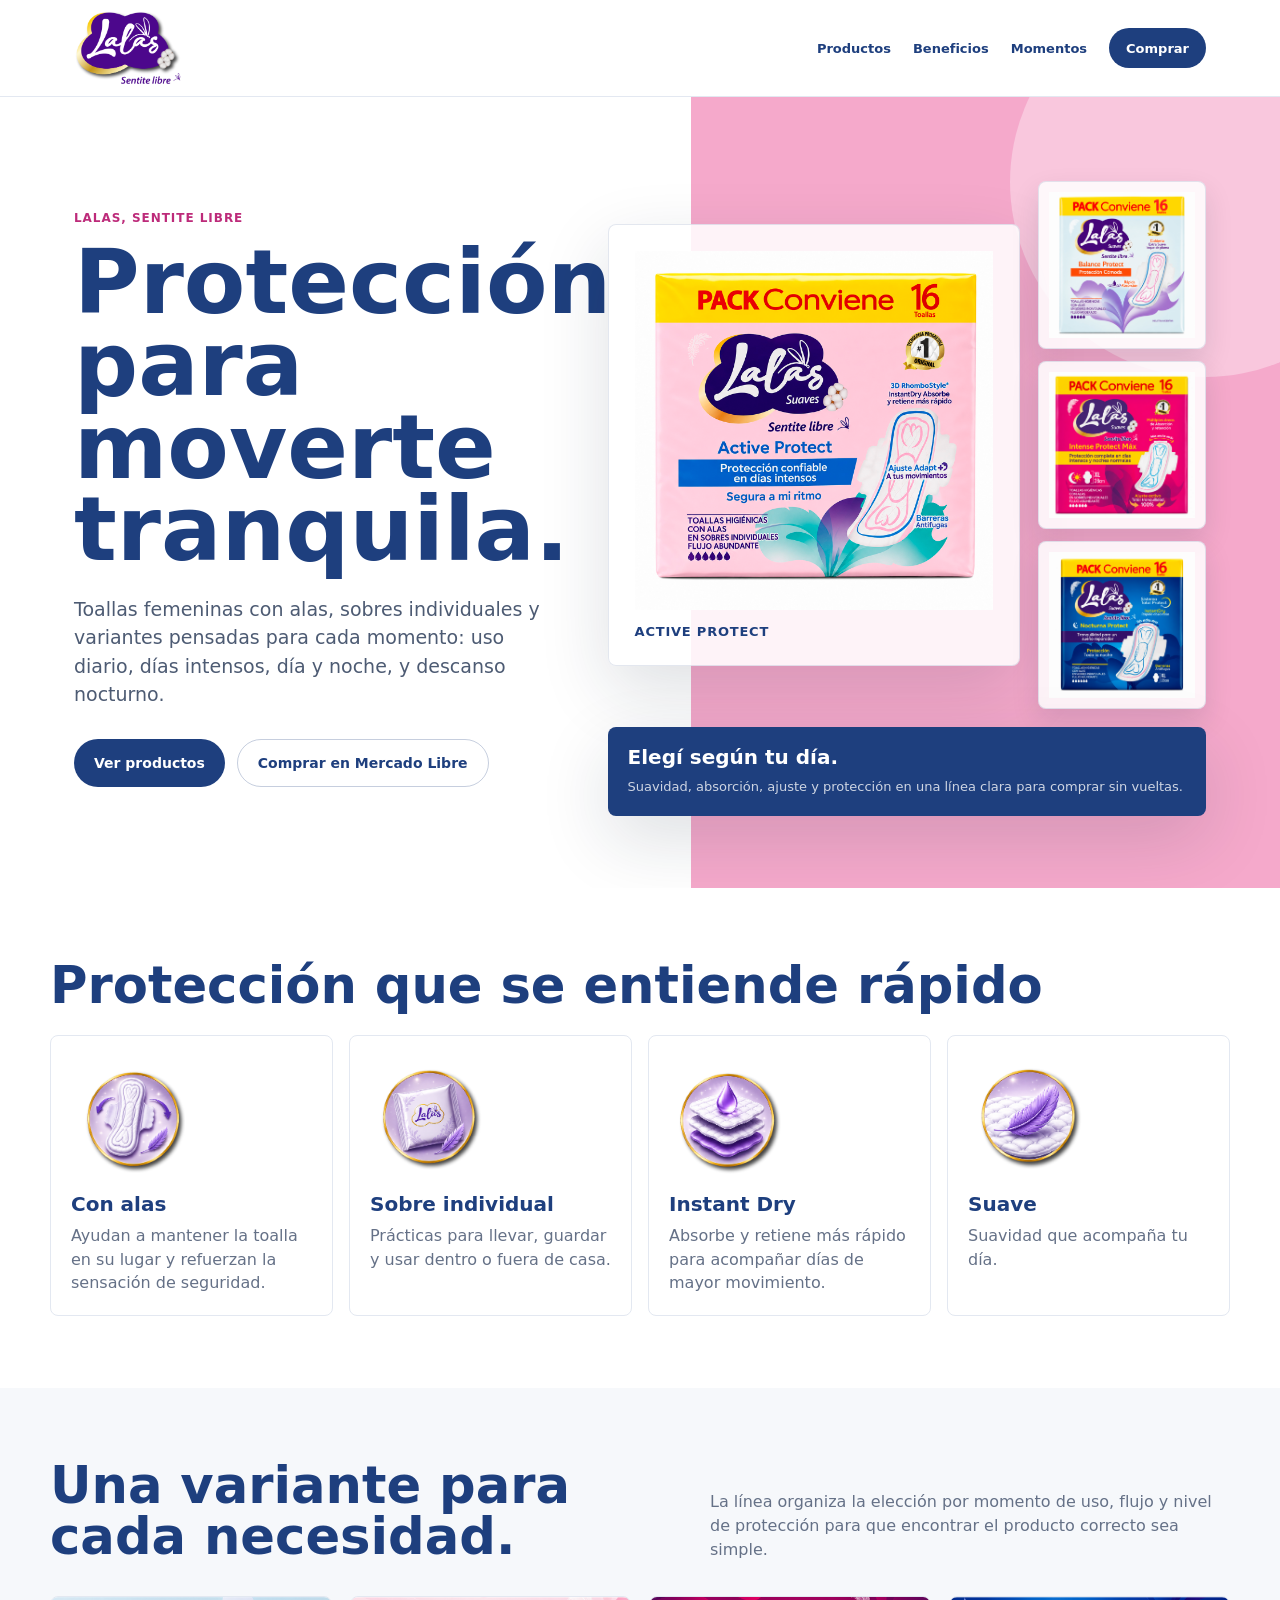
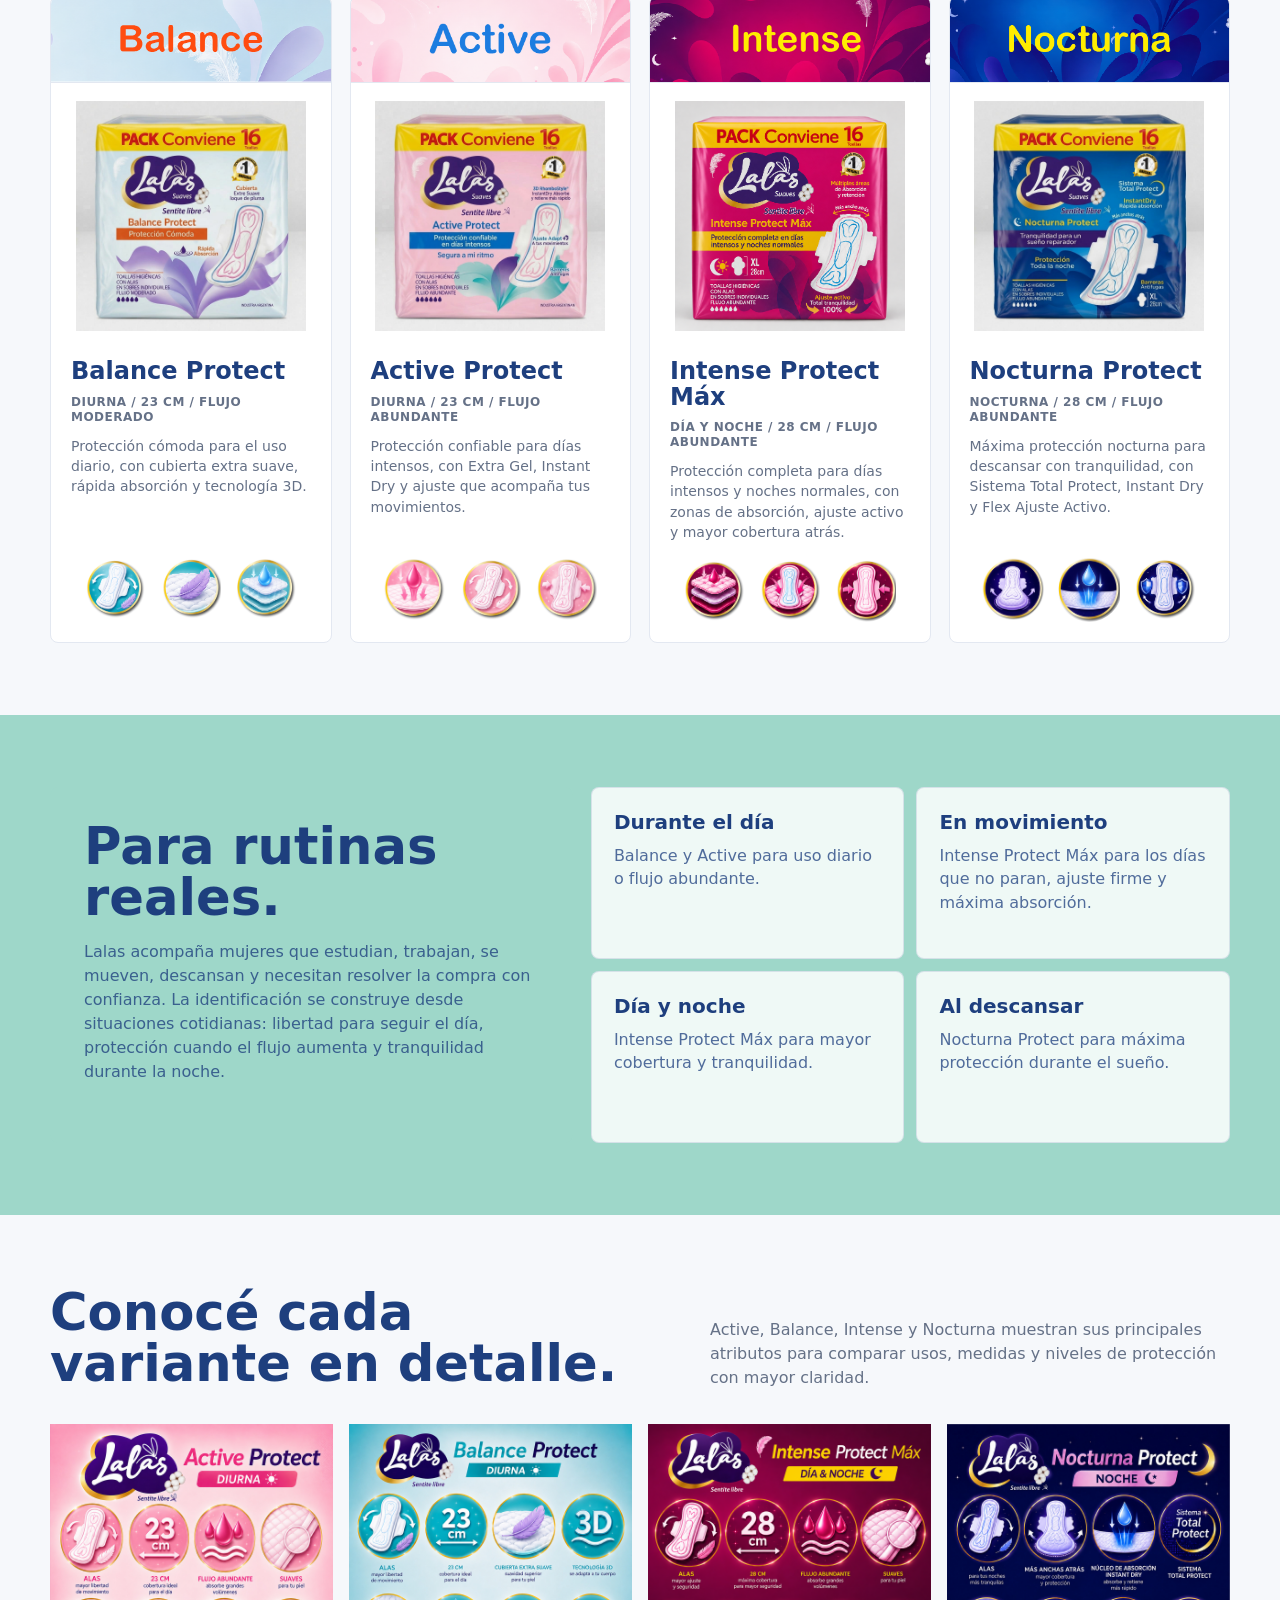
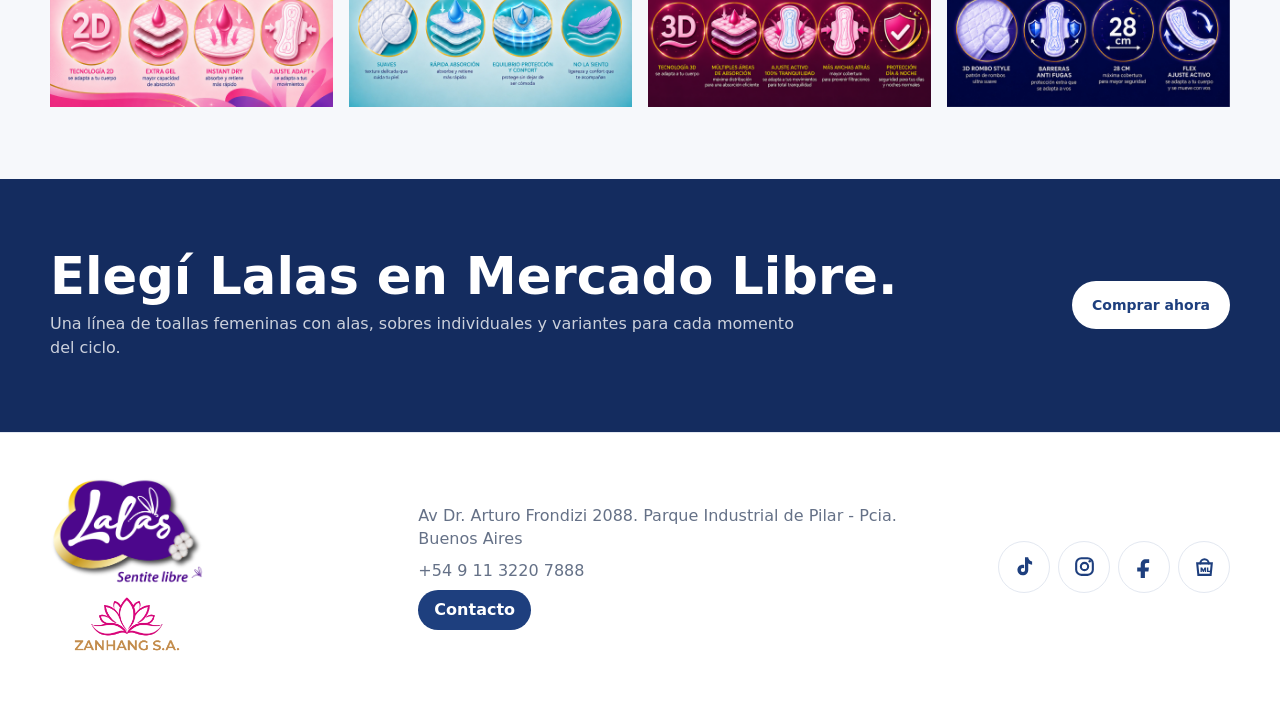
==== commit ed759c46: "Ajustar logos y placas finales Lalas" ====
--- a/index.html
+++ b/index.html
@@ -19,7 +19,7 @@
         <a href="#inicio" aria-label="Lalas inicio">
           <img
             class="logo"
-            src="assets/finales-2026-08/logo/recurso-50.png"
+            src="assets/finales-2026-08/logo/logo-new.png"
             alt="Lalas"
           />
         </a>
@@ -162,7 +162,7 @@
               <button
                 class="product-visual product-zoom"
                 type="button"
-                data-modal-image="assets/iconos/placa-balance-protect.png"
+                data-modal-image="assets/finales-2026-08/placas/balance-diurna.jpg"
                 data-modal-alt="Beneficios de Lalas Balance Protect"
                 aria-label="Ver beneficios de Lalas Balance Protect"
               >
@@ -204,7 +204,7 @@
               <button
                 class="product-visual product-zoom"
                 type="button"
-                data-modal-image="assets/iconos/placa-active-protect.png"
+                data-modal-image="assets/finales-2026-08/placas/active-diurna.jpg"
                 data-modal-alt="Beneficios de Lalas Active Protect"
                 aria-label="Ver beneficios de Lalas Active Protect"
               >
@@ -288,7 +288,7 @@
               <button
                 class="product-visual product-zoom"
                 type="button"
-                data-modal-image="assets/agencia-final/placa-nocturna-web.png"
+                data-modal-image="assets/finales-2026-08/placas/nocturna-noche.jpg"
                 data-modal-alt="Beneficios de Lalas Nocturna Protect"
                 aria-label="Ver beneficios de Lalas Nocturna Protect"
               >
@@ -384,24 +384,24 @@
             <button
               class="board-link"
               type="button"
-              data-modal-image="assets/iconos/placa-active-protect.png"
+              data-modal-image="assets/finales-2026-08/placas/active-diurna.jpg"
               data-modal-alt="Beneficios de Lalas Active Protect"
               aria-label="Ver beneficios de Lalas Active Protect"
             >
               <img
-                src="assets/iconos/placa-active-protect.png"
+                src="assets/finales-2026-08/placas/active-diurna.jpg"
                 alt="Beneficios de Lalas Active Protect"
               />
             </button>
             <button
               class="board-link"
               type="button"
-              data-modal-image="assets/iconos/placa-balance-protect.png"
+              data-modal-image="assets/finales-2026-08/placas/balance-diurna.jpg"
               data-modal-alt="Beneficios de Lalas Balance Protect"
               aria-label="Ver beneficios de Lalas Balance Protect"
             >
               <img
-                src="assets/iconos/placa-balance-protect.png"
+                src="assets/finales-2026-08/placas/balance-diurna.jpg"
                 alt="Beneficios de Lalas Balance Protect"
               />
             </button>
@@ -420,12 +420,12 @@
             <button
               class="board-link"
               type="button"
-              data-modal-image="assets/agencia-final/placa-nocturna-web.png"
+              data-modal-image="assets/finales-2026-08/placas/nocturna-noche.jpg"
               data-modal-alt="Beneficios de Lalas Nocturna Protect"
               aria-label="Ver beneficios de Lalas Nocturna Protect"
             >
               <img
-                src="assets/agencia-final/placa-nocturna-web.png"
+                src="assets/finales-2026-08/placas/nocturna-noche.jpg"
                 alt="Beneficios de Lalas Nocturna Protect"
               />
             </button>
@@ -456,11 +456,18 @@
     <footer class="site-footer">
       <div class="container footer-grid">
         <div class="footer-brand">
-          <img
-            src="assets/finales-2026-08/logo/recurso-50.png"
-            alt="Lalas"
-          />
-          <strong>ZANHANG S.A.</strong>
+          <div class="footer-brand-logos">
+            <img
+              class="footer-logo-lalas"
+              src="assets/finales-2026-08/logo/logo-new.png"
+              alt="Lalas"
+            />
+            <img
+              class="footer-logo-zanhang"
+              src="assets/finales-2026-08/logo/logo-zanhang.png"
+              alt="ZANHANG S.A."
+            />
+          </div>
         </div>
         <div class="footer-info">
           <p>Av Dr. Arturo Frondizi 2088. Parque Industrial de Pilar - Pcia. Buenos Aires</p>
--- a/styles.css
+++ b/styles.css
@@ -75,8 +75,8 @@
 }
 
 .logo {
-  width: 178px;
-  height: 72px;
+  width: 190px;
+  height: 76px;
   object-fit: contain;
   object-position: left center;
 }
@@ -597,15 +597,16 @@
   display: flex;
   align-items: center;
   justify-content: center;
-  gap: 9px;
-  margin-top: 10px;
+  gap: 10px;
+  margin-top: auto;
   padding-top: 4px;
 }
 
 .official-icons img {
-  width: 54px;
-  height: 54px;
-  flex: 0 0 54px;
+  width: 66px;
+  height: 66px;
+  flex: 0 0 66px;
+  display: block;
   object-fit: contain;
   border-radius: 50%;
 }
@@ -1096,31 +1097,31 @@
 }
 
 .board-link {
-  aspect-ratio: 1.48 / 1;
+  aspect-ratio: 1 / 1;
   display: flex;
   align-items: center;
   justify-content: center;
   width: 100%;
-  padding: 14px;
-  border: 1px solid var(--linea);
-  border-radius: var(--radio);
-  background: var(--blanco);
-  box-shadow: 0 14px 32px rgba(19, 33, 59, 0.1);
+  padding: 0;
+  border: 0;
+  border-radius: 0;
+  background: transparent;
+  box-shadow: none;
   cursor: zoom-in;
   outline-offset: 4px;
-  transition: transform 160ms ease, box-shadow 160ms ease;
+  transition: transform 160ms ease, filter 160ms ease;
 }
 
 .board-link:hover,
 .board-link:focus-visible {
   transform: translateY(-3px);
-  box-shadow: 0 18px 42px rgba(19, 33, 59, 0.18);
+  filter: drop-shadow(0 18px 24px rgba(19, 33, 59, 0.14));
 }
 
 .boards-grid img {
   width: 100%;
   height: 100%;
-  border-radius: calc(var(--radio) - 2px);
+  border-radius: 0;
   object-fit: contain;
 }
 
@@ -1175,13 +1176,28 @@
 }
 
 .footer-brand {
-  display: grid;
-  gap: 10px;
-}
-
-.footer-brand img {
-  width: 164px;
+  min-width: 0;
+}
+
+.footer-brand-logos {
+  display: flex;
+  flex-direction: column;
+  align-items: center;
+  gap: 8px;
+  width: fit-content;
+}
+
+.footer-logo-lalas {
+  width: 154px;
   height: auto;
+  flex: 0 0 auto;
+}
+
+.footer-logo-zanhang {
+  width: 154px;
+  max-height: 64px;
+  height: auto;
+  object-fit: contain;
 }
 
 .footer-brand strong {
@@ -1192,6 +1208,7 @@
 .footer-info {
   display: grid;
   gap: 8px;
+  justify-items: start;
   color: var(--gris);
   line-height: 1.45;
 }
@@ -1220,9 +1237,9 @@
 }
 
 .footer-social a {
-  width: 42px;
-  height: 42px;
-  min-height: 42px;
+  width: 52px;
+  height: 52px;
+  min-height: 52px;
   padding: 0;
   border: 1px solid var(--linea);
   border-radius: 999px;
@@ -1239,8 +1256,8 @@
 }
 
 .footer-social svg {
-  width: 20px;
-  height: 20px;
+  width: 25px;
+  height: 25px;
   display: block;
 }
 
@@ -1339,8 +1356,8 @@
   }
 
   .logo {
-    width: 144px;
-    height: 58px;
+    width: 154px;
+    height: 62px;
   }
 
   .nav-menu-button {
@@ -1441,6 +1458,15 @@
     min-height: auto;
   }
 
+  .footer-logo-lalas {
+    width: 142px;
+  }
+
+  .footer-logo-zanhang {
+    width: 142px;
+    max-height: 60px;
+  }
+
   .lifestyle-feature,
   .lifestyle-card {
     min-height: 280px;
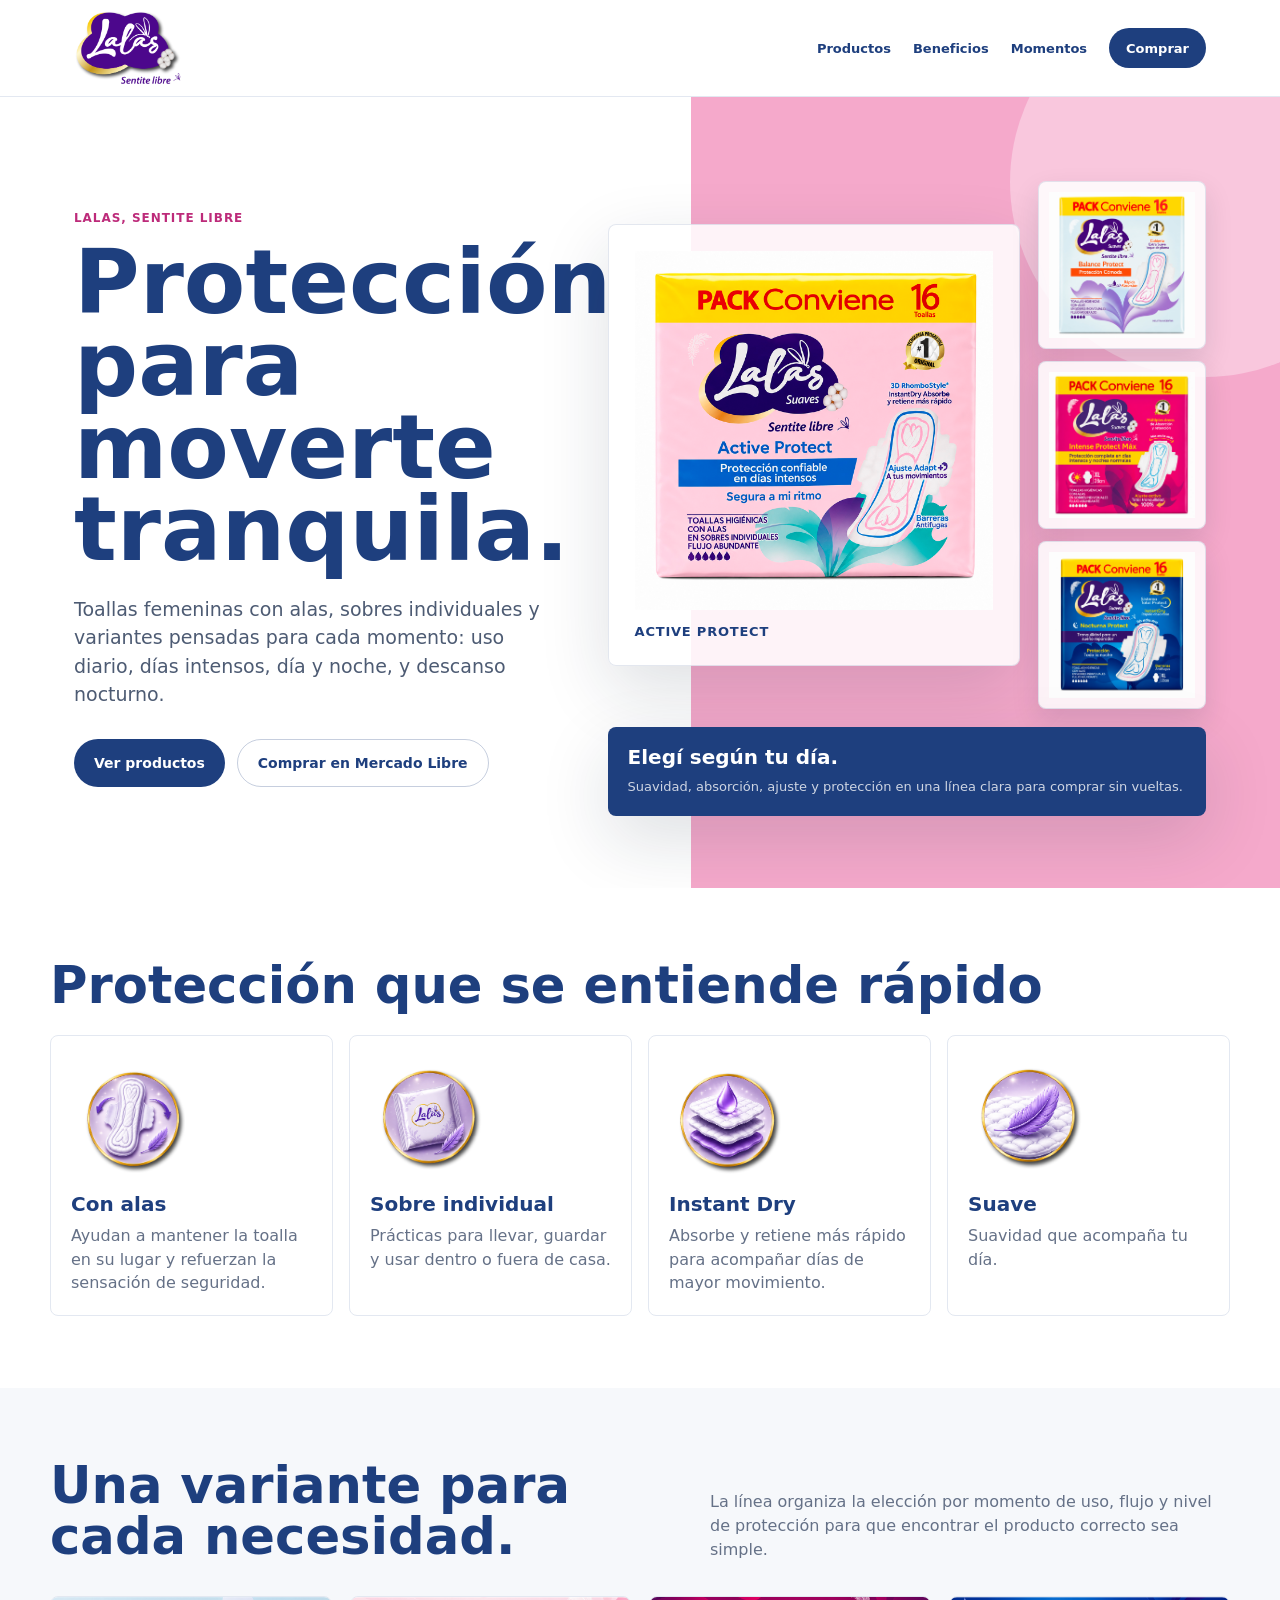
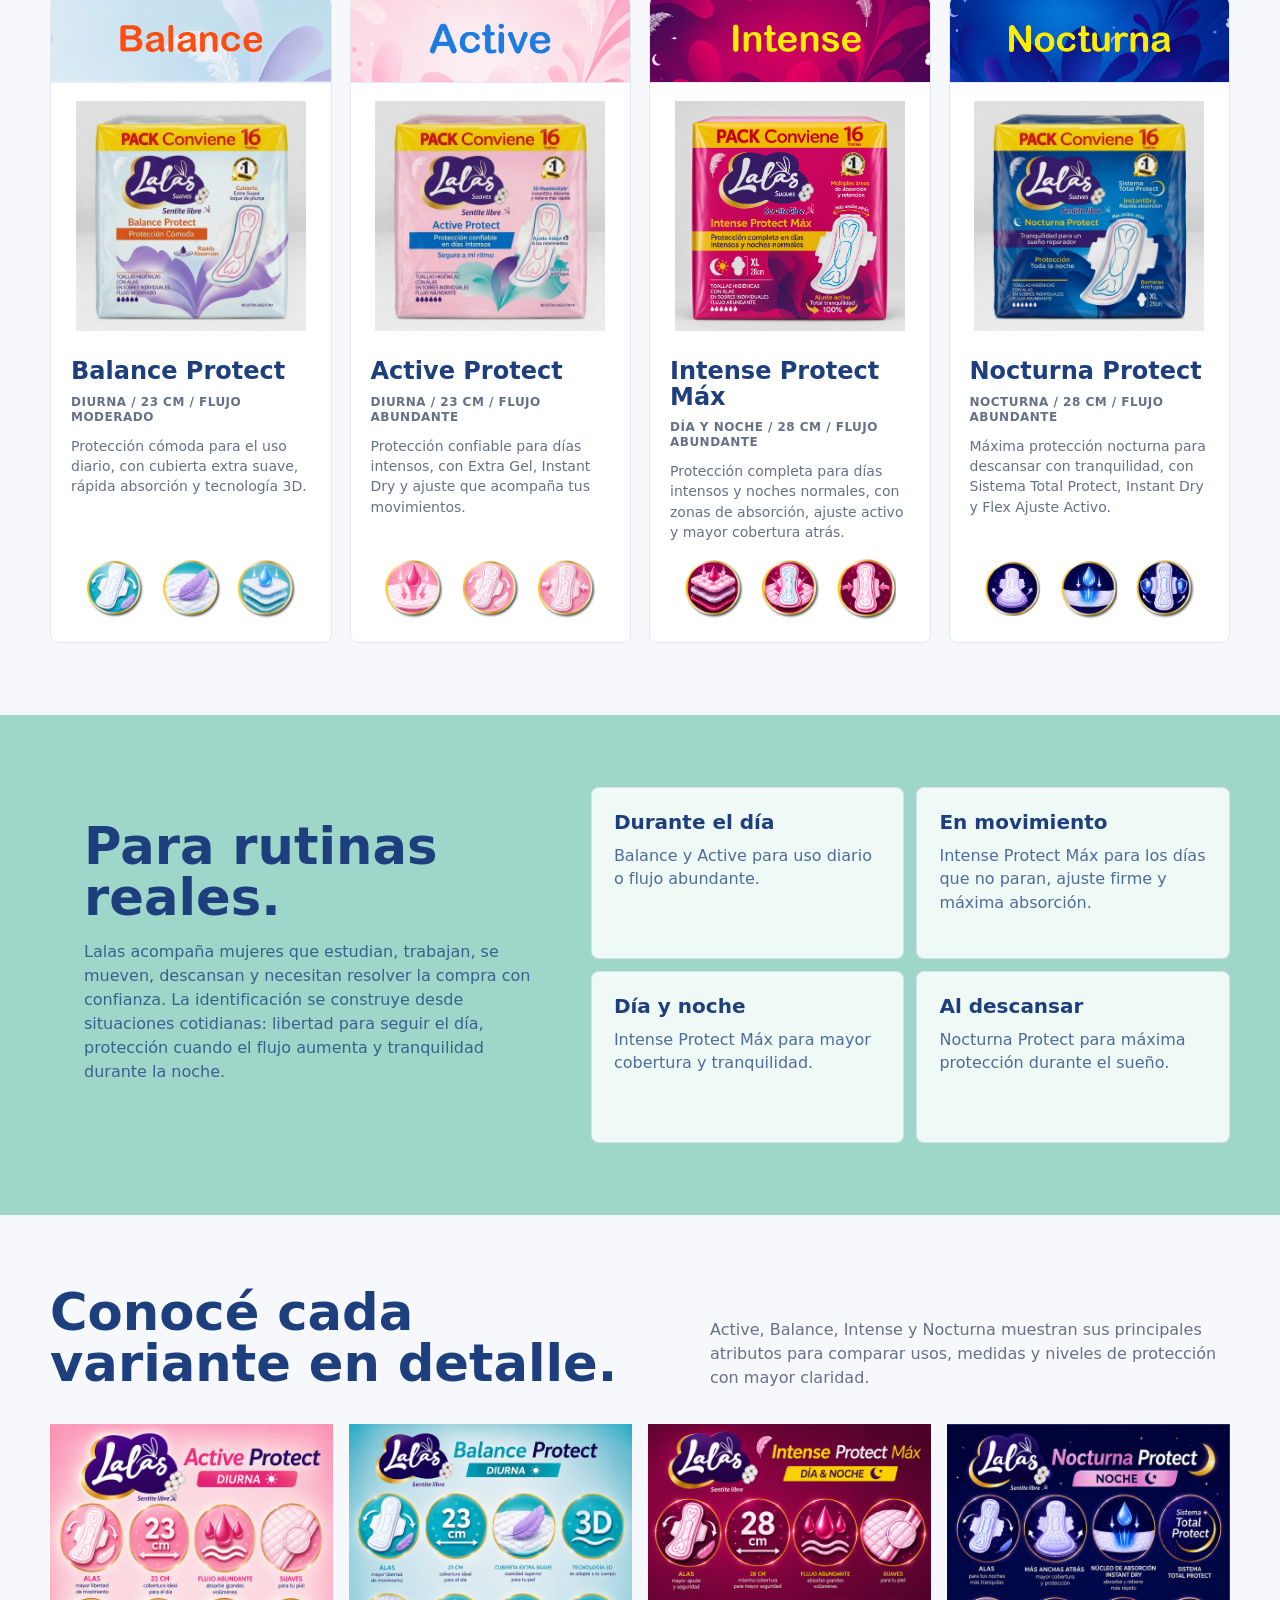
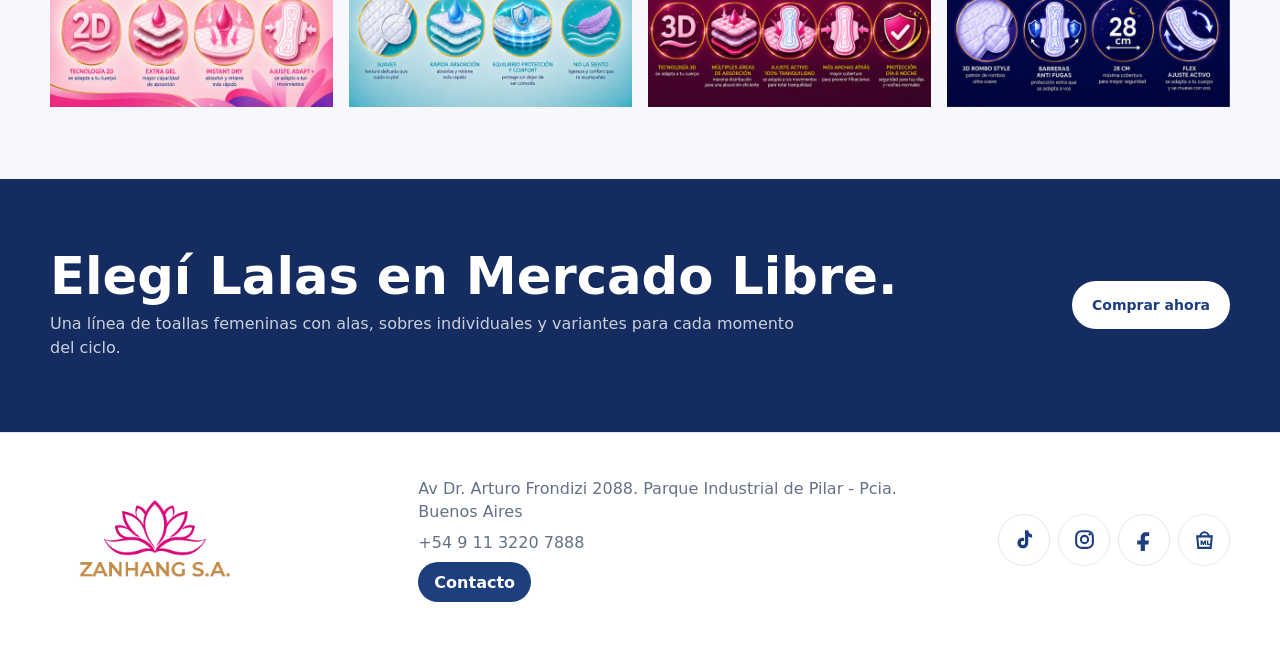
==== commit 837a768b: "Ajustar footer e iconos normalizados" ====
--- a/index.html
+++ b/index.html
@@ -458,11 +458,6 @@
         <div class="footer-brand">
           <div class="footer-brand-logos">
             <img
-              class="footer-logo-lalas"
-              src="assets/finales-2026-08/logo/logo-new.png"
-              alt="Lalas"
-            />
-            <img
               class="footer-logo-zanhang"
               src="assets/finales-2026-08/logo/logo-zanhang.png"
               alt="ZANHANG S.A."
--- a/styles.css
+++ b/styles.css
@@ -1187,15 +1187,9 @@
   width: fit-content;
 }
 
-.footer-logo-lalas {
-  width: 154px;
-  height: auto;
-  flex: 0 0 auto;
-}
-
 .footer-logo-zanhang {
-  width: 154px;
-  max-height: 64px;
+  width: 210px;
+  max-height: 92px;
   height: auto;
   object-fit: contain;
 }
@@ -1458,13 +1452,9 @@
     min-height: auto;
   }
 
-  .footer-logo-lalas {
-    width: 142px;
-  }
-
   .footer-logo-zanhang {
-    width: 142px;
-    max-height: 60px;
+    width: 180px;
+    max-height: 82px;
   }
 
   .lifestyle-feature,
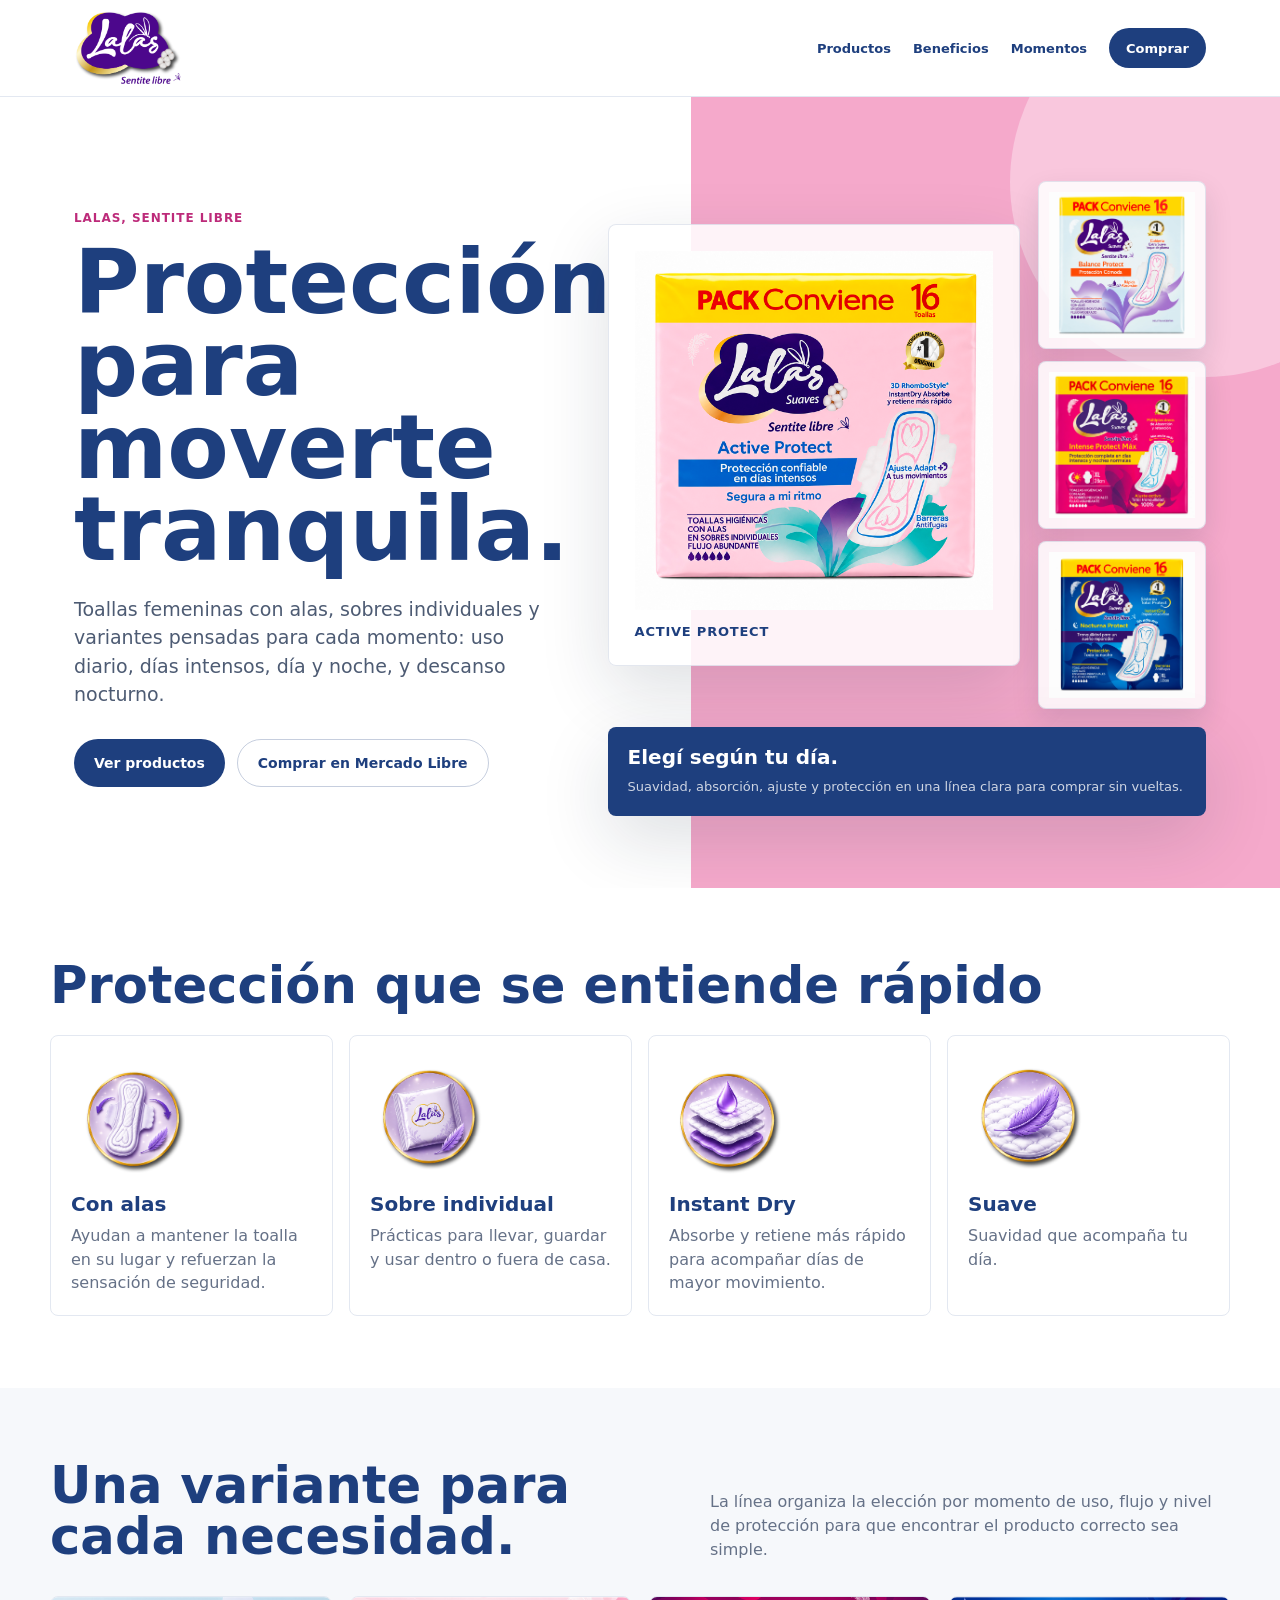
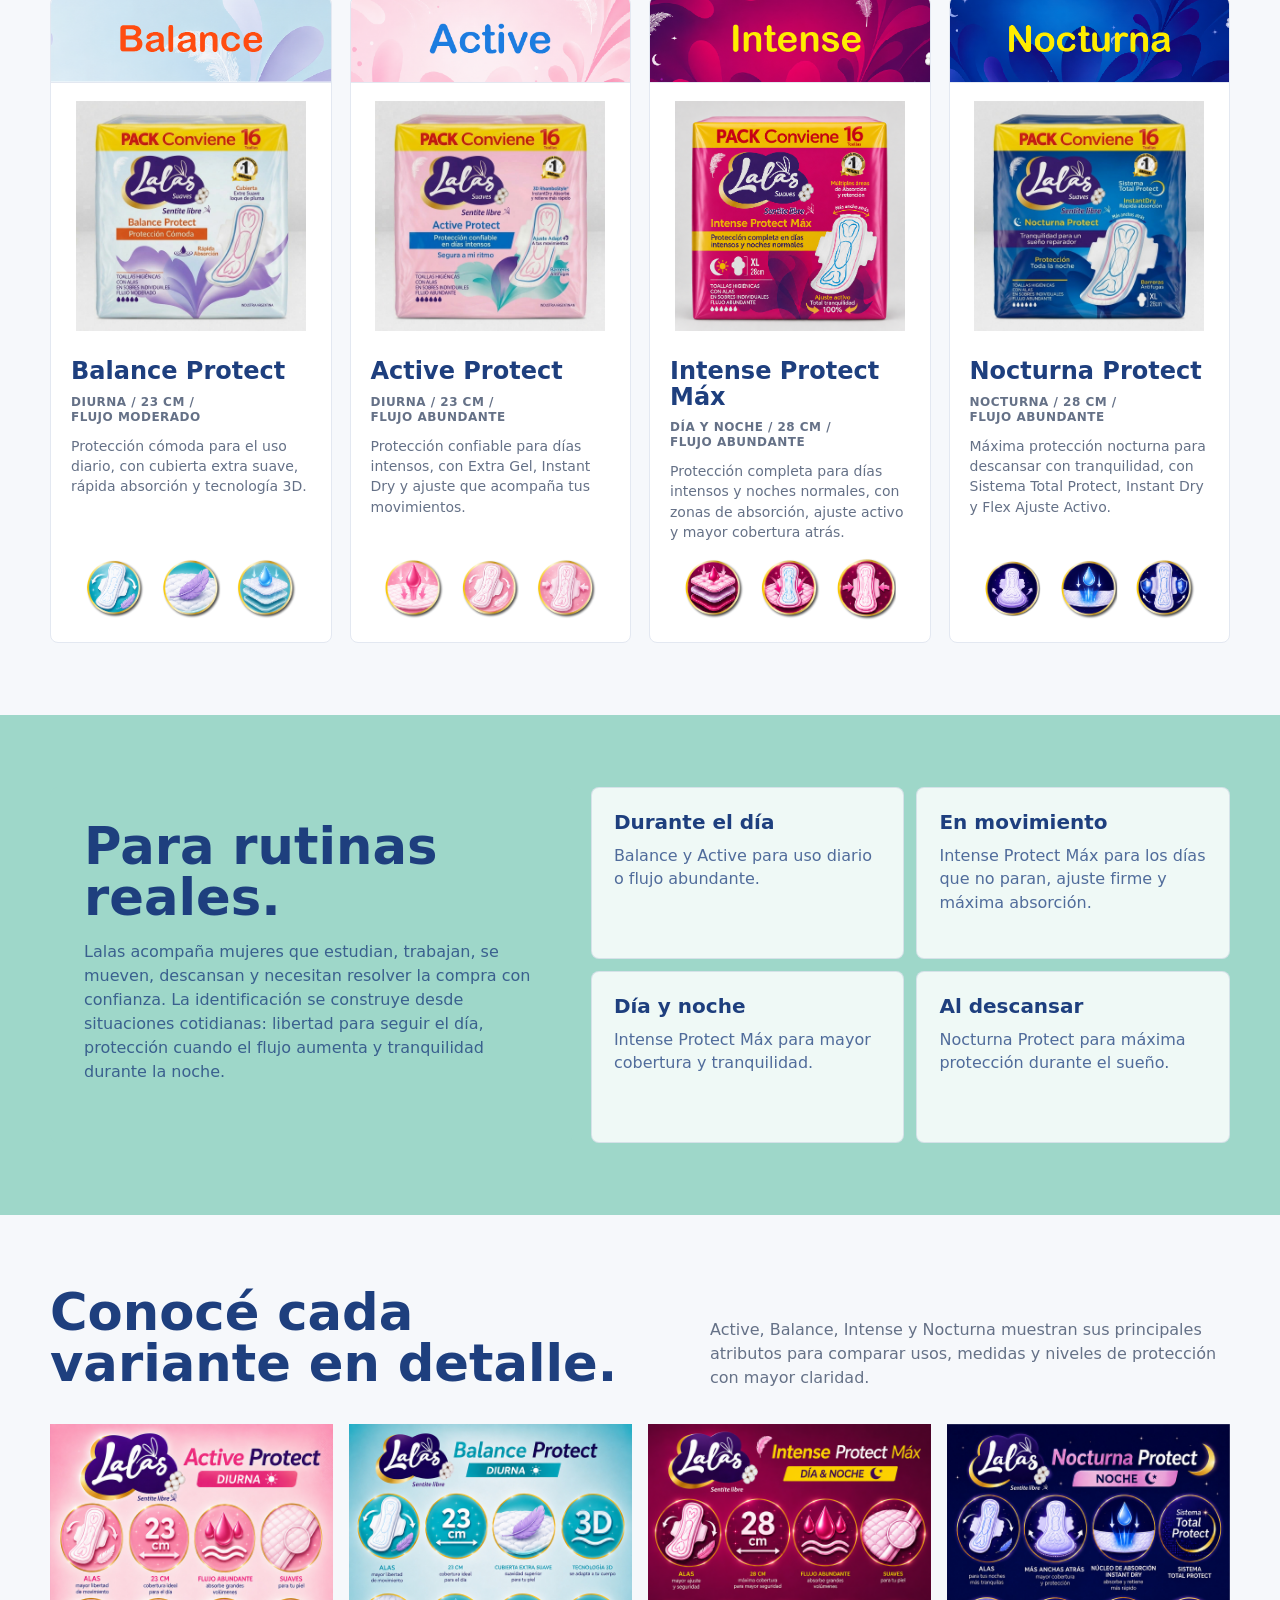
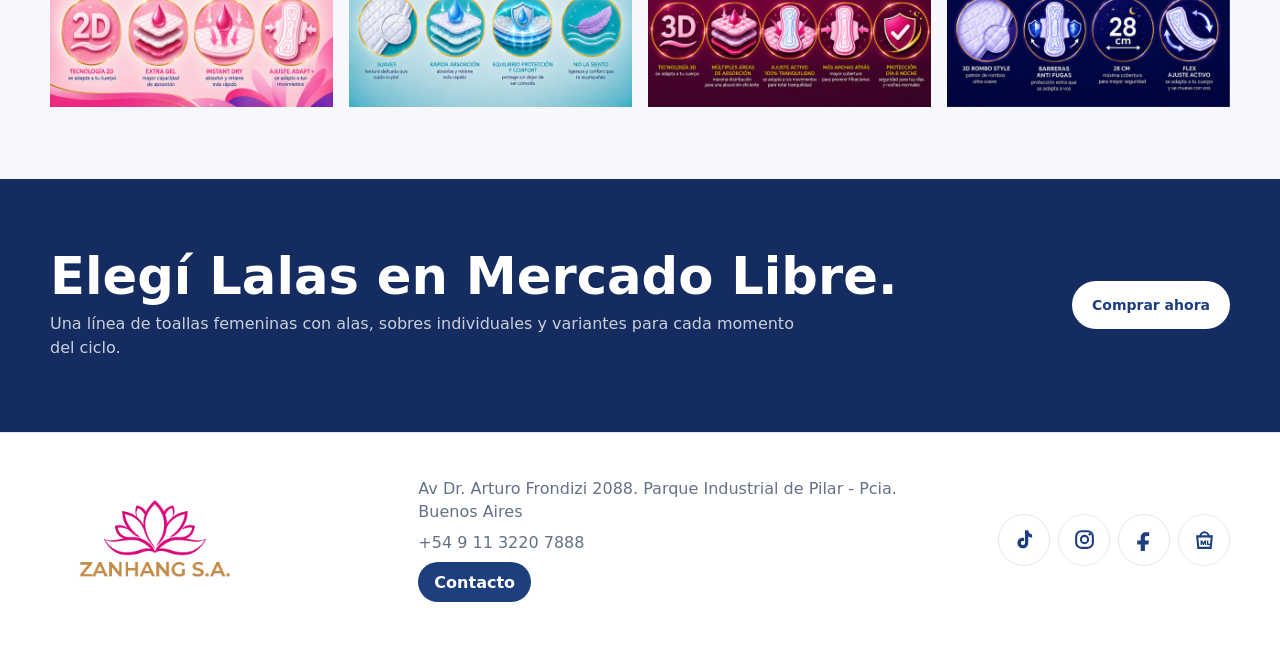
==== commit 3d4174ad: "Ajustar salto de linea en flujo de variantes" ====
--- a/index.html
+++ b/index.html
@@ -173,7 +173,7 @@
               </button>
               <div class="product-copy">
                 <h3>Balance Protect</h3>
-                <span>Diurna / 23 cm / flujo moderado</span>
+                <span>Diurna / 23 cm /<br />flujo moderado</span>
                 <p style="margin-bottom: 8%">
                   Protección cómoda para el uso diario, con cubierta extra
                   suave, rápida absorción y tecnología 3D.
@@ -215,7 +215,7 @@
               </button>
               <div class="product-copy">
                 <h3>Active Protect</h3>
-                <span>Diurna / 23 cm / flujo abundante</span>
+                <span>Diurna / 23 cm /<br />flujo abundante</span>
                 <p>
                   Protección confiable para días intensos, con Extra Gel,
                   Instant Dry y ajuste que acompaña tus movimientos.
@@ -257,7 +257,7 @@
               </button>
               <div class="product-copy">
                 <h3>Intense Protect Máx</h3>
-                <span>Día y noche / 28 cm / flujo abundante</span>
+                <span>Día y noche / 28 cm /<br />flujo abundante</span>
                 <p>
                   Protección completa para días intensos y noches normales, con
                   zonas de absorción, ajuste activo y mayor cobertura atrás.
@@ -299,7 +299,7 @@
               </button>
               <div class="product-copy">
                 <h3>Nocturna Protect</h3>
-                <span>Nocturna / 28 cm / flujo abundante</span>
+                <span>Nocturna / 28 cm /<br />flujo abundante</span>
                 <p>
                   Máxima protección nocturna para descansar con tranquilidad,
                   con Sistema Total Protect, Instant Dry y Flex Ajuste Activo.
